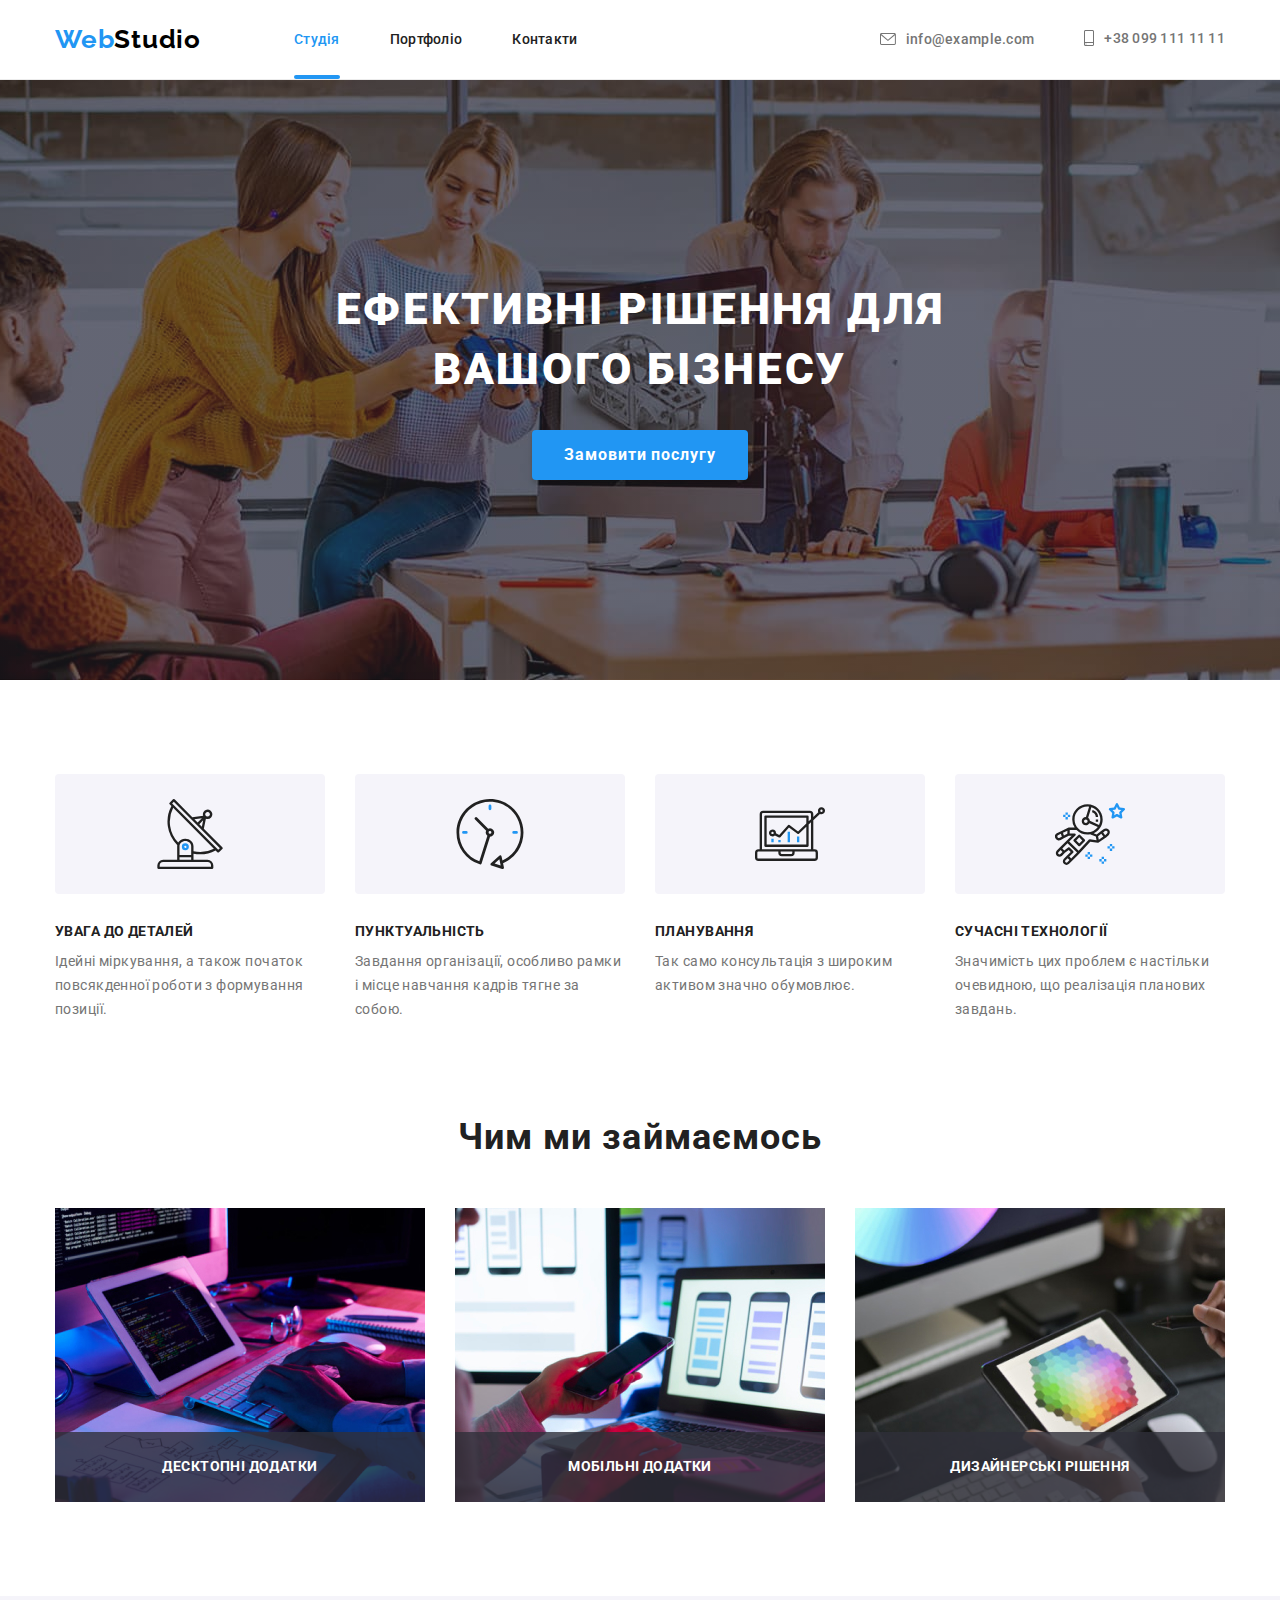
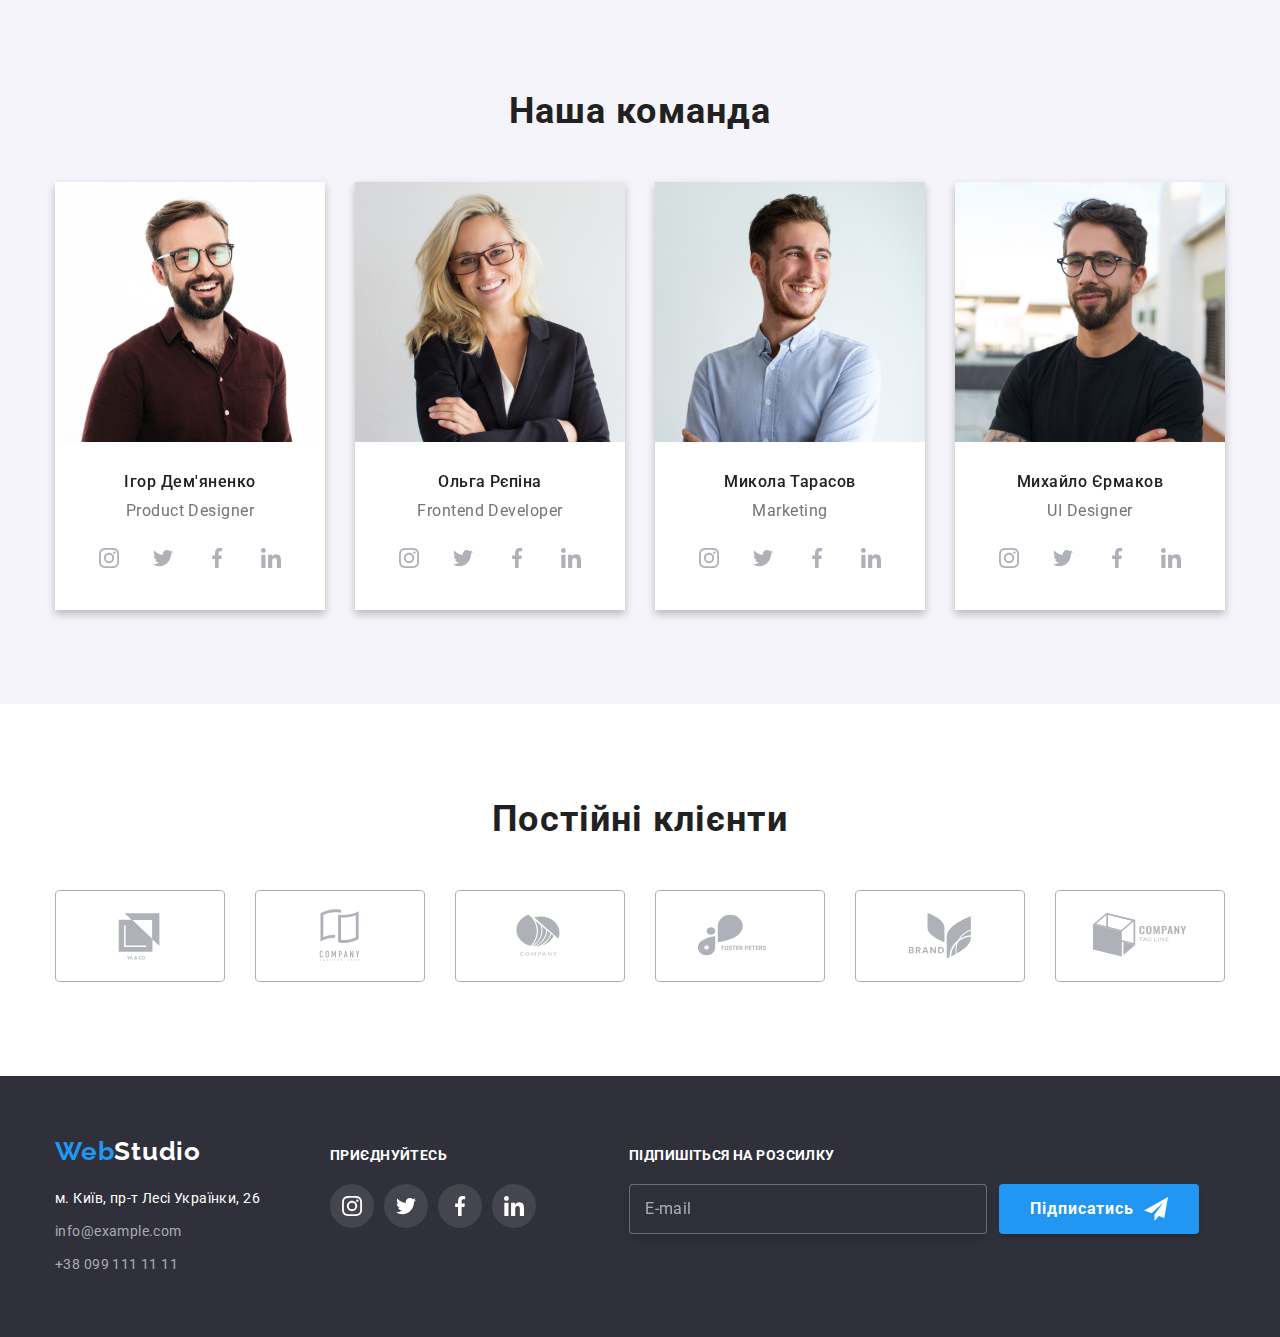
==== index.html @ 406f5997 "New" ====
<!DOCTYPE html>
<html lang="uk">
<head>
    <meta charset="UTF-8">
    <meta http-equiv="X-UA-Compatible" content="IE=edge">
    <meta name="viewport" content="width=device-width, initial-scale=1.0">
    <title>Студія</title>
    <link rel="preconnect" href="https://fonts.googleapis.com">
    <link rel="preconnect" href="https://fonts.gstatic.com" crossorigin>
    <link href="https://fonts.googleapis.com/css2?family=Raleway:wght@700&family=Roboto:wght@400;500;700;900&display=swap" rel="stylesheet">
    <link rel="stylesheet" href="https://cdn.jsdelivr.net/npm/modern-normalize@1.1.0/modern-normalize.min.css">
    <link rel="stylesheet" href="./css/styles.css">
</head>
<body>

    <!-- Header -->
    <header class="header">
        <div class="container header-container">
            <a href="./index.html" class="logo">Web<span class="logo-word">Studio</span></a>
            <nav class="menu">
                <ul class="menu-list list">
                    <li class="menu-list-item"><a href="./index.html" class="link menu-link-name active">Студія</a></li>
                    <li class="menu-list-item"><a href="./portfolio.html" class="link menu-link-name">Портфоліо</a></li>
                    <li class="menu-list-item"><a href="#" class="link menu-link-name">Контакти</a></li>
                </ul>
            </nav>
            <ul class="header-address list">
                <li class="header-address-item">
                    <a href="mailto:info@example.com" class="address-info link">
                        <svg class="mail-icon">
                            <use href="./images/icons.svg#icon-envelope"></use>
                        </svg>
                        info@example.com
                    </a>
                </li>
                <li class="header-address-item">
                    <a href="call:+380991111111" class="address-info link">
                        <svg class="phone-icon">
                            <use href="./images/icons.svg#icon-smartphone"></use>
                        </svg>
                        +38 099 111 11 11
                    </a>
                </li>
            </ul>
        </div>
    </header>

    <!-- Main -->
    <main>
        <!-- Solutions -->
        <section class="solutions">
            <div class="container">
                <h1 class="main-text">Ефективні рішення для вашого бізнесу</h1>
                <button data-modal-open type="button" class="modal-button">Замовити послугу</button>
            </div>
        </section>

        <!-- Advantages -->
        <section class="advantages section">
            <div class="container">
                <h2 class="subtitle hidden">Наші переваги</h2>
                <ul class="advantage-list list">
                    <li class="advantage-list-item">
                        <div class="advantage-picture">
                            <svg class="advantage-picture-icon">
                                <use href="./images/icons.svg#icon-antenna"></use>
                            </svg>
                        </div>
                        <h3 class="advantage-name">Увага до деталей</h3>
                        <p class="advantage-descr">Ідейні міркування, а також початок повсякденної роботи з формування позиції.</p>
                    </li>
                    <li class="advantage-list-item">
                        <div class="advantage-picture">
                            <svg class="advantage-picture-icon">
                                <use href="./images/icons.svg#icon-clock"></use>
                            </svg>
                        </div>
                        <h3 class="advantage-name">Пунктуальність</h3>
                        <p class="advantage-descr">Завдання організації, особливо рамки і місце навчання кадрів тягне за собою.</p>
                    </li>
                    <li class="advantage-list-item">
                        <div class="advantage-picture">
                            <svg class="advantage-picture-icon">
                                <use href="./images/icons.svg#icon-diagram"></use>
                            </svg>
                        </div>
                        <h3 class="advantage-name">Планування</h3>
                        <p class="advantage-descr">Так само консультація з широким активом значно обумовлює.</p>
                    </li>
                    <li class="advantage-list-item">
                        <div class="advantage-picture">
                            <svg class="advantage-picture-icon">
                                <use href="./images/icons.svg#icon-astronaut"></use>
                            </svg>
                        </div>
                        <h3 class="advantage-name">Сучасні технології</h3>
                        <p class="advantage-descr">Значимість цих проблем є настільки очевидною, що реалізація планових завдань.</p>
                    </li>
                </ul>
            </div>
        </section>

        <!-- Our work -->
        <section class="work section">
            <div class="container">
                <h2 class="subtitle">Чим ми займаємось</h2>
                <ul class="work-list list">
                    <li class="work-list-item">
                        <div class="work-list-item-thumb">
                            <img src="./images/computer.jpg" alt="Комп'ютер" width="370" height="294">
                            <p class="work-thumb-overlay">Десктопні додатки</p>
                        </div>
                    </li>
                    <li class="work-list-item">
                        <div class="work-list-item-thumb">
                            <img src="./images/telephone.jpg" alt="Телефон" width="370" height="294">
                            <p class="work-thumb-overlay">Мобільні додатки</p>
                        </div>
                    </li>
                    <li class="work-list-item">
                        <div class="work-list-item-thumb">
                            <img src="./images/tablet.jpg" alt="Планшет" width="370" height="294">
                            <p class="work-thumb-overlay">Дизайнерські рішення</p>
                        </div>
                    </li>
                </ul>
            </div>
        </section>

        <!-- Team -->
        <section class="team section">
            <div class="container">
                <h2 class="subtitle">Наша команда</h2>
                <ul class="team-member-list list">
                    <li class="team-member">
                        <img src="./images/igor.jpg" alt="Ігор Дем'яненко" width="270" height="260">
                        <div class="member-descr">
                            <h3  class="team-member-name">Ігор Дем'яненко</h3>
                            <p lang="en" class="member-position">Product Designer</p>
                            <ul class="social-list list">
                                <li class="social-list-item">
                                    <a href="" class="social-item-link">
                                        <svg class="social-item-icon">
                                            <use href="./images/icons.svg#icon-instagram"></use>
                                        </svg>
                                    </a>
                                </li>
                                <li class="social-list-item">
                                    <a href="" class="social-item-link">
                                        <svg class="social-item-icon">
                                            <use href="./images/icons.svg#icon-twitter"></use>
                                        </svg>
                                    </a>
                                </li>
                                <li class="social-list-item">
                                    <a href="" class="social-item-link">
                                        <svg class="social-item-icon">
                                            <use href="./images/icons.svg#icon-facebook"></use>
                                        </svg>
                                    </a>
                                </li>
                                <li class="social-list-item">
                                    <a href="" class="social-item-link">
                                        <svg class="social-item-icon">
                                            <use href="./images/icons.svg#icon-linkedin"></use>
                                        </svg>
                                    </a>
                                </li>
                            </ul>
                        </div>
                    </li>
                    <li class="team-member">
                        <img src="./images/olga.jpg" alt="Ольга Рєпіна" width="270" height="260">
                        <div class="member-descr">
                            <h3 class="team-member-name">Ольга Рєпіна</h3>
                            <p lang="en" class="member-position">Frontend Developer</p>
                            <ul class="social-list list">
                                <li class="social-list-item">
                                    <a href="" class="social-item-link">
                                        <svg class="social-item-icon">
                                            <use href="./images/icons.svg#icon-instagram"></use>
                                        </svg>
                                    </a>
                                </li>
                                <li class="social-list-item">
                                    <a href="" class="social-item-link">
                                        <svg class="social-item-icon">
                                            <use href="./images/icons.svg#icon-twitter"></use>
                                        </svg>
                                    </a>
                                </li>
                                <li class="social-list-item">
                                    <a href="" class="social-item-link">
                                        <svg class="social-item-icon">
                                            <use href="./images/icons.svg#icon-facebook"></use>
                                        </svg>
                                    </a>
                                </li>
                                <li class="social-list-item">
                                    <a href="" class="social-item-link">
                                        <svg class="social-item-icon">
                                            <use href="./images/icons.svg#icon-linkedin"></use>
                                        </svg>
                                    </a>
                                </li>
                            </ul>
                        </div>
                    </li>
                    <li class="team-member">
                        <img src="./images/mykola.jpg" alt="Микола Тарасов" width="270" height="260">
                        <div class="member-descr">
                            <h3 class="team-member-name">Микола Тарасов</h3>
                            <p lang="en" class="member-position">Marketing</p>
                            <ul class="social-list list">
                                <li class="social-list-item">
                                    <a href="" class="social-item-link">
                                        <svg class="social-item-icon">
                                            <use href="./images/icons.svg#icon-instagram"></use>
                                        </svg>
                                    </a>
                                </li>
                                <li class="social-list-item">
                                    <a href="" class="social-item-link">
                                        <svg class="social-item-icon">
                                            <use href="./images/icons.svg#icon-twitter"></use>
                                        </svg>
                                    </a>
                                </li>
                                <li class="social-list-item">
                                    <a href="" class="social-item-link">
                                        <svg class="social-item-icon">
                                            <use href="./images/icons.svg#icon-facebook"></use>
                                        </svg>
                                    </a>
                                </li>
                                <li class="social-list-item">
                                    <a href="" class="social-item-link">
                                        <svg class="social-item-icon">
                                            <use href="./images/icons.svg#icon-linkedin"></use>
                                        </svg>
                                    </a>
                                </li>
                            </ul>
                        </div>
                    </li>
                    <li class="team-member">
                        <img src="./images/mukhailo.jpg" alt="Михайло Єрмаков" width="270" height="260">
                        <div class="member-descr">
                            <h3 class="team-member-name">Михайло Єрмаков</h3>
                            <p lang="en" class="member-position">UI Designer</p>
                            <ul class="social-list list">
                                <li class="social-list-item">
                                    <a href="" class="social-item-link">
                                        <svg class="social-item-icon">
                                            <use href="./images/icons.svg#icon-instagram"></use>
                                        </svg>
                                    </a>
                                </li>
                                <li class="social-list-item">
                                    <a href="" class="social-item-link">
                                        <svg class="social-item-icon">
                                            <use href="./images/icons.svg#icon-twitter"></use>
                                        </svg>
                                    </a>
                                </li>
                                <li class="social-list-item">
                                    <a href="" class="social-item-link">
                                        <svg class="social-item-icon">
                                            <use href="./images/icons.svg#icon-facebook"></use>
                                        </svg>
                                    </a>
                                </li>
                                <li class="social-list-item">
                                    <a href="" class="social-item-link">
                                        <svg class="social-item-icon">
                                            <use href="./images/icons.svg#icon-linkedin"></use>
                                        </svg>
                                    </a>
                                </li>
                            </ul>
                        </div>
                        
                    </li>
                </ul>
            </div>
        </section>
        
        <!-- Regular client -->
        <section class="regular-client section">
            <div class="container">
                <h2 class="subtitle">Постійні клієнти</h2>
                <ul class="regular-client-list list">
                    <li class="regular-client-item">
                        <a href="" class="regular-client-link">
                            <svg class="regular-client-logo">
                                <use href="./images/icons.svg#icon-first-logo"></use>
                            </svg>
                        </a>
                    </li>
                    <li class="regular-client-item">
                        <a href="" class="regular-client-link">
                            <svg class="regular-client-logo">
                                <use href="./images/icons.svg#icon-second-logo"></use>
                            </svg>
                        </a>
                    </li>
                    <li class="regular-client-item">
                        <a href="" class="regular-client-link">
                            <svg class="regular-client-logo">
                                <use href="./images/icons.svg#icon-third-logo"></use>
                            </svg>
                        </a>
                    </li>
                    <li class="regular-client-item">
                        <a href="" class="regular-client-link">
                            <svg class="regular-client-logo">
                                <use href="./images/icons.svg#icon-forth-logo"></use>
                            </svg>
                        </a>
                    </li>
                    <li class="regular-client-item">
                        <a href="" class="regular-client-link">
                            <svg class="regular-client-logo">
                                <use href="./images/icons.svg#icon-fifth-logo"></use>
                            </svg>
                        </a>
                    </li>
                    <li class="regular-client-item">
                        <a href="" class="regular-client-link">
                            <svg class="regular-client-logo">
                                <use href="./images/icons.svg#icon-sixth-logo"></use>
                            </svg>
                        </a>
                    </li>
                </ul>

            </div>
        </section>
    </main>

<!-- Footer -->
    <footer class="footer">
        <div class="container footer-data">
            <div class="footer-logo">
                <a href="./index.html" class="logo">Web<span class="footer-logo-word">Studio</span></a>
                <address class="address">
                    <p class="footer-address-data">м. Київ, пр-т Лесі Українки, 26</p>
                    <ul class="footer-address-list list">
                        <li class="footer-address-item"><a href="mailto:info@example.com" class="footer-address-info link">info@example.com</a></li>
                        <li class="footer-address-item"><a href="call:+380991111111" class="footer-address-info link">+38 099 111 11 11</a></li>
                    </ul>
                </address>
            </div>
            <div class="footer-social-list-data">
                <p class="footer-social-list-subtitle">Приєднуйтесь</p>
                <ul class="footer-social-list list">
                    <li class="footer-social-list-item">
                        <a href="" class="footer-social-item-link">
                            <svg class="footer-social-item-icon">
                                <use href="./images/icons.svg#icon-instagram"></use>
                            </svg>
                        </a>
                    </li>
                    <li class="footer-social-list-item">
                        <a href="" class="footer-social-item-link">
                            <svg class="footer-social-item-icon">
                                <use href="./images/icons.svg#icon-twitter"></use>
                            </svg>
                        </a>
                    </li>
                    <li class="footer-social-list-item">
                        <a href="" class="footer-social-item-link">
                            <svg class="footer-social-item-icon">
                                <use href="./images/icons.svg#icon-facebook"></use>
                            </svg>
                        </a>
                    </li>
                    <li class="footer-social-list-item">
                        <a href="" class="footer-social-item-link">
                            <svg class="footer-social-item-icon">
                                <use href="./images/icons.svg#icon-linkedin"></use>
                            </svg>
                        </a>
                    </li>
                </ul>
            </div>
            <div class="footer-subscribe">
                <p class="footer-subscribe-form-subtitle footer-social-list-subtitle">Підпишіться на розсилку</p>
                <form class="footer-subscribe-form">
                    <label class="footer-subscribe-field">
                        <input type="email" class="subscribe-email" name="user_subscribe_email" placeholder="E-mail">
                    </label>
                    <button class="subscribe-button" type="submit">Підписатись
                        <svg class="subscribe-button-icon">
                            <use href="./images/icons.svg#icon-send"></use>
                        </svg>
                    </button>
                </form>
            </div>
        </div>
    </footer>

    <!-- Modal window -->

    <div class="backdrop is-hidden" data-modal>
        <div class="modal">
            <button data-modal-close class="close-button" type="button">
                <svg class="close-button-icon">
                    <use href="./images/icons.svg#icon-close-button"></use>
                </svg>
            </button>
            <form class="modal-form">
                <p class="modal-form-subtitle">Залиште свої дані, ми вам передзвонимо</p>
                <label class="modal-form-field">
                    <span class="modal-form-input-descr">Ім'я</span>
                    <span class="modal-form-input-wrapper">
                        <input type="text" class="modal-form-input" name="user_name" required pattern="[A-Za-zА-Яа-яІіЇї]+" minlength="2">
                        <svg class="modal-form-input-icon">
                            <use href="./images/icons.svg#icon-person-black"></use>
                        </svg>
                    </span>
                </label>
                <label class="modal-form-field">
                    <span class="modal-form-input-descr">Телефон</span>
                    <span class="modal-form-input-wrapper">
                        <input type="tel" class="modal-form-input" name="user_phone" required pattern="[0-9]{3}-[0-9]{3}-[0-9]{2}-[0-9]{2}"
                            title="xxx-xxx-xx-xx">
                        <svg class="modal-form-input-icon">
                            <use href="./images/icons.svg#icon-phone-black"></use>
                        </svg>
                    </span> 
                </label>
                <label class="modal-form-field">
                    <span class="modal-form-input-descr">Пошта</span>
                    <span class="modal-form-input-wrapper">
                        <input type="email" class="modal-form-input" name="user_email" pattern="[A-Za-z0-9._%+-]+@[A-Za-z0-9.-]+\.[A-Za-z]{1,63}$">
                        <svg class="modal-form-input-icon">
                            <use href="./images/icons.svg#icon-email-black"></use>
                        </svg>
                    </span> 
                </label>
                <label class="modal-form-field">
                    <span class="modal-form-input-descr">Коментар</span>
                    <textarea 
                        name="user-message"
                        class="modal-form-message"
                        placeholder="Введіть текст"
                        ></textarea>
                </label>
                <input 
                    id="user-policy" 
                    type="checkbox" 
                    class="modal-form-check hidden" 
                    name="user-policy"
                    required>
                <label for="user-policy" class="modal-form-check-descr">Погоджуюся з розсилкою та приймаю&nbsp;<a class="modal-form-check-descr-link" href="">Умови договору</a></label>
                <button type="submit" class="madal-form-submit">Надіслати</button>
            </form>
        </div>
    </div>


    <!-- Script -->

    <script src="./js/modal.js"></script>

</body>
</html>
---- css/styles.css ----
/* Змінні */
:root {
    --main-gray: #757575;
    --main-black: #212121;
    --main-blue: #2196F3;
    --main-white: #FFFFFF;
    --main-light-gray: #F5F4FA;
    --gray-background: #2F303A;
    --transition-dur-funk: 250ms cubic-bezier(0.4, 0, 0.2, 1); 

}

/* Body (загальні та скидання) */

body {
    font-family: 'Roboto', sans-serif; 
    color: var(--main-black);
    background-color: #FFFFFF;
    
}

h1, h2, h3, h4, h5, h6, p {
    margin-top: 0;
    margin-bottom: 0;
}

ul, ol {
    margin-top: 0;
    margin-bottom: 0;
    padding-left: 0;
}

img {
    display: block;
}

.list {
    list-style: none;
}

.link {
    text-decoration: none;
}

.subtitle {
    font-weight: 700;
    font-size: 36px;
    line-height: 1.17;
    text-align: center;
    letter-spacing: 0.03em;
}

.container {
    width: 1200px;
    margin-left: auto;
    margin-right: auto;
    padding-left: 15px;
    padding-right: 15px;
}

.section {
    padding-top: 94px;
    padding-bottom: 94px;

}

.hidden {
    position: absolute;
    width: 1px;
    height: 1px;
    margin: -1px;
    border: 0;
    padding: 0;
    white-space: nowrap;
    clip-path: inset(100%);
    clip: rect(0 0 0 0);
    overflow: hidden;
}

/* Header */

.header {
    padding-top: 24px;
    padding-bottom: 24px; 
    border-bottom: 1px solid #ECECEC;
}

.header-container {
    display: flex;
    align-items: center;
}

.logo {
    font-family: 'Raleway', sans-serif;
    font-weight: 700;
    font-size: 26px;
    line-height: 1.2;
    letter-spacing: 0.03em;
    color: var(--main-blue);
    text-decoration: none;
    
}
.header-container .logo {
    margin-right: 93px;
}

.logo-word {
    color: #000000;
} 

.menu-list {
    font-weight: 500;
    font-size: 14px;
    line-height: 1.14;
    letter-spacing: 0.02em;

    display: flex;
    align-items: center;
}

.menu-list-item {
    position: relative;
}

.menu-list-item:not(:last-child) {
    margin-right: 50px;
}


/* Налаштування підсвітки клавіші при активному класі */

.menu-link-name.active::after {
    position: absolute;
    display: flex;
    content: "";

    width: 100%;
    height: 4px;
    background-color: var(--main-blue);
    border-radius: 2px;
    bottom: 0;
}

.header-address {
    font-weight: 500;
    font-size: 14px;
    line-height: 1.15;
    letter-spacing: 0.02em;

    display: flex;
    align-items: center;
    margin-left: auto;
}

.header-address-item:not(:last-child) {
    margin-right: 50px;
}

.menu-link-name {
    position: relative;
    color: var(--main-black);
    padding-top: 30px;
    padding-bottom: 32px;
    transition: color var(--transition-dur-funk);
    
}
.menu-link-name:hover, .menu-link-name:focus {
    color: var(--main-blue);
}

.address-info {
    color: var(--main-gray);
    align-items: center;
    display: inline-flex;
    transition: fill var(--transition-dur-funk), color var(--transition-dur-funk);
}

.address-info:hover, .address-info:focus {
    color: var(--main-blue);
}
/* Активна кнопка поточної вкладки (пріорітетність за рахунок тегу, що розміщений нижче в потоці!)*/
.active {
    color: var(--main-blue);
}

.mail-icon {
    width: 16px;
    height: 12px;
    margin-right: 10px;
    display: inline-block;
}

.phone-icon {
    width: 10px;
    height: 16px;
    margin-right: 10px;
    display: inline-block;
}


.mail-icon:hover, .mail-icon:focus, .phone-icon:hover, .phone-icon:focus, .address-info {
    fill: currentColor;
}

/* Solutions */ 

.solutions {
    color: var(--main-white);
    background-color: #c4c4c4;
    background-image: linear-gradient(rgba(47, 48, 58, 0.4), rgba(47, 48, 58, 0.4)), url(../images/team-bckgrnd.jpg);
    background-size: 1600px;
    background-repeat: no-repeat;
    background-position: center;
    align-items: center;
    text-align: center;
    padding-top: 200px;
    padding-bottom: 200px;
}

.main-text {   
    font-weight: 900;
    font-size: 44px;
    line-height: 1.36;
    text-align: center;
    letter-spacing: 0.06em;
    text-transform: uppercase;

    width: 696px;
    margin-left: auto;
    margin-right: auto;
    margin-bottom: 30px;
    
}

.modal-button {
    font-family: inherit;
    font-weight: 700;
    font-size: 16px;
    line-height: 1.87;
    color: inherit;
    background-color: var(--main-blue);
    cursor: pointer;
    text-align: center;
    letter-spacing: 0.06em;
    border: none;
    box-shadow: 0px 4px 4px rgba(0, 0, 0, 0.15);

    padding: 10px 32px;
    border-radius: 4px;
    min-width: 200px;
    min-height: 50px;
    transition: background-color var(--transition-dur-funk);
}

.modal-button:hover, .modal-button:focus {
    background-color: #188CE8;

}

/* Advantages */

.advantage-list {
    display: flex;
    justify-content: center;
}

.advantage-name {
    font-weight: 700;
    font-size: 14px;
    line-height: 1.14;
    letter-spacing: 0.03em;
    text-transform: uppercase;

    margin-bottom: 10px;
}

/* .advantage-list-item::before {
    display: inline-block;
    content: "";
    width: 270px;   
    height: 120px;
    background-color: #F5F4FA;
    border-radius: 4px;
    margin-bottom: 30px;
    background-repeat: no-repeat;
    background-position: center;
}

.advantage-list-item:first-child::before {
    background-image: url(../images/antenna.svg);
}

.advantage-list-item:nth-child(2)::before {
    background-image: url(../images/clock.svg);
}

.advantage-list-item:nth-child(3)::before {
    background-image: url(../images/diagram.svg);
}

.advantage-list-item:last-child::before {
    background-image: url(../images/astronaut.svg);
} */

.advantage-picture {
    height: 120px;
    background-color: #F5F4FA;
    border-radius: 4px;
    margin-bottom: 30px;

    display: flex;
    justify-content: center;
    align-items: center;
}
.advantage-picture-icon {
    width: 70px;    
    height: 70px;
}

.advantage-list-item {
    width: 270px;
}

.advantage-list-item:not(:last-child) {
    margin-right: 30px;
}

.advantage-descr {
    font-size: 14px;
    line-height: 1.71;
    letter-spacing: 0.03em;
    color: var(--main-gray)

}

/* Our work */

.work {
    padding-top: 0;
}

.work-list {
    display: flex;
    margin-top: 50px;
}

.work-list-item:not(:last-child) {
    margin-right: 30px;
}

.work-list-item-thumb {
    position: relative;
    display: flex;
}

.work-thumb-overlay {
    position: absolute;
    display: inline-flex;

    background: rgba(47, 48, 58, 0.8);
    width: 100%;
    height: 70px;
    bottom: 0;

    font-weight: 700;
    font-size: 14px;
    line-height: 1.14;
    letter-spacing: 0.03em;
    text-transform: uppercase;
    justify-content: center;
    align-items: center;

    color: var(--main-white);
}



/* Team */

.team {
    background-color: var(--main-light-gray);
}

.team-member {
    background-color: var(--main-white);
    filter: drop-shadow(0px 4px 4px rgba(0, 0, 0, 0.25));
}

.team-member:not(:last-child) {
    margin-right: 30px;
}

.team-member-list {
    display: flex;
    flex-wrap: wrap;

    margin-top: 50px;
}

.member-descr {
    padding-top: 30px;
    padding-bottom: 30px;
}

.team-member-name {
    font-weight: 500;
    font-size: 16px;
    line-height: 1.19;
    text-align: center;
    letter-spacing: 0.03em;

    margin-bottom: 10px;
}

.member-position {
    line-height: 1.19;
    text-align: center;
    letter-spacing: 0.03em;
    color: var(--main-gray);
}

.social-list {
    display: flex;
    justify-content: center;
    gap: 10px;
    margin-top: 16px;
}

.social-item-icon {
    width: 20px;
    height: 20px;
    fill: #AFB1B8;
    transition: fill var(--transition-dur-funk);
}


.social-item-link {
    display: flex;
    justify-content: center;
    align-items: center;
    width: 44px;
    height: 44px;
    border-radius: 50%;
    transition: background-color var(--transition-dur-funk);
}

.social-item-link:hover, .social-item-link:focus {
    background-color: var(--main-blue);
}

.social-item-link:hover .social-item-icon,
.social-item-link:focus .social-item-icon {
    fill: var(--main-white);
}

/* Regular Client */

.regular-client-list {
    margin-top: 50px;

    display: flex;
    gap: 30px;

}

.regular-client-item {
    width: 170px;
    height: 92px;
}

/* Написання класів!! */
.regular-client-link:hover .regular-client-logo, .regular-client-link:focus .regular-client-logo, .regular-client-link:hover, .regular-client-link:focus {
    fill: var(--main-blue);
    border-color: var(--main-blue);
}

.regular-client-link {
    width: 100%;
    height: 100%;
    border: 1px solid #AFB1B8;
    border-radius: 4px;
    justify-content: center;
    align-items: center;
    display: inline-flex;
    transition: border-color var(--transition-dur-funk);
}

.regular-client-logo {
    width: 106px;
    height: 60px;
    fill: #AFB1B8;
    transition: fill var(--transition-dur-funk);
}
 
/* Footer */

.footer {
    background-color: var(--gray-background);
    padding-top: 60px;
    padding-bottom: 60px;
}

.footer-data {
    display: flex;
    align-items: baseline;
}

.footer-logo-word {
    color: var(--main-white);
}

.footer-address-data {  
    font-size: 14px;
    line-height: 1.71;
    letter-spacing: 0.03em;
    color: var(--main-white);

    margin-bottom: 9px;
}

.footer-address-item:first-child {
    margin-bottom: 9px;
}

.footer-address-info {
    font-size: 14px;
    line-height: 1.71;
    letter-spacing: 0.03em;
    color: rgba(255, 255, 255, 0.6);
    transition: color var(--transition-dur-funk);
}

address {
    font-style: normal;
    margin-top: 20px;
}

.footer-address-info:hover, .footer-address-info:focus {
    color: var(--main-blue);
}

.footer-social-list-data {
    margin-left: 70px;
}


.footer-social-list-subtitle {
    font-weight: 700;
    font-size: 14px;
    line-height: 1.14;
    letter-spacing: 0.03em;
    text-transform: uppercase;
    color: var(--main-white);

    margin-bottom: 20px;
}

.footer-social-list {
    display: flex;
    gap: 10px;
}

.footer-social-item-link {
    display: flex;
    justify-content: center;
    align-items: center;
    width: 44px;
    height: 44px;
    border-radius: 50%;
    background-color: rgba(255, 255, 255, 0.1);

    transition: background-color var(--transition-dur-funk);
}

.footer-social-item-link:hover, .footer-social-item-link:focus {
    background-color: var(--main-blue);
}

.footer-social-item-icon {
    width: 20px;
    height: 20px;
    fill: var(--main-white);
}

.footer-subscribe {
    margin-left: 93px;
}

.footer-subscribe-form {
    display: flex;
}

.subscribe-email {
    width: 358px;
    height: 50px;
    border: 1px solid rgba(255, 255, 255, 0.3);
    filter: drop-shadow(0px 4px 4px rgba(0, 0, 0, 0.15));
    border-radius: 4px;
    background-color: var(--gray-background);
    padding: 16px 15px;
    color: var(--main-white);
}


.subscribe-email::placeholder {
    font-weight: 400;
    font-size: 16px;
    line-height: 1.25;
    letter-spacing: 0.03em;

    color: rgba(255, 255, 255, 0.6);
}

.subscribe-button {
    width: 200px;
    height: 50px;
    font-weight: 700;
    font-size: 16px;
    line-height: 1.88;
    display: flex;
    align-items: center;
    letter-spacing: 0.06em;
    justify-content: center;

    color: var(--main-white);
    background-color: var(--main-blue);
    box-shadow: 0px 4px 4px rgba(0, 0, 0, 0.15);
    border-radius: 4px;
    cursor: pointer;
    border: none;

    margin-left: 12px;

    transition: background-color var(--transition-dur-funk);
}

.subscribe-button:hover, .subscribe-button:focus {
    background-color: #188CE8;
}

.subscribe-button-icon {
    width: 24px;
    height: 24px;
    margin-left: 10px;
}



/* ---------Portfolio page------------- */

/* Filters */

.filter-list {
    display: flex;
}

.filter-button {
    font-family: inherit;
    font-weight: 500;
    font-size: 16px;
    line-height: 1.63;
    text-align: center;
    letter-spacing: 0.03em;
    background-color: var(--main-light-gray);
    cursor: pointer; 
    border: none;
    border-radius: 4px;
    padding: 6px 22px;

    transition: color var(--transition-dur-funk), background-color var(--transition-dur-funk), box-shadow var(--transition-dur-funk);

}
.filter-list {
    justify-content: center;
}

.filter-list-item:not(:last-child) {
    margin-right: 8px;
}
.filter-button:hover, .filter-button:focus {
    color: var(--main-white);
    background-color: var(--main-blue);
    box-shadow: 0px 3px 1px rgba(0, 0, 0, 0.1), 0px 1px 2px rgba(0, 0, 0, 0.08), 0px 2px 2px rgba(0, 0, 0, 0.12);
}

/* Our clients */

.client-list {
    display: flex;
    flex-wrap: wrap;
    gap: 30px;
    margin-top: 50px;
}

.client-list-item {
    flex-basis: calc((100% - 60px) / 3);
}

.client-list-item-link {
    display: block;
    transition: box-shadow var(--transition-dur-funk);
}

.client-list-item-link:hover .client-list-item-overlay, .client-list-item-link:focus .client-list-item-overlay, .client-list-item-link:hover, .client-list-item-link:focus {
    transform: translate(0, 0);
    box-shadow: 0px 1px 1px rgba(0, 0, 0, 0.12), 0px 4px 4px rgba(0, 0, 0, 0.06), 1px 4px 6px rgba(0, 0, 0, 0.16);

}

/* .client-list-item:not(:nth-child(3n)) {
    margin-right: 30px;
}
.client-list-item:not(:nth-last-child(-n+3)) {
    margin-bottom: 30px;
} */

.client-list-item-thumb {
    position: relative;
    overflow: hidden;
}

.client-list-item-overlay {
    position: absolute;
    display: flex;
    top: 0;
    left: 0;
    transform: translate(0, 100%);
    transition: transform var(--transition-dur-funk);


    width: 100%;
    height: 100%;

    font-weight: 400;
    font-size: 18px;
    line-height: 1.56;
    letter-spacing: 0.03em;
    padding: 63px 24px;

    color: var(--main-white);
    background: rgba(33, 150, 243, 0.9);

    justify-content: center;
    align-items: center;

    pointer-events: none;
}


.client-descr {
    padding: 24px 20px;
    border-left: 1px solid #EEEEEE;
    border-right: 1px solid #EEEEEE;
    border-bottom: 1px solid #EEEEEE;
}

.client-name {
    font-weight: 700;
    font-size: 18px;
    line-height: 2;
    letter-spacing: 0.06em;
    color: var(--main-black);

    margin-bottom: 4px;
}

.client-type {
    line-height: 1.88;
    letter-spacing: 0.03em;
    color: var(--main-gray);
}

/* Modal Window */

.backdrop {
    position: fixed;
    top: 0;
    left: 0;
    width: 100%;
    height: 100%;

    z-index: 100;

    background: rgba(0, 0, 0, 0.2);
    transition: opacity var(--transition-dur-funk), visibility var(--transition-dur-funk);
}

.backdrop.is-hidden {
    opacity: 0;
    pointer-events: none;
    visibility: hidden;
}

.modal {
    position: absolute;

    width: 528px;
    height: 581px;
    top: 50%;
    left: 50%;
    transform: translate(-50%, -50%);

    background: #FFFFFF;
    box-shadow: 0px 1px 3px rgba(0, 0, 0, 0.12), 0px 1px 1px rgba(0, 0, 0, 0.14), 0px 2px 1px rgba(0, 0, 0, 0.2);
    border-radius: 4px;
}

.close-button {
    position: absolute;
    top: 8px;
    right: 8px;

    display: flex;
    justify-content: center;
    align-items: center;
    width: 30px;
    height: 30px;
    border-radius: 50%;
    background: #FFFFFF;
    border: 1px solid rgba(0, 0, 0, 0.1);
    cursor: pointer;
    padding: 0;

    transition: border-color var(--transition-dur-funk);

}

.close-button-icon {
    width: 18px;
    height: 18px;
    transition: fill var(--transition-dur-funk);
    
}

.close-button:hover, .close-button:focus {
    border-color: var(--main-blue);
}

.close-button:hover .close-button-icon, .close-button:focus .close-button-icon {
    fill: var(--main-blue);
}


/* ---------Modal Form---------- */

.modal-form {
    display: flex;
    flex-direction: column;
    padding: 40px;
}

.modal-form-subtitle {
    font-weight: 700;
    font-size: 20px;
    line-height: 1.15;
    text-align: center;
    letter-spacing: 0.03em;
    
    color: var(--main-black);

    margin-bottom: 12px;
}

.modal-form-input {
    width: 100%;
    box-sizing: border-box;
    border: 1px solid rgba(33, 33, 33, 0.2);
    border-radius: 4px;
    height: 40px;
    padding-left: 42px;
    transition: border-color var(--transition-dur-funk);
    cursor: pointer;
}

.modal-form-input:focus {
    outline: none;
    border-color: var(--main-blue);
}

.modal-form-input:focus + .modal-form-input-icon {
    fill: var(--main-blue);
}

.modal-form-field {
    margin-bottom: 10px;
    color: var(--main-black);
}

.modal-form-field:nth-child(5) {
    margin-bottom: 20px;
}


.modal-form-input-descr {
    display: block;
    font-weight: 400;
    font-size: 12px;
    line-height: 1.16;
    letter-spacing: 0.01em;
    margin-bottom: 4px;
    color: var(--main-gray);
}

.modal-form-input-icon {
    position: absolute;
    top: 50%;
    left: 12px;
    transform: translate(0, -50%);
    width: 18px;
    height: 18px;
    transition: fill var(--transition-dur-funk);
}

.modal-form-input-wrapper {
    display: block;
    position: relative;
}

.modal-form-message {
    resize: none;
    width: 100%;
    height: 120px;
    padding: 12px 16px;
    transition: border-color var(--transition-dur-funk);
    border: 1px solid rgba(33, 33, 33, 0.2);
    border-radius: 4px;
    cursor: pointer;
}

.modal-form-message::placeholder { 
    font-weight: 400;
    font-size: 12px;
    line-height: 1.16;
    letter-spacing: 0.01em;

    color: rgba(117, 117, 117, 0.5);
}

.modal-form-message:focus {
    outline: none;
    border-color: var(--main-blue);
}

.modal-form-check-descr {
    display: flex;
    align-items: center;

    font-weight: 400;
    font-size: 14px;
    line-height: 1.71;
    letter-spacing: 0.03em;
    color: var(--main-gray);
    margin-bottom: 30px;
}

.modal-form-check-descr-link {
    color: var(--main-blue);
    text-decoration: underline;
}

.modal-form-check-descr::before {
    content: '';
    display: block;
    width: 16px;
    height: 15px;
    border: 1px solid var(--main-black);
    border-radius: 2px;
    margin-right: 8px;
    cursor: pointer;
    transition: background-color var(--transition-dur-funk);
}

.modal-form-check:checked + .modal-form-check-descr::before {
    background-color: var(--main-blue);
    background-image: url(../images/icon-check.svg);
    background-position: center;
    border-color: var(--main-blue);
}

.modal-form-check:focus + .modal-form-check-descr::before {
    outline: 2px solid rgba(0, 0, 255, 0.5);
}

.madal-form-submit {
    width: 200px;
    height: 50px;
    background-color: var(--main-blue);
    box-shadow: 0px 4px 4px rgba(0, 0, 0, 0.15);
    border-radius: 4px;
    border: none;
    font-weight: 700;
    font-size: 16px;
    line-height: 1.88;
    letter-spacing: 0.06em;

    color: var(--main-white);
    margin-left: auto;
    margin-right: auto;
    /* або align-self: center; */

    transition: background-color var(--transition-dur-funk);
    cursor: pointer;
}

.madal-form-submit:hover, .madal-form-submit:focus {
    background-color: #188CE8;
}
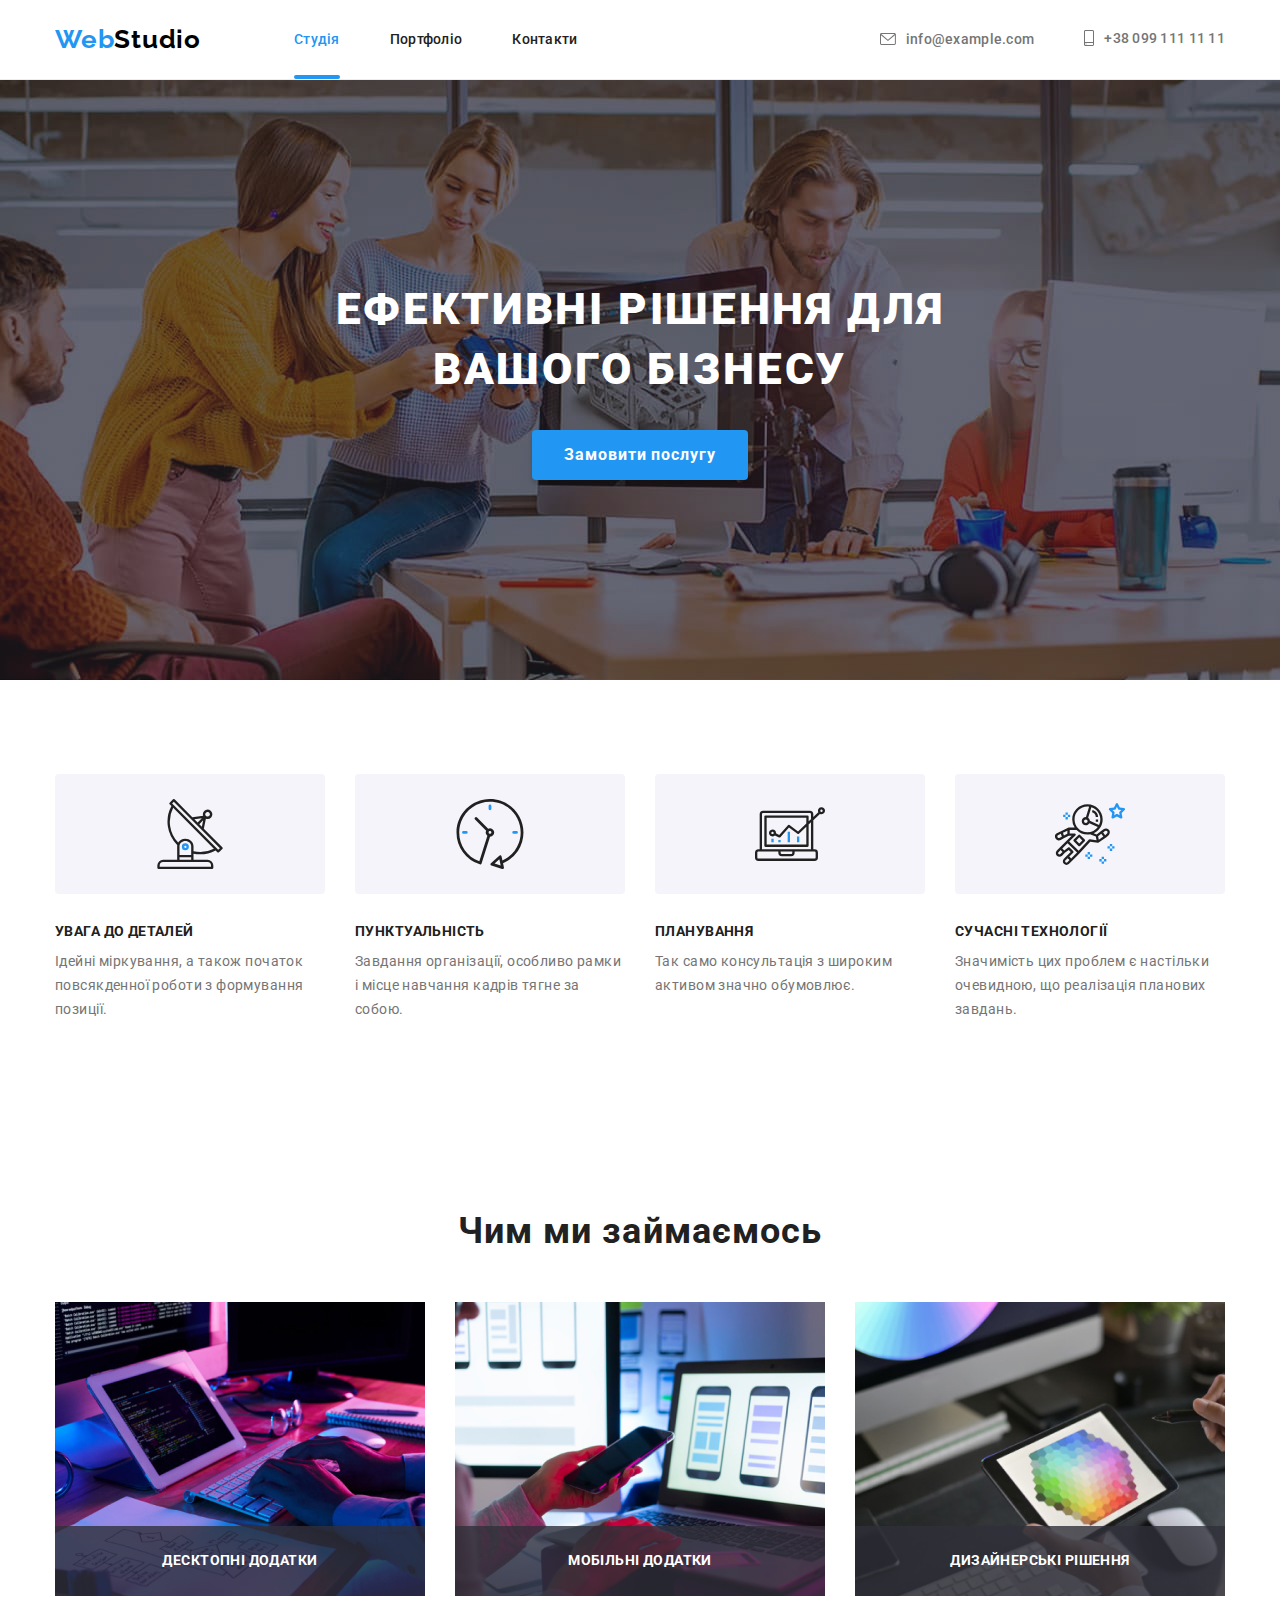
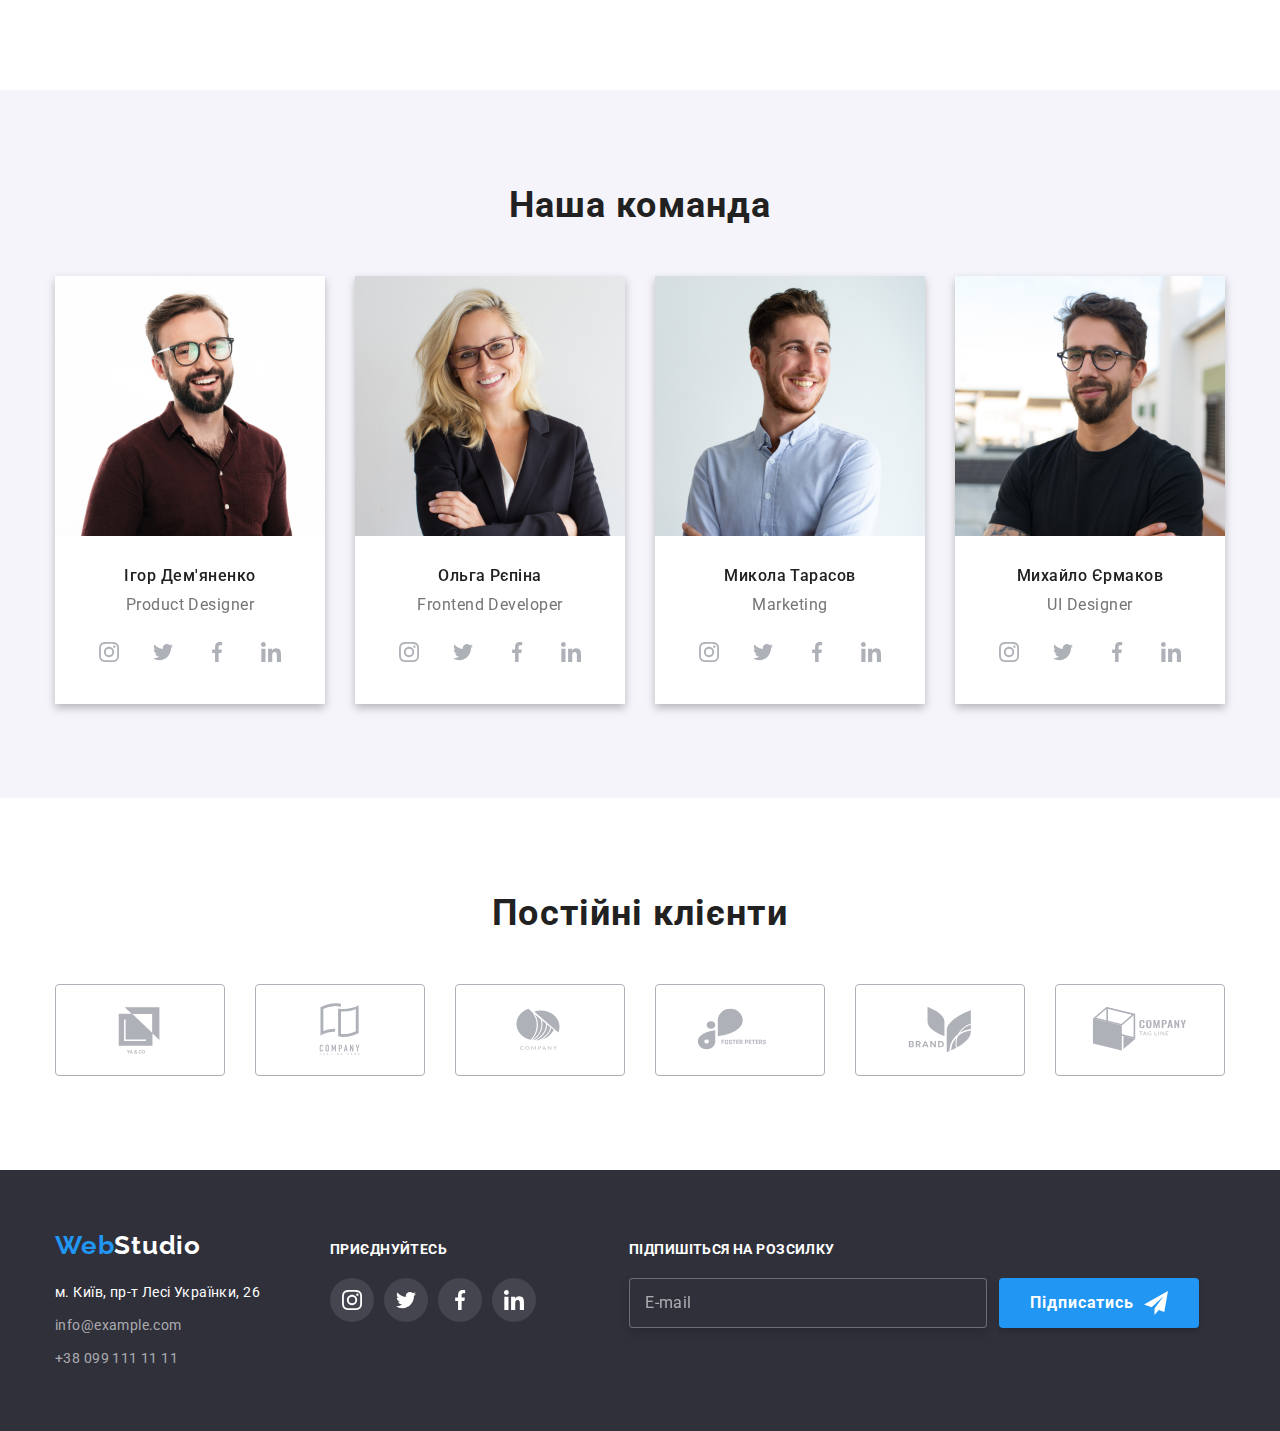
==== commit 1206a331: "New" ====
--- a/index.html
+++ b/index.html
@@ -8,8 +8,9 @@
     <link rel="preconnect" href="https://fonts.googleapis.com">
     <link rel="preconnect" href="https://fonts.gstatic.com" crossorigin>
     <link href="https://fonts.googleapis.com/css2?family=Raleway:wght@700&family=Roboto:wght@400;500;700;900&display=swap" rel="stylesheet">
-    <link rel="stylesheet" href="https://cdn.jsdelivr.net/npm/modern-normalize@1.1.0/modern-normalize.min.css">
+    <!-- <link rel="stylesheet" href="https://cdn.jsdelivr.net/npm/modern-normalize@1.1.0/modern-normalize.min.css"> -->
     <link rel="stylesheet" href="./css/styles.css">
+    <link rel="stylesheet" href="./css/main.min.css">
 </head>
 <body>
 
--- a/css/styles.css
+++ b/css/styles.css
@@ -1,5 +1,5 @@
 /* Змінні */
-:root {
+/* :root {
     --main-gray: #757575;
     --main-black: #212121;
     --main-blue: #2196F3;
@@ -7,11 +7,10 @@
     --main-light-gray: #F5F4FA;
     --gray-background: #2F303A;
     --transition-dur-funk: 250ms cubic-bezier(0.4, 0, 0.2, 1); 
-
-}
+} */
 
 /* Body (загальні та скидання) */
-
+/* 
 body {
     font-family: 'Roboto', sans-serif; 
     color: var(--main-black);
@@ -42,13 +41,6 @@
     text-decoration: none;
 }
 
-.subtitle {
-    font-weight: 700;
-    font-size: 36px;
-    line-height: 1.17;
-    text-align: center;
-    letter-spacing: 0.03em;
-}
 
 .container {
     width: 1200px;
@@ -77,9 +69,17 @@
     overflow: hidden;
 }
 
+.subtitle {
+    font-weight: 700;
+    font-size: 36px;
+    line-height: 1.17;
+    text-align: center;
+    letter-spacing: 0.03em;
+} */
+
 /* Header */
 
-.header {
+/* .header {
     padding-top: 24px;
     padding-bottom: 24px; 
     border-bottom: 1px solid #ECECEC;
@@ -124,12 +124,12 @@
 
 .menu-list-item:not(:last-child) {
     margin-right: 50px;
-}
+} */
 
 
 /* Налаштування підсвітки клавіші при активному класі */
 
-.menu-link-name.active::after {
+/* .menu-link-name.active::after {
     position: absolute;
     display: flex;
     content: "";
@@ -166,9 +166,9 @@
 }
 .menu-link-name:hover, .menu-link-name:focus {
     color: var(--main-blue);
-}
-
-.address-info {
+} */
+
+/* .address-info {
     color: var(--main-gray);
     align-items: center;
     display: inline-flex;
@@ -177,9 +177,9 @@
 
 .address-info:hover, .address-info:focus {
     color: var(--main-blue);
-}
+} */
 /* Активна кнопка поточної вкладки (пріорітетність за рахунок тегу, що розміщений нижче в потоці!)*/
-.active {
+/* .active {
     color: var(--main-blue);
 }
 
@@ -195,16 +195,16 @@
     height: 16px;
     margin-right: 10px;
     display: inline-block;
-}
-
-
-.mail-icon:hover, .mail-icon:focus, .phone-icon:hover, .phone-icon:focus, .address-info {
+} */
+
+
+/* .mail-icon:hover, .mail-icon:focus, .phone-icon:hover, .phone-icon:focus, .address-info {
     fill: currentColor;
-}
+} */
 
 /* Solutions */ 
 
-.solutions {
+/* .solutions {
     color: var(--main-white);
     background-color: #c4c4c4;
     background-image: linear-gradient(rgba(47, 48, 58, 0.4), rgba(47, 48, 58, 0.4)), url(../images/team-bckgrnd.jpg);
@@ -255,11 +255,11 @@
 .modal-button:hover, .modal-button:focus {
     background-color: #188CE8;
 
-}
+} */
 
 /* Advantages */
 
-.advantage-list {
+/* .advantage-list {
     display: flex;
     justify-content: center;
 }
@@ -272,7 +272,7 @@
     text-transform: uppercase;
 
     margin-bottom: 10px;
-}
+} */
 
 /* .advantage-list-item::before {
     display: inline-block;
@@ -302,7 +302,7 @@
     background-image: url(../images/astronaut.svg);
 } */
 
-.advantage-picture {
+/* .advantage-picture {
     height: 120px;
     background-color: #F5F4FA;
     border-radius: 4px;
@@ -331,7 +331,7 @@
     letter-spacing: 0.03em;
     color: var(--main-gray)
 
-}
+} */
 
 /* Our work */
 
--- a/css/main.min.css
+++ b/css/main.min.css
@@ -0,0 +1 @@
+/*! modern-normalize v1.1.0 | MIT License | https://github.com/sindresorhus/modern-normalize */*,::before,::after{box-sizing:border-box}html{line-height:1.15;-webkit-text-size-adjust:100%;-moz-tab-size:4;tab-size:4}body{margin:0;font-family:system-ui,-apple-system,"Segoe UI",Roboto,Helvetica,Arial,sans-serif,"Apple Color Emoji","Segoe UI Emoji"}hr{height:0;color:inherit}abbr[title]{text-decoration:underline dotted}b,strong{font-weight:bolder}code,kbd,samp,pre{font-family:ui-monospace,SFMono-Regular,Consolas,"Liberation Mono",Menlo,monospace;font-size:1em}small{font-size:80%}sub,sup{font-size:75%;line-height:0;position:relative;vertical-align:baseline}sub{bottom:-0.25em}sup{top:-0.5em}table{text-indent:0;border-color:inherit}button,input,optgroup,select,textarea{font-family:inherit;font-size:100%;line-height:1.15;margin:0}button,select{text-transform:none}button,[type=button],[type=reset],[type=submit]{-webkit-appearance:button}::-moz-focus-inner{border-style:none;padding:0}:-moz-focusring{outline:1px dotted ButtonText}:-moz-ui-invalid{box-shadow:none}legend{padding:0}progress{vertical-align:baseline}::-webkit-inner-spin-button,::-webkit-outer-spin-button{height:auto}[type=search]{-webkit-appearance:textfield;outline-offset:-2px}::-webkit-search-decoration{-webkit-appearance:none}::-webkit-file-upload-button{-webkit-appearance:button;font:inherit}summary{display:list-item}:root{--main-gray: #757575;--main-black: #212121;--main-blue: #2196F3;--main-white: #FFFFFF;--main-light-gray: #F5F4FA;--gray-background: #2F303A;--transition-dur-funk: 250ms cubic-bezier(0.4, 0, 0.2, 1)}.hidden{position:absolute;width:1px;height:1px;margin:-1px;padding:0;overflow:hidden;border:0;clip:rect(0 0 0 0)}body{font-family:"Roboto",sans-serif;color:var(--main-black);background-color:#fff}h1,h2,h3,h4,h5,h6,p{margin-top:0;margin-bottom:0}ul,ol{margin-top:0;margin-bottom:0;padding-left:0}img{display:block}.list{list-style:none}.link{text-decoration:none}.section{padding-top:94px;padding-bottom:94px}.container{width:1200px;margin-left:auto;margin-right:auto;padding-left:15px;padding-right:15px}.subtitle{font-weight:700;font-size:36px;line-height:1.17;text-align:center;letter-spacing:.03em}.header{padding-top:24px;padding-bottom:24px;border-bottom:1px solid #ececec}.header-container{display:flex;align-items:center}.logo{font-family:"Raleway",sans-serif;font-weight:700;font-size:26px;line-height:1.2;letter-spacing:.03em;color:var(--main-blue);text-decoration:none}.header-container .logo{margin-right:93px}.logo-word{color:#000}.menu-list{font-weight:500;font-size:14px;line-height:1.14;letter-spacing:.02em;display:flex;align-items:center}.menu-list-item{position:relative}.menu-list-item:not(:last-child){margin-right:50px}.menu-link-name.active::after{position:absolute;display:flex;content:"";width:100%;height:4px;background-color:var(--main-blue);border-radius:2px;bottom:0}.header-address{font-weight:500;font-size:14px;line-height:1.15;letter-spacing:.02em;display:flex;align-items:center;margin-left:auto}.header-address-item:not(:last-child){margin-right:50px}.menu-link-name{position:relative;color:var(--main-black);padding-top:30px;padding-bottom:32px;transition:color var(--transition-dur-funk)}.menu-link-name:hover,.menu-link-name:focus{color:var(--main-blue)}.address-info{color:var(--main-gray);align-items:center;display:inline-flex;transition:fill var(--transition-dur-funk),color var(--transition-dur-funk)}.address-info:hover,.address-info:focus{color:var(--main-blue)}.active{color:var(--main-blue)}.mail-icon{width:16px;height:12px;margin-right:10px;display:inline-block}.phone-icon{width:10px;height:16px;margin-right:10px;display:inline-block}.mail-icon:hover,.mail-icon:focus,.phone-icon:hover,.phone-icon:focus,.address-info{fill:currentColor}.solutions{color:var(--main-white);background-color:#c4c4c4;background-image:linear-gradient(rgba(47, 48, 58, 0.4), rgba(47, 48, 58, 0.4)),url(../images/team-bckgrnd.jpg);background-size:1600px;background-repeat:no-repeat;background-position:center;align-items:center;text-align:center;padding-top:200px;padding-bottom:200px}.main-text{font-weight:900;font-size:44px;line-height:1.36;text-align:center;letter-spacing:.06em;text-transform:uppercase;width:696px;margin-left:auto;margin-right:auto;margin-bottom:30px}.modal-button{font-family:inherit;font-weight:700;font-size:16px;line-height:1.87;color:inherit;background-color:var(--main-blue);cursor:pointer;text-align:center;letter-spacing:.06em;border:none;box-shadow:0px 4px 4px rgba(0,0,0,.15);padding:10px 32px;border-radius:4px;min-width:200px;min-height:50px;transition:background-color var(--transition-dur-funk)}.modal-button:hover,.modal-button:focus{background-color:#188ce8}.advantage-list{display:flex;justify-content:center}.advantage-name{font-weight:700;font-size:14px;line-height:1.14;letter-spacing:.03em;text-transform:uppercase;margin-bottom:10px}.advantage-picture{height:120px;background-color:#f5f4fa;border-radius:4px;margin-bottom:30px;display:flex;justify-content:center;align-items:center}.advantage-picture-icon{width:70px;height:70px}.advantage-list-item{width:270px}.advantage-list-item:not(:last-child){margin-right:30px}.advantage-descr{font-size:14px;line-height:1.71;letter-spacing:.03em;color:var(--main-gray)}/*# sourceMappingURL=main.min.css.map */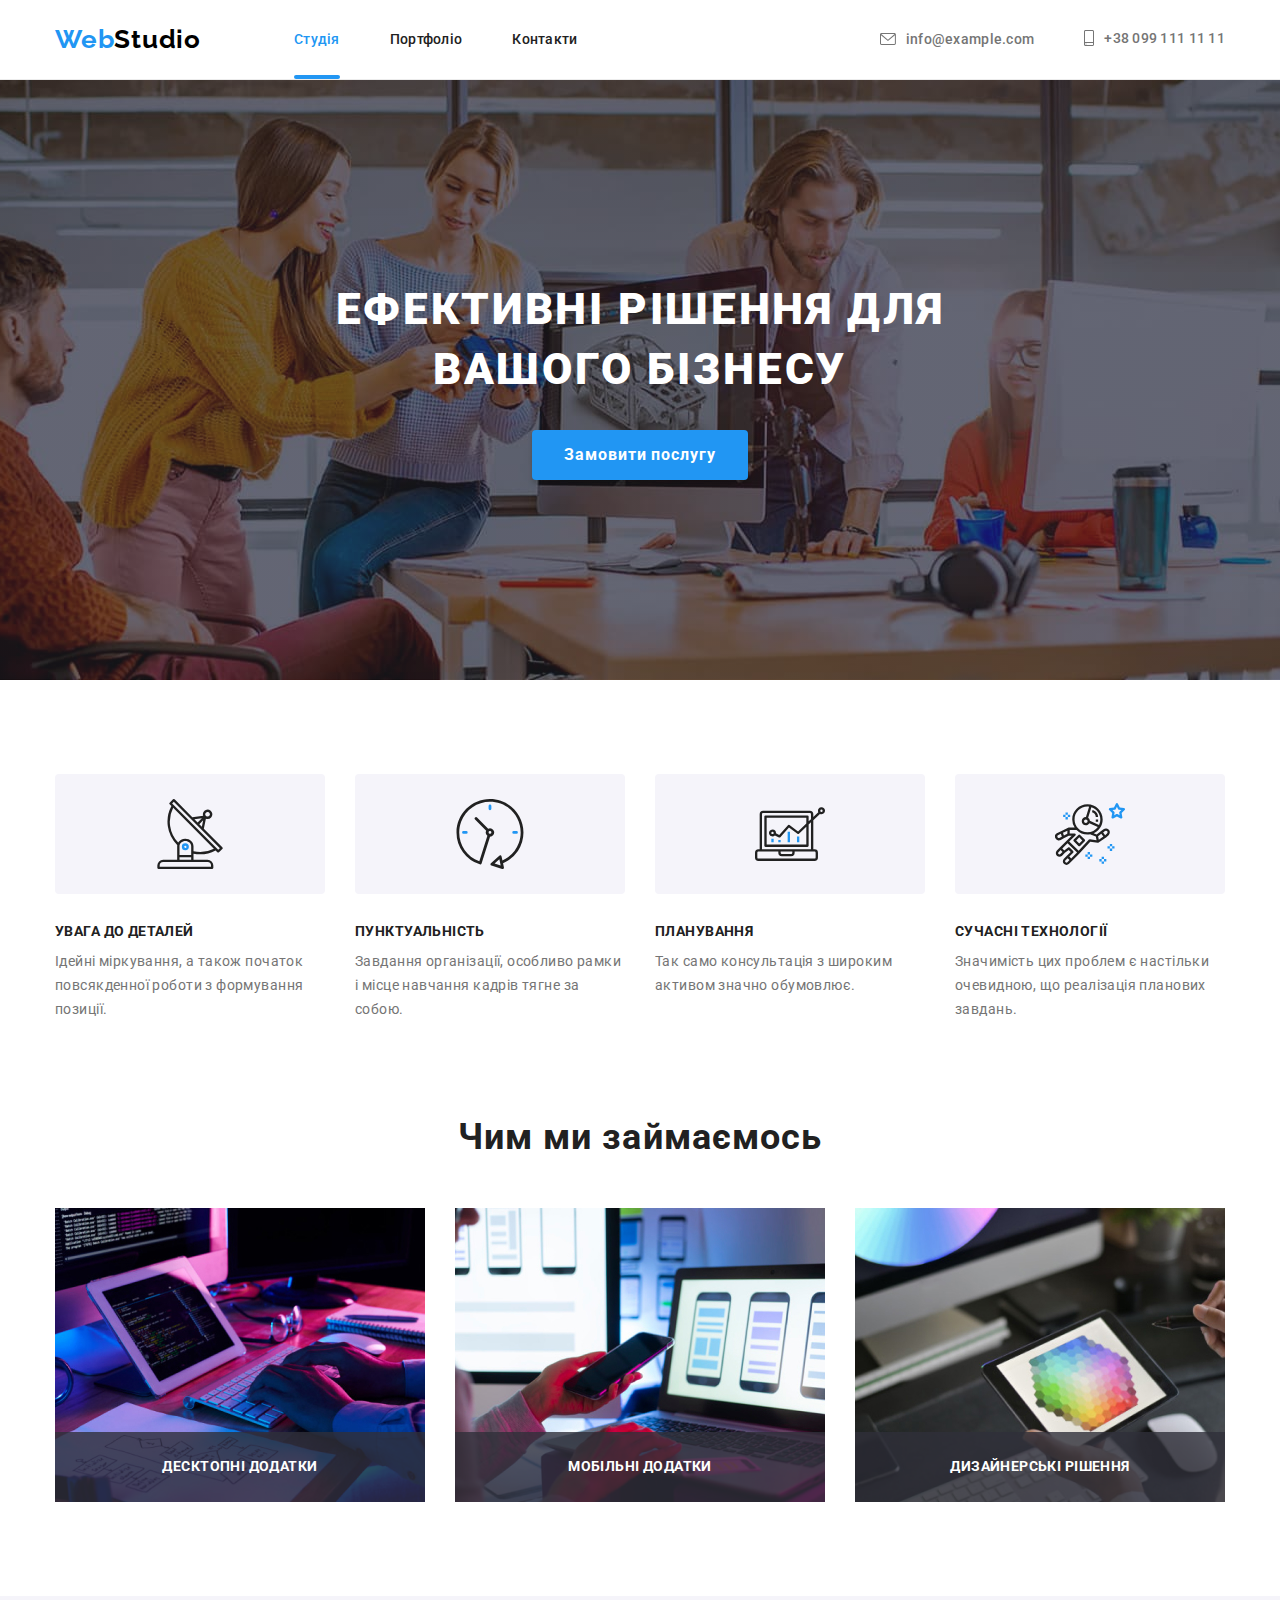
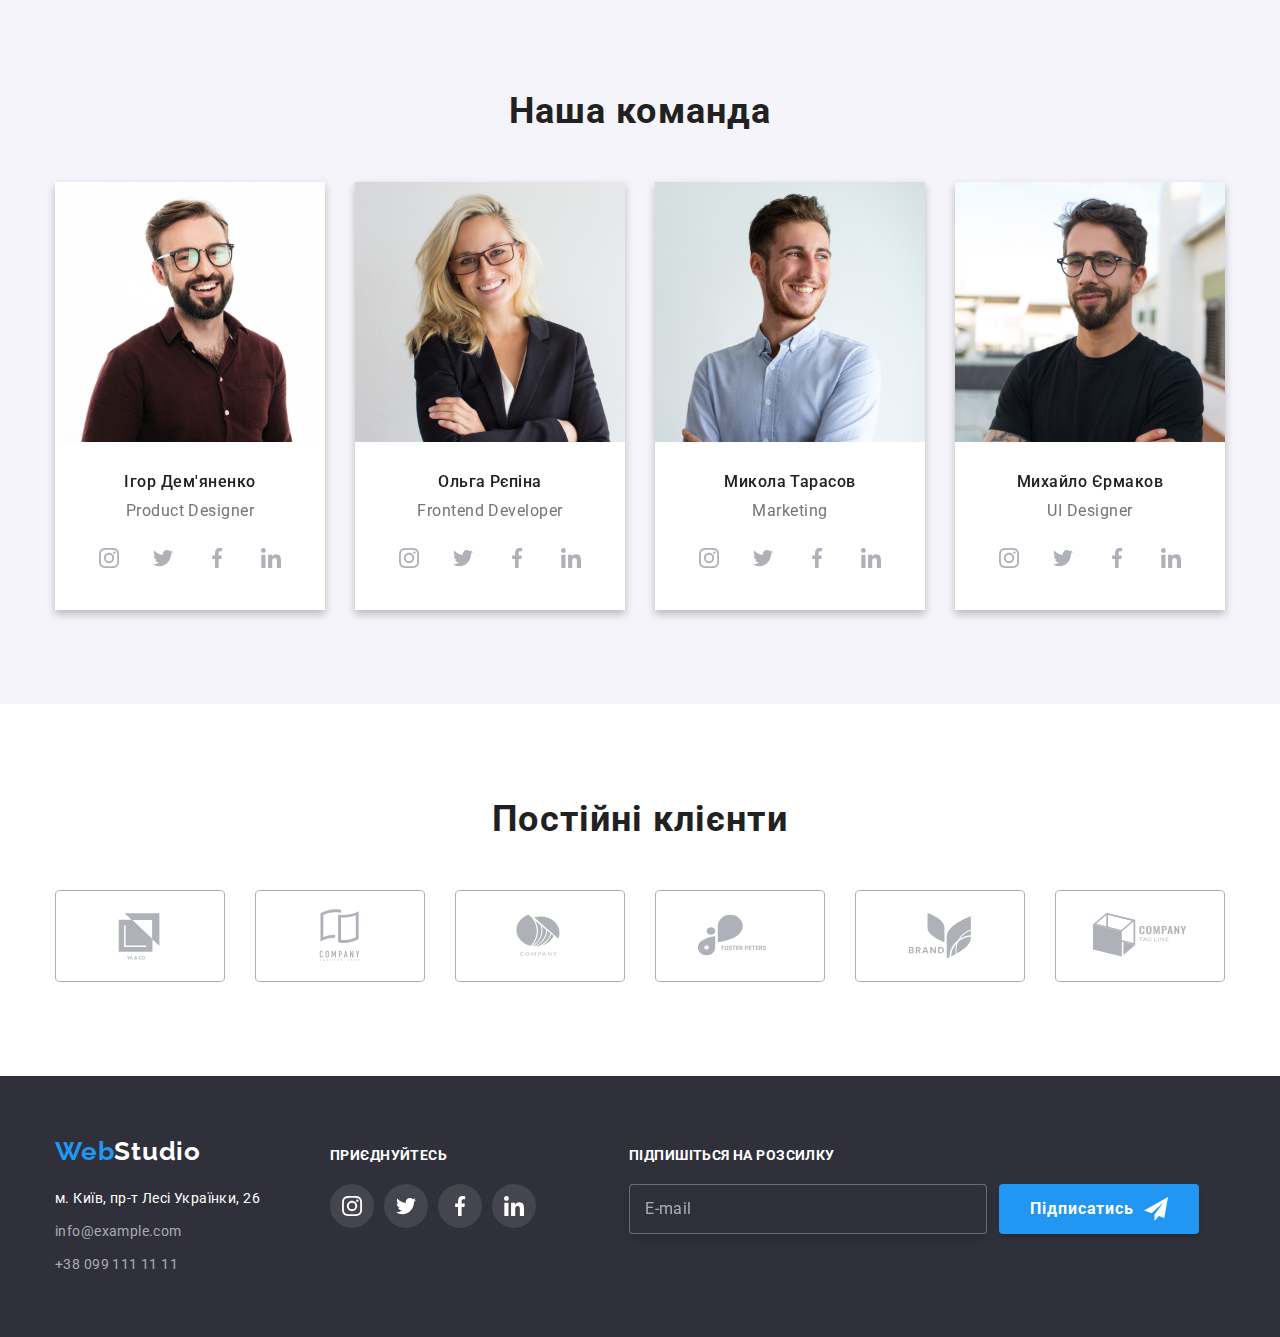
==== commit d50bedfb: "Add files via upload" ====
--- a/index.html
+++ b/index.html
@@ -9,7 +9,7 @@
     <link rel="preconnect" href="https://fonts.gstatic.com" crossorigin>
     <link href="https://fonts.googleapis.com/css2?family=Raleway:wght@700&family=Roboto:wght@400;500;700;900&display=swap" rel="stylesheet">
     <!-- <link rel="stylesheet" href="https://cdn.jsdelivr.net/npm/modern-normalize@1.1.0/modern-normalize.min.css"> -->
-    <link rel="stylesheet" href="./css/styles.css">
+    <!-- <link rel="stylesheet" href="./css/styles.css"> -->
     <link rel="stylesheet" href="./css/main.min.css">
 </head>
 <body>
--- a/css/styles.css
+++ b/css/styles.css
@@ -333,7 +333,7 @@
 
 } */
 
-/* Our work */
+/* Our work
 
 .work {
     padding-top: 0;
@@ -371,7 +371,7 @@
     align-items: center;
 
     color: var(--main-white);
-}
+} */
 
 
 
@@ -455,7 +455,7 @@
 
 /* Regular Client */
 
-.regular-client-list {
+/* .regular-client-list {
     margin-top: 50px;
 
     display: flex;
@@ -466,10 +466,10 @@
 .regular-client-item {
     width: 170px;
     height: 92px;
-}
+} */
 
 /* Написання класів!! */
-.regular-client-link:hover .regular-client-logo, .regular-client-link:focus .regular-client-logo, .regular-client-link:hover, .regular-client-link:focus {
+/* .regular-client-link:hover .regular-client-logo, .regular-client-link:focus .regular-client-logo, .regular-client-link:hover, .regular-client-link:focus {
     fill: var(--main-blue);
     border-color: var(--main-blue);
 }
@@ -491,10 +491,10 @@
     fill: #AFB1B8;
     transition: fill var(--transition-dur-funk);
 }
- 
+  */
 /* Footer */
 
-.footer {
+/* .footer {
     background-color: var(--gray-background);
     padding-top: 60px;
     padding-bottom: 60px;
@@ -642,7 +642,7 @@
     width: 24px;
     height: 24px;
     margin-left: 10px;
-}
+} */
 
 
 
@@ -650,7 +650,7 @@
 
 /* Filters */
 
-.filter-list {
+/* .filter-list {
     display: flex;
 }
 
@@ -681,11 +681,11 @@
     color: var(--main-white);
     background-color: var(--main-blue);
     box-shadow: 0px 3px 1px rgba(0, 0, 0, 0.1), 0px 1px 2px rgba(0, 0, 0, 0.08), 0px 2px 2px rgba(0, 0, 0, 0.12);
-}
+} */
 
 /* Our clients */
 
-.client-list {
+/* .client-list {
     display: flex;
     flex-wrap: wrap;
     gap: 30px;
@@ -705,7 +705,7 @@
     transform: translate(0, 0);
     box-shadow: 0px 1px 1px rgba(0, 0, 0, 0.12), 0px 4px 4px rgba(0, 0, 0, 0.06), 1px 4px 6px rgba(0, 0, 0, 0.16);
 
-}
+} */
 
 /* .client-list-item:not(:nth-child(3n)) {
     margin-right: 30px;
@@ -714,7 +714,7 @@
     margin-bottom: 30px;
 } */
 
-.client-list-item-thumb {
+/* .client-list-item-thumb {
     position: relative;
     overflow: hidden;
 }
@@ -768,11 +768,11 @@
     line-height: 1.88;
     letter-spacing: 0.03em;
     color: var(--main-gray);
-}
+} */
 
 /* Modal Window */
 
-.backdrop {
+/* .backdrop {
     position: fixed;
     top: 0;
     left: 0;
@@ -838,11 +838,11 @@
 
 .close-button:hover .close-button-icon, .close-button:focus .close-button-icon {
     fill: var(--main-blue);
-}
+} */
 
 
 /* ---------Modal Form---------- */
-
+/* 
 .modal-form {
     display: flex;
     flex-direction: column;
@@ -979,9 +979,9 @@
 
 .modal-form-check:focus + .modal-form-check-descr::before {
     outline: 2px solid rgba(0, 0, 255, 0.5);
-}
-
-.madal-form-submit {
+} */
+
+/* .madal-form-submit {
     width: 200px;
     height: 50px;
     background-color: var(--main-blue);
@@ -998,10 +998,10 @@
     margin-right: auto;
     /* або align-self: center; */
 
-    transition: background-color var(--transition-dur-funk);
+    /* transition: background-color var(--transition-dur-funk);
     cursor: pointer;
-}
-
-.madal-form-submit:hover, .madal-form-submit:focus {
+} */
+
+/* .madal-form-submit:hover, .madal-form-submit:focus {
     background-color: #188CE8;
-}+} */--- a/css/main.min.css
+++ b/css/main.min.css
@@ -1 +1 @@
-/*! modern-normalize v1.1.0 | MIT License | https://github.com/sindresorhus/modern-normalize */*,::before,::after{box-sizing:border-box}html{line-height:1.15;-webkit-text-size-adjust:100%;-moz-tab-size:4;tab-size:4}body{margin:0;font-family:system-ui,-apple-system,"Segoe UI",Roboto,Helvetica,Arial,sans-serif,"Apple Color Emoji","Segoe UI Emoji"}hr{height:0;color:inherit}abbr[title]{text-decoration:underline dotted}b,strong{font-weight:bolder}code,kbd,samp,pre{font-family:ui-monospace,SFMono-Regular,Consolas,"Liberation Mono",Menlo,monospace;font-size:1em}small{font-size:80%}sub,sup{font-size:75%;line-height:0;position:relative;vertical-align:baseline}sub{bottom:-0.25em}sup{top:-0.5em}table{text-indent:0;border-color:inherit}button,input,optgroup,select,textarea{font-family:inherit;font-size:100%;line-height:1.15;margin:0}button,select{text-transform:none}button,[type=button],[type=reset],[type=submit]{-webkit-appearance:button}::-moz-focus-inner{border-style:none;padding:0}:-moz-focusring{outline:1px dotted ButtonText}:-moz-ui-invalid{box-shadow:none}legend{padding:0}progress{vertical-align:baseline}::-webkit-inner-spin-button,::-webkit-outer-spin-button{height:auto}[type=search]{-webkit-appearance:textfield;outline-offset:-2px}::-webkit-search-decoration{-webkit-appearance:none}::-webkit-file-upload-button{-webkit-appearance:button;font:inherit}summary{display:list-item}:root{--main-gray: #757575;--main-black: #212121;--main-blue: #2196F3;--main-white: #FFFFFF;--main-light-gray: #F5F4FA;--gray-background: #2F303A;--transition-dur-funk: 250ms cubic-bezier(0.4, 0, 0.2, 1)}.hidden{position:absolute;width:1px;height:1px;margin:-1px;padding:0;overflow:hidden;border:0;clip:rect(0 0 0 0)}body{font-family:"Roboto",sans-serif;color:var(--main-black);background-color:#fff}h1,h2,h3,h4,h5,h6,p{margin-top:0;margin-bottom:0}ul,ol{margin-top:0;margin-bottom:0;padding-left:0}img{display:block}.list{list-style:none}.link{text-decoration:none}.section{padding-top:94px;padding-bottom:94px}.container{width:1200px;margin-left:auto;margin-right:auto;padding-left:15px;padding-right:15px}.subtitle{font-weight:700;font-size:36px;line-height:1.17;text-align:center;letter-spacing:.03em}.header{padding-top:24px;padding-bottom:24px;border-bottom:1px solid #ececec}.header-container{display:flex;align-items:center}.logo{font-family:"Raleway",sans-serif;font-weight:700;font-size:26px;line-height:1.2;letter-spacing:.03em;color:var(--main-blue);text-decoration:none}.header-container .logo{margin-right:93px}.logo-word{color:#000}.menu-list{font-weight:500;font-size:14px;line-height:1.14;letter-spacing:.02em;display:flex;align-items:center}.menu-list-item{position:relative}.menu-list-item:not(:last-child){margin-right:50px}.menu-link-name.active::after{position:absolute;display:flex;content:"";width:100%;height:4px;background-color:var(--main-blue);border-radius:2px;bottom:0}.header-address{font-weight:500;font-size:14px;line-height:1.15;letter-spacing:.02em;display:flex;align-items:center;margin-left:auto}.header-address-item:not(:last-child){margin-right:50px}.menu-link-name{position:relative;color:var(--main-black);padding-top:30px;padding-bottom:32px;transition:color var(--transition-dur-funk)}.menu-link-name:hover,.menu-link-name:focus{color:var(--main-blue)}.address-info{color:var(--main-gray);align-items:center;display:inline-flex;transition:fill var(--transition-dur-funk),color var(--transition-dur-funk)}.address-info:hover,.address-info:focus{color:var(--main-blue)}.active{color:var(--main-blue)}.mail-icon{width:16px;height:12px;margin-right:10px;display:inline-block}.phone-icon{width:10px;height:16px;margin-right:10px;display:inline-block}.mail-icon:hover,.mail-icon:focus,.phone-icon:hover,.phone-icon:focus,.address-info{fill:currentColor}.solutions{color:var(--main-white);background-color:#c4c4c4;background-image:linear-gradient(rgba(47, 48, 58, 0.4), rgba(47, 48, 58, 0.4)),url(../images/team-bckgrnd.jpg);background-size:1600px;background-repeat:no-repeat;background-position:center;align-items:center;text-align:center;padding-top:200px;padding-bottom:200px}.main-text{font-weight:900;font-size:44px;line-height:1.36;text-align:center;letter-spacing:.06em;text-transform:uppercase;width:696px;margin-left:auto;margin-right:auto;margin-bottom:30px}.modal-button{font-family:inherit;font-weight:700;font-size:16px;line-height:1.87;color:inherit;background-color:var(--main-blue);cursor:pointer;text-align:center;letter-spacing:.06em;border:none;box-shadow:0px 4px 4px rgba(0,0,0,.15);padding:10px 32px;border-radius:4px;min-width:200px;min-height:50px;transition:background-color var(--transition-dur-funk)}.modal-button:hover,.modal-button:focus{background-color:#188ce8}.advantage-list{display:flex;justify-content:center}.advantage-name{font-weight:700;font-size:14px;line-height:1.14;letter-spacing:.03em;text-transform:uppercase;margin-bottom:10px}.advantage-picture{height:120px;background-color:#f5f4fa;border-radius:4px;margin-bottom:30px;display:flex;justify-content:center;align-items:center}.advantage-picture-icon{width:70px;height:70px}.advantage-list-item{width:270px}.advantage-list-item:not(:last-child){margin-right:30px}.advantage-descr{font-size:14px;line-height:1.71;letter-spacing:.03em;color:var(--main-gray)}/*# sourceMappingURL=main.min.css.map */+/*! modern-normalize v1.1.0 | MIT License | https://github.com/sindresorhus/modern-normalize */*,::before,::after{box-sizing:border-box}html{line-height:1.15;-webkit-text-size-adjust:100%;-moz-tab-size:4;tab-size:4}body{margin:0;font-family:system-ui,-apple-system,"Segoe UI",Roboto,Helvetica,Arial,sans-serif,"Apple Color Emoji","Segoe UI Emoji"}hr{height:0;color:inherit}abbr[title]{text-decoration:underline dotted}b,strong{font-weight:bolder}code,kbd,samp,pre{font-family:ui-monospace,SFMono-Regular,Consolas,"Liberation Mono",Menlo,monospace;font-size:1em}small{font-size:80%}sub,sup{font-size:75%;line-height:0;position:relative;vertical-align:baseline}sub{bottom:-0.25em}sup{top:-0.5em}table{text-indent:0;border-color:inherit}button,input,optgroup,select,textarea{font-family:inherit;font-size:100%;line-height:1.15;margin:0}button,select{text-transform:none}button,[type=button],[type=reset],[type=submit]{-webkit-appearance:button}::-moz-focus-inner{border-style:none;padding:0}:-moz-focusring{outline:1px dotted ButtonText}:-moz-ui-invalid{box-shadow:none}legend{padding:0}progress{vertical-align:baseline}::-webkit-inner-spin-button,::-webkit-outer-spin-button{height:auto}[type=search]{-webkit-appearance:textfield;outline-offset:-2px}::-webkit-search-decoration{-webkit-appearance:none}::-webkit-file-upload-button{-webkit-appearance:button;font:inherit}summary{display:list-item}:root{--main-gray: #757575;--main-black: #212121;--main-blue: #2196F3;--main-white: #FFFFFF;--main-light-gray: #F5F4FA;--gray-background: #2F303A;--transition-dur-funk: 250ms cubic-bezier(0.4, 0, 0.2, 1)}.hidden{position:absolute;width:1px;height:1px;margin:-1px;padding:0;overflow:hidden;border:0;clip:rect(0 0 0 0)}body{font-family:"Roboto",sans-serif;color:var(--main-black);background-color:#fff}h1,h2,h3,h4,h5,h6,p{margin-top:0;margin-bottom:0}ul,ol{margin-top:0;margin-bottom:0;padding-left:0}img{display:block}.list{list-style:none}.link{text-decoration:none}.section{padding-top:94px;padding-bottom:94px}.container{width:1200px;margin-left:auto;margin-right:auto;padding-left:15px;padding-right:15px}.subtitle{font-weight:700;font-size:36px;line-height:1.17;text-align:center;letter-spacing:.03em}.header{padding-top:24px;padding-bottom:24px;border-bottom:1px solid #ececec}.header-container{display:flex;align-items:center}.logo{font-family:"Raleway",sans-serif;font-weight:700;font-size:26px;line-height:1.2;letter-spacing:.03em;color:var(--main-blue);text-decoration:none}.header-container .logo{margin-right:93px}.logo-word{color:#000}.menu-list{font-weight:500;font-size:14px;line-height:1.14;letter-spacing:.02em;display:flex;align-items:center}.menu-list-item{position:relative}.menu-list-item:not(:last-child){margin-right:50px}.menu-link-name.active::after{position:absolute;display:flex;content:"";width:100%;height:4px;background-color:var(--main-blue);border-radius:2px;bottom:0}.header-address{font-weight:500;font-size:14px;line-height:1.15;letter-spacing:.02em;display:flex;align-items:center;margin-left:auto}.header-address-item:not(:last-child){margin-right:50px}.menu-link-name{position:relative;color:var(--main-black);padding-top:30px;padding-bottom:32px;transition:color var(--transition-dur-funk)}.menu-link-name:hover,.menu-link-name:focus{color:var(--main-blue)}.address-info{color:var(--main-gray);align-items:center;display:inline-flex;transition:fill var(--transition-dur-funk),color var(--transition-dur-funk)}.address-info:hover,.address-info:focus{color:var(--main-blue)}.active{color:var(--main-blue)}.mail-icon{width:16px;height:12px;margin-right:10px;display:inline-block}.phone-icon{width:10px;height:16px;margin-right:10px;display:inline-block}.mail-icon:hover,.mail-icon:focus,.phone-icon:hover,.phone-icon:focus,.address-info{fill:currentColor}.solutions{color:var(--main-white);background-color:#c4c4c4;background-image:linear-gradient(rgba(47, 48, 58, 0.4), rgba(47, 48, 58, 0.4)),url(../images/team-bckgrnd.jpg);background-size:1600px;background-repeat:no-repeat;background-position:center;align-items:center;text-align:center;padding-top:200px;padding-bottom:200px}.main-text{font-weight:900;font-size:44px;line-height:1.36;text-align:center;letter-spacing:.06em;text-transform:uppercase;width:696px;margin-left:auto;margin-right:auto;margin-bottom:30px}.modal-button{font-family:inherit;font-weight:700;font-size:16px;line-height:1.87;color:inherit;background-color:var(--main-blue);cursor:pointer;text-align:center;letter-spacing:.06em;border:none;box-shadow:0px 4px 4px rgba(0,0,0,.15);padding:10px 32px;border-radius:4px;min-width:200px;min-height:50px;transition:background-color var(--transition-dur-funk)}.modal-button:hover,.modal-button:focus{background-color:#188ce8}.advantage-list{display:flex;justify-content:center}.advantage-name{font-weight:700;font-size:14px;line-height:1.14;letter-spacing:.03em;text-transform:uppercase;margin-bottom:10px}.advantage-picture{height:120px;background-color:#f5f4fa;border-radius:4px;margin-bottom:30px;display:flex;justify-content:center;align-items:center}.advantage-picture-icon{width:70px;height:70px}.advantage-list-item{width:270px}.advantage-list-item:not(:last-child){margin-right:30px}.advantage-descr{font-size:14px;line-height:1.71;letter-spacing:.03em;color:var(--main-gray)}.work{padding-top:0}.work-list{display:flex;margin-top:50px}.work-list-item:not(:last-child){margin-right:30px}.work-list-item-thumb{position:relative;display:flex}.work-thumb-overlay{position:absolute;display:inline-flex;background:rgba(47,48,58,.8);width:100%;height:70px;bottom:0;font-weight:700;font-size:14px;line-height:1.14;letter-spacing:.03em;text-transform:uppercase;justify-content:center;align-items:center;color:var(--main-white)}.team{background-color:var(--main-light-gray)}.team-member{background-color:var(--main-white);filter:drop-shadow(0px 4px 4px rgba(0, 0, 0, 0.25))}.team-member:not(:last-child){margin-right:30px}.team-member-list{display:flex;flex-wrap:wrap;margin-top:50px}.member-descr{padding-top:30px;padding-bottom:30px}.team-member-name{font-weight:500;font-size:16px;line-height:1.19;text-align:center;letter-spacing:.03em;margin-bottom:10px}.member-position{line-height:1.19;text-align:center;letter-spacing:.03em;color:var(--main-gray)}.social-list{display:flex;justify-content:center;gap:10px;margin-top:16px}.social-item-icon{width:20px;height:20px;fill:#afb1b8;transition:fill var(--transition-dur-funk)}.social-item-link{display:flex;justify-content:center;align-items:center;width:44px;height:44px;border-radius:50%;transition:background-color var(--transition-dur-funk)}.social-item-link:hover,.social-item-link:focus{background-color:var(--main-blue)}.social-item-link:hover .social-item-icon,.social-item-link:focus .social-item-icon{fill:var(--main-white)}.regular-client-list{margin-top:50px;display:flex;gap:30px}.regular-client-item{width:170px;height:92px}.regular-client-link:hover .regular-client-logo,.regular-client-link:focus .regular-client-logo,.regular-client-link:hover,.regular-client-link:focus{fill:var(--main-blue);border-color:var(--main-blue)}.regular-client-link{width:100%;height:100%;border:1px solid #afb1b8;border-radius:4px;justify-content:center;align-items:center;display:inline-flex;transition:border-color var(--transition-dur-funk)}.regular-client-logo{width:106px;height:60px;fill:#afb1b8;transition:fill var(--transition-dur-funk)}.footer{background-color:var(--gray-background);padding-top:60px;padding-bottom:60px}.footer-data{display:flex;align-items:baseline}.footer-logo-word{color:var(--main-white)}.footer-address-data{font-size:14px;line-height:1.71;letter-spacing:.03em;color:var(--main-white);margin-bottom:9px}.footer-address-item:first-child{margin-bottom:9px}.footer-address-info{font-size:14px;line-height:1.71;letter-spacing:.03em;color:rgba(255,255,255,.6);transition:color var(--transition-dur-funk)}address{font-style:normal;margin-top:20px}.footer-address-info:hover,.footer-address-info:focus{color:var(--main-blue)}.footer-social-list-data{margin-left:70px}.footer-social-list-subtitle{font-weight:700;font-size:14px;line-height:1.14;letter-spacing:.03em;text-transform:uppercase;color:var(--main-white);margin-bottom:20px}.footer-social-list{display:flex;gap:10px}.footer-social-item-link{display:flex;justify-content:center;align-items:center;width:44px;height:44px;border-radius:50%;background-color:rgba(255,255,255,.1);transition:background-color var(--transition-dur-funk)}.footer-social-item-link:hover,.footer-social-item-link:focus{background-color:var(--main-blue)}.footer-social-item-icon{width:20px;height:20px;fill:var(--main-white)}.footer-subscribe{margin-left:93px}.footer-subscribe-form{display:flex}.subscribe-email{width:358px;height:50px;border:1px solid rgba(255,255,255,.3);filter:drop-shadow(0px 4px 4px rgba(0, 0, 0, 0.15));border-radius:4px;background-color:var(--gray-background);padding:16px 15px;color:var(--main-white)}.subscribe-email::placeholder{font-weight:400;font-size:16px;line-height:1.25;letter-spacing:.03em;color:rgba(255,255,255,.6)}.subscribe-button{width:200px;height:50px;font-weight:700;font-size:16px;line-height:1.88;display:flex;align-items:center;letter-spacing:.06em;justify-content:center;color:var(--main-white);background-color:var(--main-blue);box-shadow:0px 4px 4px rgba(0,0,0,.15);border-radius:4px;cursor:pointer;border:none;margin-left:12px;transition:background-color var(--transition-dur-funk)}.subscribe-button:hover,.subscribe-button:focus{background-color:#188ce8}.subscribe-button-icon{width:24px;height:24px;margin-left:10px}.filter-list{display:flex}.filter-button{font-family:inherit;font-weight:500;font-size:16px;line-height:1.63;text-align:center;letter-spacing:.03em;background-color:var(--main-light-gray);cursor:pointer;border:none;border-radius:4px;padding:6px 22px;transition:color var(--transition-dur-funk),background-color var(--transition-dur-funk),box-shadow var(--transition-dur-funk)}.filter-list{justify-content:center}.filter-list-item:not(:last-child){margin-right:8px}.filter-button:hover,.filter-button:focus{color:var(--main-white);background-color:var(--main-blue);box-shadow:0px 3px 1px rgba(0,0,0,.1),0px 1px 2px rgba(0,0,0,.08),0px 2px 2px rgba(0,0,0,.12)}.client-list{display:flex;flex-wrap:wrap;gap:30px;margin-top:50px}.client-list-item{flex-basis:calc((100% - 60px)/3)}.client-list-item-link{display:block;transition:box-shadow var(--transition-dur-funk)}.client-list-item-link:hover .client-list-item-overlay,.client-list-item-link:focus .client-list-item-overlay,.client-list-item-link:hover,.client-list-item-link:focus{transform:translate(0, 0);box-shadow:0px 1px 1px rgba(0,0,0,.12),0px 4px 4px rgba(0,0,0,.06),1px 4px 6px rgba(0,0,0,.16)}.client-list-item-thumb{position:relative;overflow:hidden}.client-list-item-overlay{position:absolute;display:flex;top:0;left:0;transform:translate(0, 100%);transition:transform var(--transition-dur-funk);width:100%;height:100%;font-weight:400;font-size:18px;line-height:1.56;letter-spacing:.03em;padding:63px 24px;color:var(--main-white);background:rgba(33,150,243,.9);justify-content:center;align-items:center;pointer-events:none}.client-descr{padding:24px 20px;border-left:1px solid #eee;border-right:1px solid #eee;border-bottom:1px solid #eee}.client-name{font-weight:700;font-size:18px;line-height:2;letter-spacing:.06em;color:var(--main-black);margin-bottom:4px}.client-type{line-height:1.88;letter-spacing:.03em;color:var(--main-gray)}.backdrop{position:fixed;top:0;left:0;width:100%;height:100%;z-index:100;background:rgba(0,0,0,.2);transition:opacity var(--transition-dur-funk),visibility var(--transition-dur-funk)}.backdrop.is-hidden{opacity:0;pointer-events:none;visibility:hidden}.modal{position:absolute;width:528px;height:581px;top:50%;left:50%;transform:translate(-50%, -50%);background:#fff;box-shadow:0px 1px 3px rgba(0,0,0,.12),0px 1px 1px rgba(0,0,0,.14),0px 2px 1px rgba(0,0,0,.2);border-radius:4px}.close-button{position:absolute;top:8px;right:8px;display:flex;justify-content:center;align-items:center;width:30px;height:30px;border-radius:50%;background:#fff;border:1px solid rgba(0,0,0,.1);cursor:pointer;padding:0;transition:border-color var(--transition-dur-funk)}.close-button-icon{width:18px;height:18px;transition:fill var(--transition-dur-funk)}.close-button:hover,.close-button:focus{border-color:var(--main-blue)}.close-button:hover .close-button-icon,.close-button:focus .close-button-icon{fill:var(--main-blue)}.modal-form{display:flex;flex-direction:column;padding:40px}.modal-form-subtitle{font-weight:700;font-size:20px;line-height:1.15;text-align:center;letter-spacing:.03em;color:var(--main-black);margin-bottom:12px}.modal-form-input{width:100%;box-sizing:border-box;border:1px solid rgba(33,33,33,.2);border-radius:4px;height:40px;padding-left:42px;transition:border-color var(--transition-dur-funk);cursor:pointer}.modal-form-input:focus{outline:none;border-color:var(--main-blue)}.modal-form-input:focus+.modal-form-input-icon{fill:var(--main-blue)}.modal-form-field{margin-bottom:10px;color:var(--main-black)}.modal-form-field:nth-child(5){margin-bottom:20px}.modal-form-input-descr{display:block;font-weight:400;font-size:12px;line-height:1.16;letter-spacing:.01em;margin-bottom:4px;color:var(--main-gray)}.modal-form-input-icon{position:absolute;top:50%;left:12px;transform:translate(0, -50%);width:18px;height:18px;transition:fill var(--transition-dur-funk)}.modal-form-input-wrapper{display:block;position:relative}.modal-form-message{resize:none;width:100%;height:120px;padding:12px 16px;transition:border-color var(--transition-dur-funk);border:1px solid rgba(33,33,33,.2);border-radius:4px;cursor:pointer}.modal-form-message::placeholder{font-weight:400;font-size:12px;line-height:1.16;letter-spacing:.01em;color:rgba(117,117,117,.5)}.modal-form-message:focus{outline:none;border-color:var(--main-blue)}.modal-form-check-descr{display:flex;align-items:center;font-weight:400;font-size:14px;line-height:1.71;letter-spacing:.03em;color:var(--main-gray);margin-bottom:30px}.modal-form-check-descr-link{color:var(--main-blue);text-decoration:underline}.modal-form-check-descr::before{content:"";display:block;width:16px;height:15px;border:1px solid var(--main-black);border-radius:2px;margin-right:8px;cursor:pointer;transition:background-color var(--transition-dur-funk)}.modal-form-check:checked+.modal-form-check-descr::before{background-color:var(--main-blue);background-image:url(../images/icon-check.svg);background-position:center;border-color:var(--main-blue)}.modal-form-check:focus+.modal-form-check-descr::before{outline:2px solid rgba(0,0,255,.5)}.madal-form-submit{width:200px;height:50px;background-color:var(--main-blue);box-shadow:0px 4px 4px rgba(0,0,0,.15);border-radius:4px;border:none;font-weight:700;font-size:16px;line-height:1.88;letter-spacing:.06em;color:var(--main-white);margin-left:auto;margin-right:auto;transition:background-color var(--transition-dur-funk);cursor:pointer}.madal-form-submit:hover,.madal-form-submit:focus{background-color:#188ce8}/*# sourceMappingURL=main.min.css.map */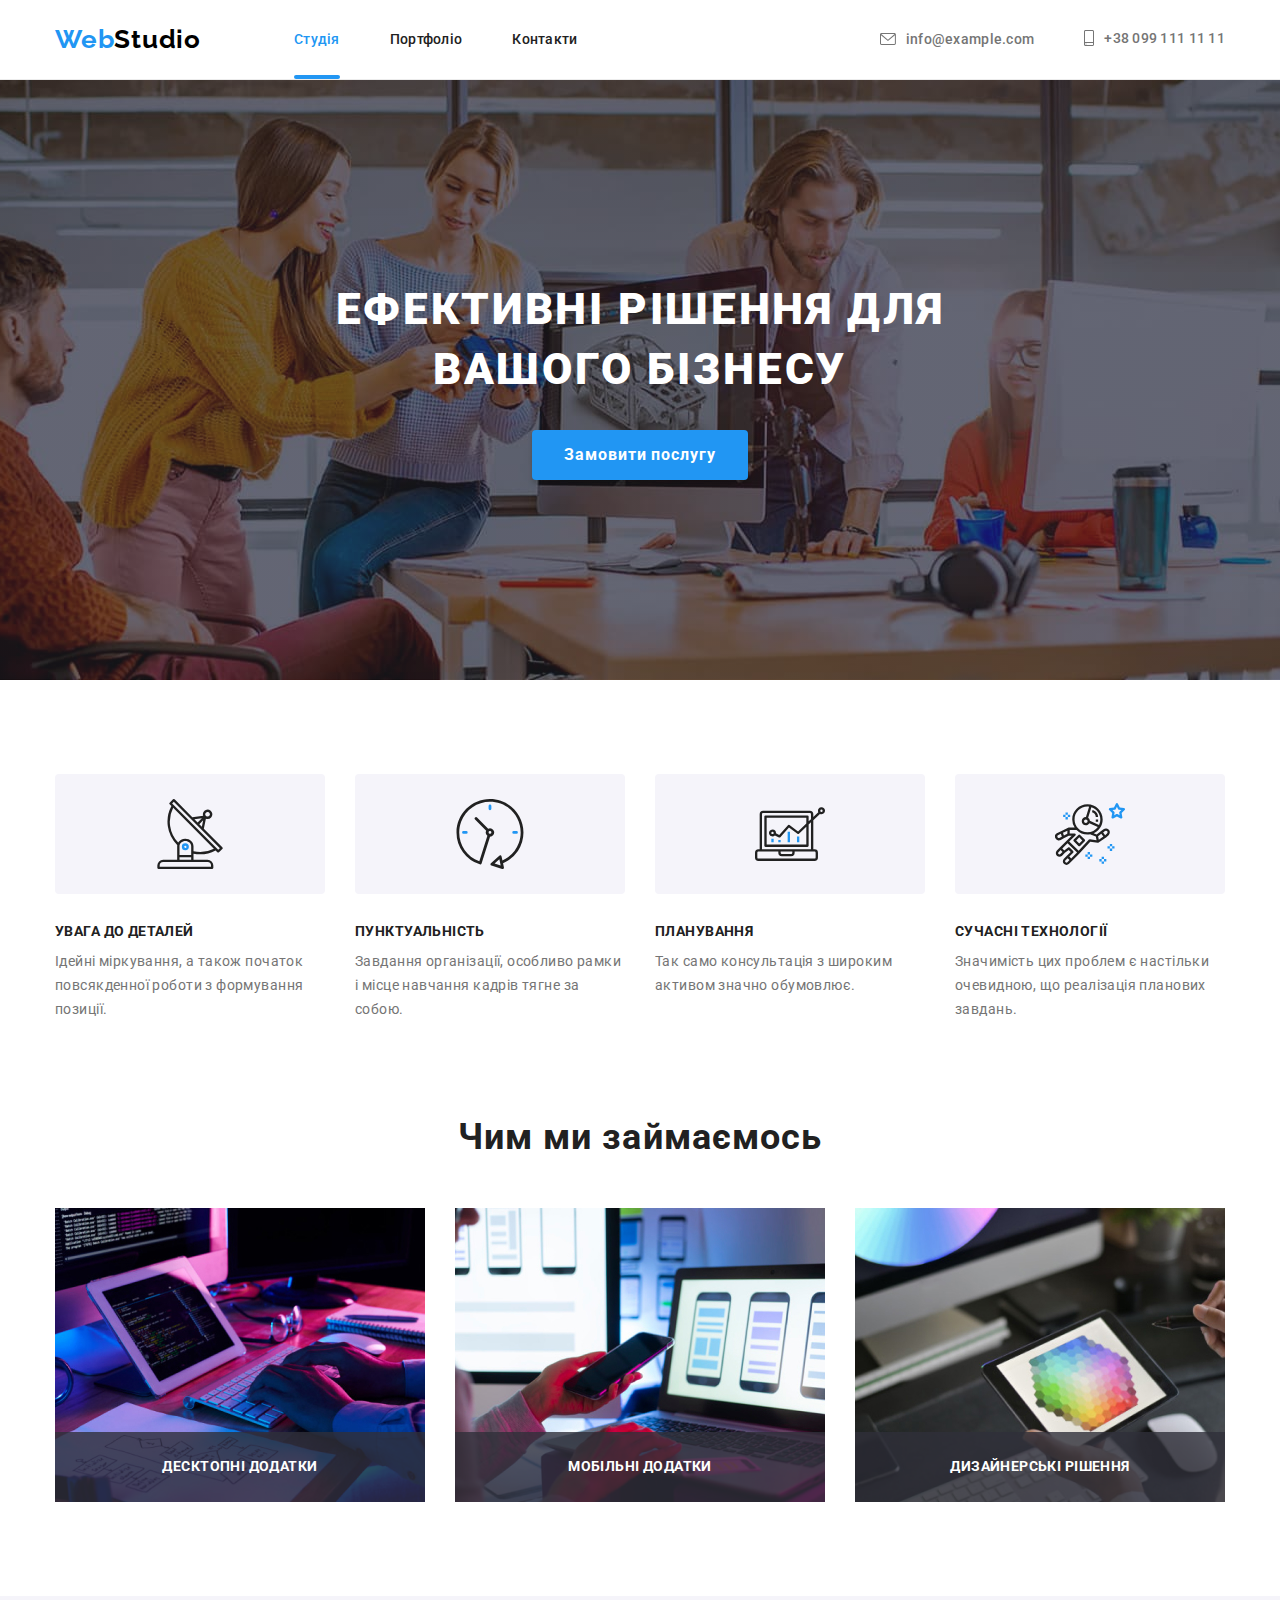
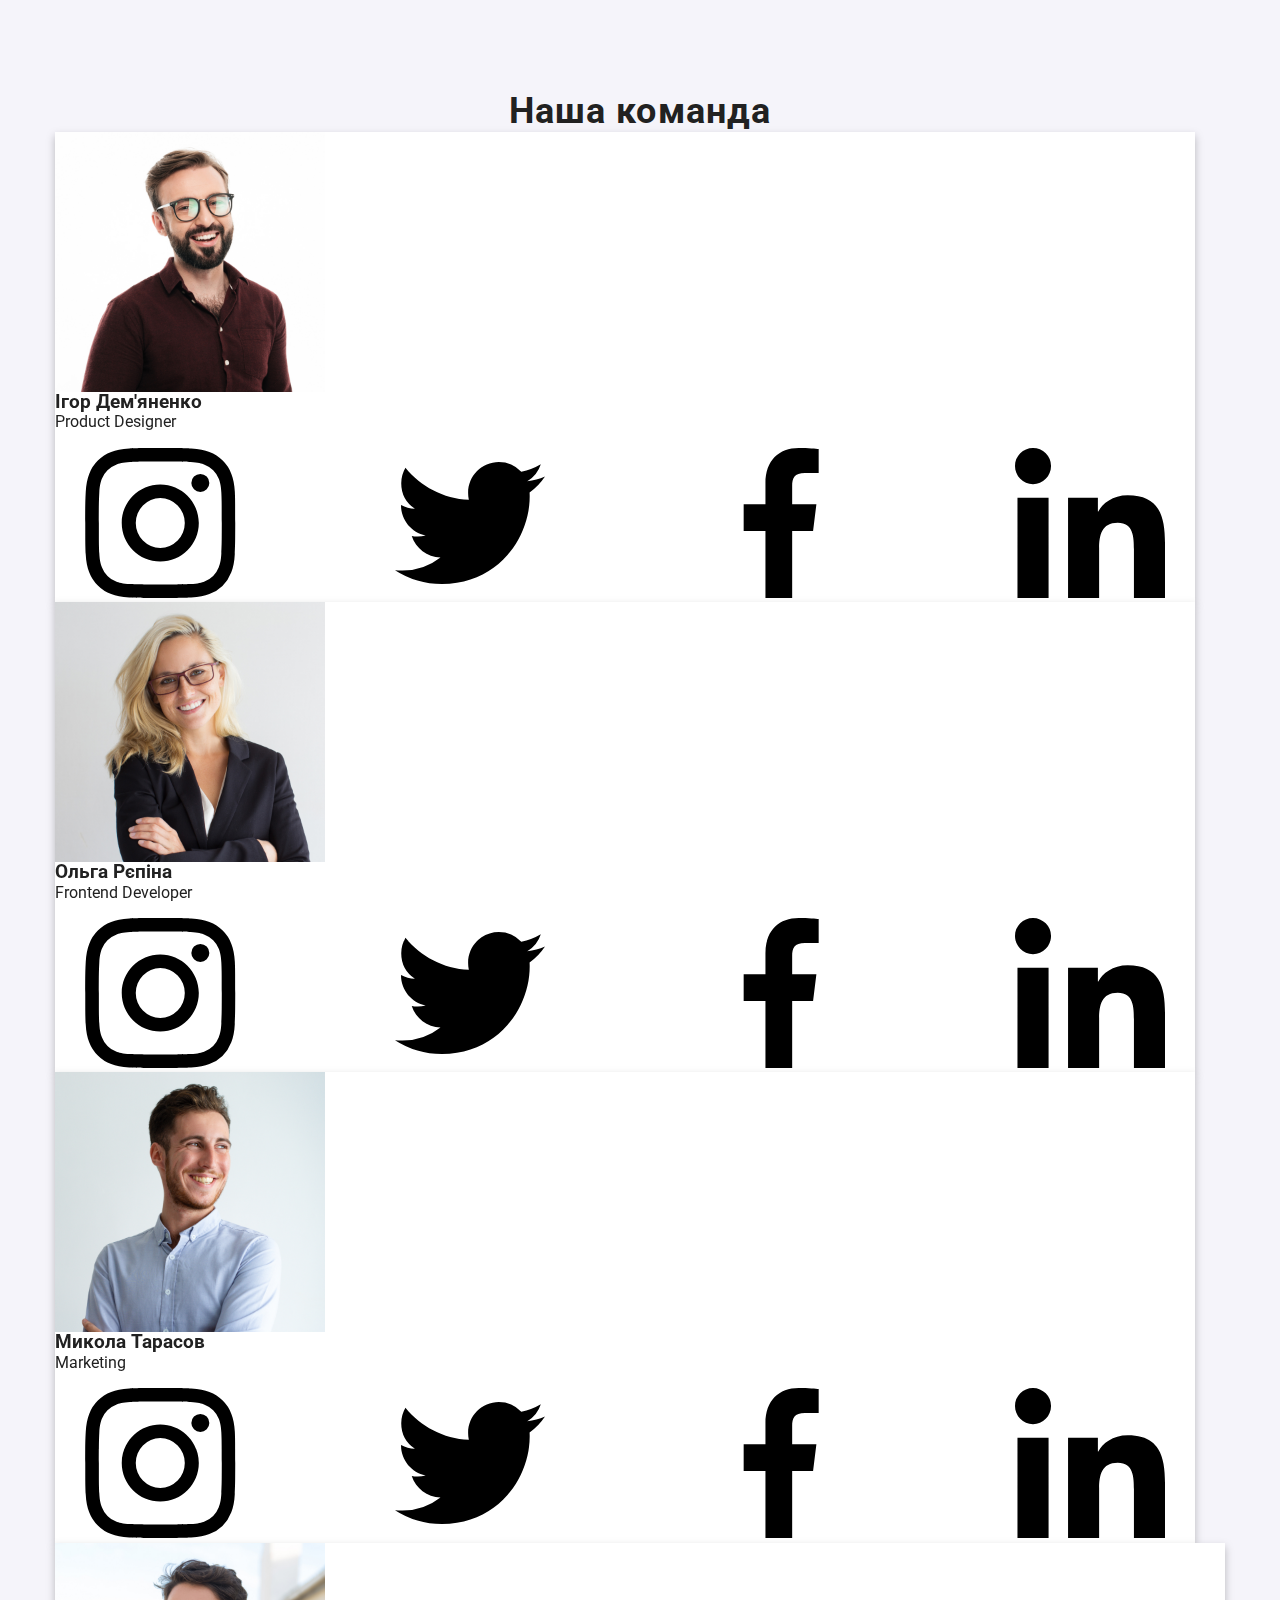
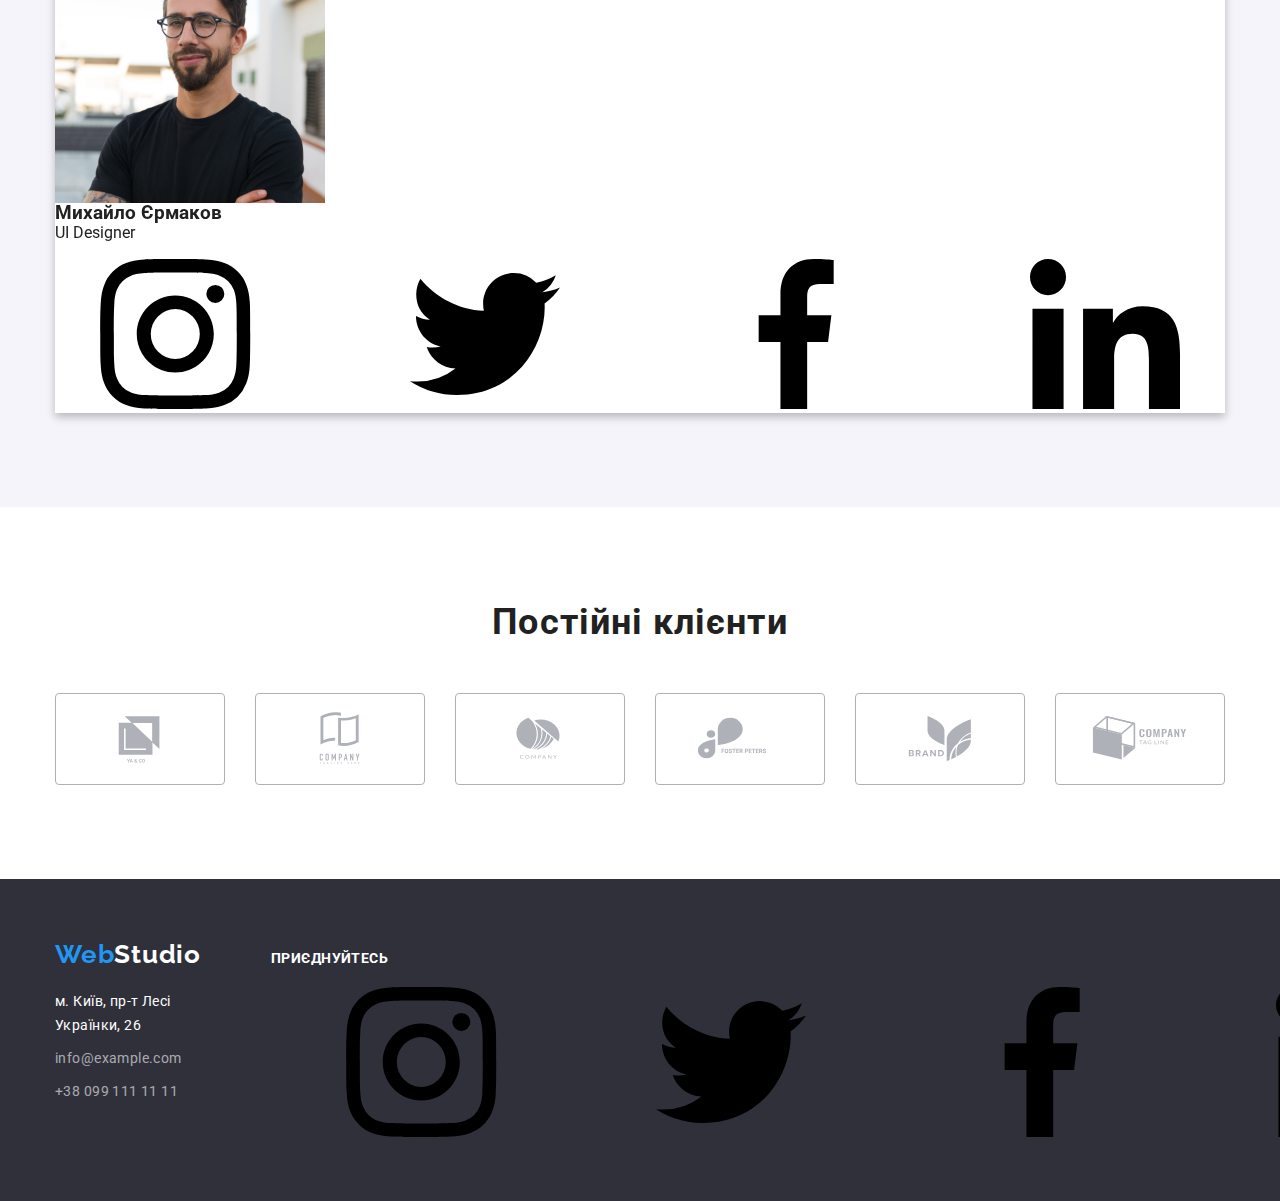
==== commit cc83075b: "Add files via upload" ====
--- a/index.html
+++ b/index.html
@@ -132,37 +132,37 @@
         <section class="team section">
             <div class="container">
                 <h2 class="subtitle">Наша команда</h2>
-                <ul class="team-member-list list">
+                <ul class="member-data-list list">
                     <li class="team-member">
                         <img src="./images/igor.jpg" alt="Ігор Дем'яненко" width="270" height="260">
-                        <div class="member-descr">
-                            <h3  class="team-member-name">Ігор Дем'яненко</h3>
-                            <p lang="en" class="member-position">Product Designer</p>
+                        <div class="team-member__descr">
+                            <h3  class="team-member__name">Ігор Дем'яненко</h3>
+                            <p lang="en" class="team-member__position">Product Designer</p>
                             <ul class="social-list list">
-                                <li class="social-list-item">
-                                    <a href="" class="social-item-link">
-                                        <svg class="social-item-icon">
+                                <li class="social-list__item">
+                                    <a href="" class="social-list__link">
+                                        <svg class="social-list__icon">
                                             <use href="./images/icons.svg#icon-instagram"></use>
                                         </svg>
                                     </a>
                                 </li>
-                                <li class="social-list-item">
-                                    <a href="" class="social-item-link">
-                                        <svg class="social-item-icon">
+                                <li class="social-list__item">
+                                    <a href="" class="social-list__link">
+                                        <svg class="social-list__icon">
                                             <use href="./images/icons.svg#icon-twitter"></use>
                                         </svg>
                                     </a>
                                 </li>
-                                <li class="social-list-item">
-                                    <a href="" class="social-item-link">
-                                        <svg class="social-item-icon">
+                                <li class="social-list__item">
+                                    <a href="" class="social-list__link">
+                                        <svg class="social-list__icon">
                                             <use href="./images/icons.svg#icon-facebook"></use>
                                         </svg>
                                     </a>
                                 </li>
-                                <li class="social-list-item">
-                                    <a href="" class="social-item-link">
-                                        <svg class="social-item-icon">
+                                <li class="social-list__item">
+                                    <a href="" class="social-list__link">
+                                        <svg class="social-list__icon">
                                             <use href="./images/icons.svg#icon-linkedin"></use>
                                         </svg>
                                     </a>
@@ -172,34 +172,34 @@
                     </li>
                     <li class="team-member">
                         <img src="./images/olga.jpg" alt="Ольга Рєпіна" width="270" height="260">
-                        <div class="member-descr">
-                            <h3 class="team-member-name">Ольга Рєпіна</h3>
-                            <p lang="en" class="member-position">Frontend Developer</p>
+                        <div class="team-member__descr">
+                            <h3 class="team-member__name">Ольга Рєпіна</h3>
+                            <p lang="en" class="team-member__position">Frontend Developer</p>
                             <ul class="social-list list">
-                                <li class="social-list-item">
-                                    <a href="" class="social-item-link">
-                                        <svg class="social-item-icon">
+                                <li class="social-list__item">
+                                    <a href="" class="social-list__link">
+                                        <svg class="social-list__icon">
                                             <use href="./images/icons.svg#icon-instagram"></use>
                                         </svg>
                                     </a>
                                 </li>
-                                <li class="social-list-item">
-                                    <a href="" class="social-item-link">
-                                        <svg class="social-item-icon">
+                                <li class="social-list__item">
+                                    <a href="" class="social-list__link">
+                                        <svg class="social-list__icon">
                                             <use href="./images/icons.svg#icon-twitter"></use>
                                         </svg>
                                     </a>
                                 </li>
-                                <li class="social-list-item">
-                                    <a href="" class="social-item-link">
-                                        <svg class="social-item-icon">
+                                <li class="social-list__item">
+                                    <a href="" class="social-list__link">
+                                        <svg class="social-list__icon">
                                             <use href="./images/icons.svg#icon-facebook"></use>
                                         </svg>
                                     </a>
                                 </li>
-                                <li class="social-list-item">
-                                    <a href="" class="social-item-link">
-                                        <svg class="social-item-icon">
+                                <li class="social-list__item">
+                                    <a href="" class="social-list__link">
+                                        <svg class="social-list__icon">
                                             <use href="./images/icons.svg#icon-linkedin"></use>
                                         </svg>
                                     </a>
@@ -209,34 +209,34 @@
                     </li>
                     <li class="team-member">
                         <img src="./images/mykola.jpg" alt="Микола Тарасов" width="270" height="260">
-                        <div class="member-descr">
-                            <h3 class="team-member-name">Микола Тарасов</h3>
-                            <p lang="en" class="member-position">Marketing</p>
+                        <div class="team-member__descr">
+                            <h3 class="team-member__name">Микола Тарасов</h3>
+                            <p lang="en" class="team-member__position">Marketing</p>
                             <ul class="social-list list">
-                                <li class="social-list-item">
-                                    <a href="" class="social-item-link">
-                                        <svg class="social-item-icon">
+                                <li class="social-list__item">
+                                    <a href="" class="social-list__link">
+                                        <svg class="social-list__icon">
                                             <use href="./images/icons.svg#icon-instagram"></use>
                                         </svg>
                                     </a>
                                 </li>
-                                <li class="social-list-item">
-                                    <a href="" class="social-item-link">
-                                        <svg class="social-item-icon">
+                                <li class="social-list__item">
+                                    <a href="" class="social-list__link">
+                                        <svg class="social-list__icon">
                                             <use href="./images/icons.svg#icon-twitter"></use>
                                         </svg>
                                     </a>
                                 </li>
-                                <li class="social-list-item">
-                                    <a href="" class="social-item-link">
-                                        <svg class="social-item-icon">
+                                <li class="social-list__item">
+                                    <a href="" class="social-list__link">
+                                        <svg class="social-list__icon">
                                             <use href="./images/icons.svg#icon-facebook"></use>
                                         </svg>
                                     </a>
                                 </li>
-                                <li class="social-list-item">
-                                    <a href="" class="social-item-link">
-                                        <svg class="social-item-icon">
+                                <li class="social-list__item">
+                                    <a href="" class="social-list__link">
+                                        <svg class="social-list__icon">
                                             <use href="./images/icons.svg#icon-linkedin"></use>
                                         </svg>
                                     </a>
@@ -246,34 +246,34 @@
                     </li>
                     <li class="team-member">
                         <img src="./images/mukhailo.jpg" alt="Михайло Єрмаков" width="270" height="260">
-                        <div class="member-descr">
-                            <h3 class="team-member-name">Михайло Єрмаков</h3>
-                            <p lang="en" class="member-position">UI Designer</p>
+                        <div class="team-member__descr">
+                            <h3 class="team-member__name">Михайло Єрмаков</h3>
+                            <p lang="en" class="team-member__position">UI Designer</p>
                             <ul class="social-list list">
-                                <li class="social-list-item">
-                                    <a href="" class="social-item-link">
-                                        <svg class="social-item-icon">
+                                <li class="social-list__item">
+                                    <a href="" class="social-list__link">
+                                        <svg class="social-list__icon">
                                             <use href="./images/icons.svg#icon-instagram"></use>
                                         </svg>
                                     </a>
                                 </li>
-                                <li class="social-list-item">
-                                    <a href="" class="social-item-link">
-                                        <svg class="social-item-icon">
+                                <li class="social-list__item">
+                                    <a href="" class="social-list__link">
+                                        <svg class="social-list__icon">
                                             <use href="./images/icons.svg#icon-twitter"></use>
                                         </svg>
                                     </a>
                                 </li>
-                                <li class="social-list-item">
-                                    <a href="" class="social-item-link">
-                                        <svg class="social-item-icon">
+                                <li class="social-list__item">
+                                    <a href="" class="social-list__link">
+                                        <svg class="social-list__icon">
                                             <use href="./images/icons.svg#icon-facebook"></use>
                                         </svg>
                                     </a>
                                 </li>
-                                <li class="social-list-item">
-                                    <a href="" class="social-item-link">
-                                        <svg class="social-item-icon">
+                                <li class="social-list__item">
+                                    <a href="" class="social-list__link">
+                                        <svg class="social-list__icon">
                                             <use href="./images/icons.svg#icon-linkedin"></use>
                                         </svg>
                                     </a>
@@ -355,30 +355,30 @@
             <div class="footer-social-list-data">
                 <p class="footer-social-list-subtitle">Приєднуйтесь</p>
                 <ul class="footer-social-list list">
-                    <li class="footer-social-list-item">
-                        <a href="" class="footer-social-item-link">
-                            <svg class="footer-social-item-icon">
+                    <li class="footer-social-list__item">
+                        <a href="" class="footer-social-list__link">
+                            <svg class="footer-social-list__icon">
                                 <use href="./images/icons.svg#icon-instagram"></use>
                             </svg>
                         </a>
                     </li>
-                    <li class="footer-social-list-item">
-                        <a href="" class="footer-social-item-link">
-                            <svg class="footer-social-item-icon">
+                    <li class="footer-social-list__item">
+                        <a href="" class="footer-social-list__link">
+                            <svg class="footer-social-list__icon">
                                 <use href="./images/icons.svg#icon-twitter"></use>
                             </svg>
                         </a>
                     </li>
-                    <li class="footer-social-list-item">
-                        <a href="" class="footer-social-item-link">
-                            <svg class="footer-social-item-icon">
+                    <li class="footer-social-list__item">
+                        <a href="" class="footer-social-list__link">
+                            <svg class="footer-social-list__icon">
                                 <use href="./images/icons.svg#icon-facebook"></use>
                             </svg>
                         </a>
                     </li>
-                    <li class="footer-social-list-item">
-                        <a href="" class="footer-social-item-link">
-                            <svg class="footer-social-item-icon">
+                    <li class="footer-social-list__item">
+                        <a href="" class="footer-social-list__link">
+                            <svg class="footer-social-list__icon">
                                 <use href="./images/icons.svg#icon-linkedin"></use>
                             </svg>
                         </a>
--- a/css/main.min.css
+++ b/css/main.min.css
@@ -1 +1 @@
-/*! modern-normalize v1.1.0 | MIT License | https://github.com/sindresorhus/modern-normalize */*,::before,::after{box-sizing:border-box}html{line-height:1.15;-webkit-text-size-adjust:100%;-moz-tab-size:4;tab-size:4}body{margin:0;font-family:system-ui,-apple-system,"Segoe UI",Roboto,Helvetica,Arial,sans-serif,"Apple Color Emoji","Segoe UI Emoji"}hr{height:0;color:inherit}abbr[title]{text-decoration:underline dotted}b,strong{font-weight:bolder}code,kbd,samp,pre{font-family:ui-monospace,SFMono-Regular,Consolas,"Liberation Mono",Menlo,monospace;font-size:1em}small{font-size:80%}sub,sup{font-size:75%;line-height:0;position:relative;vertical-align:baseline}sub{bottom:-0.25em}sup{top:-0.5em}table{text-indent:0;border-color:inherit}button,input,optgroup,select,textarea{font-family:inherit;font-size:100%;line-height:1.15;margin:0}button,select{text-transform:none}button,[type=button],[type=reset],[type=submit]{-webkit-appearance:button}::-moz-focus-inner{border-style:none;padding:0}:-moz-focusring{outline:1px dotted ButtonText}:-moz-ui-invalid{box-shadow:none}legend{padding:0}progress{vertical-align:baseline}::-webkit-inner-spin-button,::-webkit-outer-spin-button{height:auto}[type=search]{-webkit-appearance:textfield;outline-offset:-2px}::-webkit-search-decoration{-webkit-appearance:none}::-webkit-file-upload-button{-webkit-appearance:button;font:inherit}summary{display:list-item}:root{--main-gray: #757575;--main-black: #212121;--main-blue: #2196F3;--main-white: #FFFFFF;--main-light-gray: #F5F4FA;--gray-background: #2F303A;--transition-dur-funk: 250ms cubic-bezier(0.4, 0, 0.2, 1)}.hidden{position:absolute;width:1px;height:1px;margin:-1px;padding:0;overflow:hidden;border:0;clip:rect(0 0 0 0)}body{font-family:"Roboto",sans-serif;color:var(--main-black);background-color:#fff}h1,h2,h3,h4,h5,h6,p{margin-top:0;margin-bottom:0}ul,ol{margin-top:0;margin-bottom:0;padding-left:0}img{display:block}.list{list-style:none}.link{text-decoration:none}.section{padding-top:94px;padding-bottom:94px}.container{width:1200px;margin-left:auto;margin-right:auto;padding-left:15px;padding-right:15px}.subtitle{font-weight:700;font-size:36px;line-height:1.17;text-align:center;letter-spacing:.03em}.header{padding-top:24px;padding-bottom:24px;border-bottom:1px solid #ececec}.header-container{display:flex;align-items:center}.logo{font-family:"Raleway",sans-serif;font-weight:700;font-size:26px;line-height:1.2;letter-spacing:.03em;color:var(--main-blue);text-decoration:none}.header-container .logo{margin-right:93px}.logo-word{color:#000}.menu-list{font-weight:500;font-size:14px;line-height:1.14;letter-spacing:.02em;display:flex;align-items:center}.menu-list-item{position:relative}.menu-list-item:not(:last-child){margin-right:50px}.menu-link-name.active::after{position:absolute;display:flex;content:"";width:100%;height:4px;background-color:var(--main-blue);border-radius:2px;bottom:0}.header-address{font-weight:500;font-size:14px;line-height:1.15;letter-spacing:.02em;display:flex;align-items:center;margin-left:auto}.header-address-item:not(:last-child){margin-right:50px}.menu-link-name{position:relative;color:var(--main-black);padding-top:30px;padding-bottom:32px;transition:color var(--transition-dur-funk)}.menu-link-name:hover,.menu-link-name:focus{color:var(--main-blue)}.address-info{color:var(--main-gray);align-items:center;display:inline-flex;transition:fill var(--transition-dur-funk),color var(--transition-dur-funk)}.address-info:hover,.address-info:focus{color:var(--main-blue)}.active{color:var(--main-blue)}.mail-icon{width:16px;height:12px;margin-right:10px;display:inline-block}.phone-icon{width:10px;height:16px;margin-right:10px;display:inline-block}.mail-icon:hover,.mail-icon:focus,.phone-icon:hover,.phone-icon:focus,.address-info{fill:currentColor}.solutions{color:var(--main-white);background-color:#c4c4c4;background-image:linear-gradient(rgba(47, 48, 58, 0.4), rgba(47, 48, 58, 0.4)),url(../images/team-bckgrnd.jpg);background-size:1600px;background-repeat:no-repeat;background-position:center;align-items:center;text-align:center;padding-top:200px;padding-bottom:200px}.main-text{font-weight:900;font-size:44px;line-height:1.36;text-align:center;letter-spacing:.06em;text-transform:uppercase;width:696px;margin-left:auto;margin-right:auto;margin-bottom:30px}.modal-button{font-family:inherit;font-weight:700;font-size:16px;line-height:1.87;color:inherit;background-color:var(--main-blue);cursor:pointer;text-align:center;letter-spacing:.06em;border:none;box-shadow:0px 4px 4px rgba(0,0,0,.15);padding:10px 32px;border-radius:4px;min-width:200px;min-height:50px;transition:background-color var(--transition-dur-funk)}.modal-button:hover,.modal-button:focus{background-color:#188ce8}.advantage-list{display:flex;justify-content:center}.advantage-name{font-weight:700;font-size:14px;line-height:1.14;letter-spacing:.03em;text-transform:uppercase;margin-bottom:10px}.advantage-picture{height:120px;background-color:#f5f4fa;border-radius:4px;margin-bottom:30px;display:flex;justify-content:center;align-items:center}.advantage-picture-icon{width:70px;height:70px}.advantage-list-item{width:270px}.advantage-list-item:not(:last-child){margin-right:30px}.advantage-descr{font-size:14px;line-height:1.71;letter-spacing:.03em;color:var(--main-gray)}.work{padding-top:0}.work-list{display:flex;margin-top:50px}.work-list-item:not(:last-child){margin-right:30px}.work-list-item-thumb{position:relative;display:flex}.work-thumb-overlay{position:absolute;display:inline-flex;background:rgba(47,48,58,.8);width:100%;height:70px;bottom:0;font-weight:700;font-size:14px;line-height:1.14;letter-spacing:.03em;text-transform:uppercase;justify-content:center;align-items:center;color:var(--main-white)}.team{background-color:var(--main-light-gray)}.team-member{background-color:var(--main-white);filter:drop-shadow(0px 4px 4px rgba(0, 0, 0, 0.25))}.team-member:not(:last-child){margin-right:30px}.team-member-list{display:flex;flex-wrap:wrap;margin-top:50px}.member-descr{padding-top:30px;padding-bottom:30px}.team-member-name{font-weight:500;font-size:16px;line-height:1.19;text-align:center;letter-spacing:.03em;margin-bottom:10px}.member-position{line-height:1.19;text-align:center;letter-spacing:.03em;color:var(--main-gray)}.social-list{display:flex;justify-content:center;gap:10px;margin-top:16px}.social-item-icon{width:20px;height:20px;fill:#afb1b8;transition:fill var(--transition-dur-funk)}.social-item-link{display:flex;justify-content:center;align-items:center;width:44px;height:44px;border-radius:50%;transition:background-color var(--transition-dur-funk)}.social-item-link:hover,.social-item-link:focus{background-color:var(--main-blue)}.social-item-link:hover .social-item-icon,.social-item-link:focus .social-item-icon{fill:var(--main-white)}.regular-client-list{margin-top:50px;display:flex;gap:30px}.regular-client-item{width:170px;height:92px}.regular-client-link:hover .regular-client-logo,.regular-client-link:focus .regular-client-logo,.regular-client-link:hover,.regular-client-link:focus{fill:var(--main-blue);border-color:var(--main-blue)}.regular-client-link{width:100%;height:100%;border:1px solid #afb1b8;border-radius:4px;justify-content:center;align-items:center;display:inline-flex;transition:border-color var(--transition-dur-funk)}.regular-client-logo{width:106px;height:60px;fill:#afb1b8;transition:fill var(--transition-dur-funk)}.footer{background-color:var(--gray-background);padding-top:60px;padding-bottom:60px}.footer-data{display:flex;align-items:baseline}.footer-logo-word{color:var(--main-white)}.footer-address-data{font-size:14px;line-height:1.71;letter-spacing:.03em;color:var(--main-white);margin-bottom:9px}.footer-address-item:first-child{margin-bottom:9px}.footer-address-info{font-size:14px;line-height:1.71;letter-spacing:.03em;color:rgba(255,255,255,.6);transition:color var(--transition-dur-funk)}address{font-style:normal;margin-top:20px}.footer-address-info:hover,.footer-address-info:focus{color:var(--main-blue)}.footer-social-list-data{margin-left:70px}.footer-social-list-subtitle{font-weight:700;font-size:14px;line-height:1.14;letter-spacing:.03em;text-transform:uppercase;color:var(--main-white);margin-bottom:20px}.footer-social-list{display:flex;gap:10px}.footer-social-item-link{display:flex;justify-content:center;align-items:center;width:44px;height:44px;border-radius:50%;background-color:rgba(255,255,255,.1);transition:background-color var(--transition-dur-funk)}.footer-social-item-link:hover,.footer-social-item-link:focus{background-color:var(--main-blue)}.footer-social-item-icon{width:20px;height:20px;fill:var(--main-white)}.footer-subscribe{margin-left:93px}.footer-subscribe-form{display:flex}.subscribe-email{width:358px;height:50px;border:1px solid rgba(255,255,255,.3);filter:drop-shadow(0px 4px 4px rgba(0, 0, 0, 0.15));border-radius:4px;background-color:var(--gray-background);padding:16px 15px;color:var(--main-white)}.subscribe-email::placeholder{font-weight:400;font-size:16px;line-height:1.25;letter-spacing:.03em;color:rgba(255,255,255,.6)}.subscribe-button{width:200px;height:50px;font-weight:700;font-size:16px;line-height:1.88;display:flex;align-items:center;letter-spacing:.06em;justify-content:center;color:var(--main-white);background-color:var(--main-blue);box-shadow:0px 4px 4px rgba(0,0,0,.15);border-radius:4px;cursor:pointer;border:none;margin-left:12px;transition:background-color var(--transition-dur-funk)}.subscribe-button:hover,.subscribe-button:focus{background-color:#188ce8}.subscribe-button-icon{width:24px;height:24px;margin-left:10px}.filter-list{display:flex}.filter-button{font-family:inherit;font-weight:500;font-size:16px;line-height:1.63;text-align:center;letter-spacing:.03em;background-color:var(--main-light-gray);cursor:pointer;border:none;border-radius:4px;padding:6px 22px;transition:color var(--transition-dur-funk),background-color var(--transition-dur-funk),box-shadow var(--transition-dur-funk)}.filter-list{justify-content:center}.filter-list-item:not(:last-child){margin-right:8px}.filter-button:hover,.filter-button:focus{color:var(--main-white);background-color:var(--main-blue);box-shadow:0px 3px 1px rgba(0,0,0,.1),0px 1px 2px rgba(0,0,0,.08),0px 2px 2px rgba(0,0,0,.12)}.client-list{display:flex;flex-wrap:wrap;gap:30px;margin-top:50px}.client-list-item{flex-basis:calc((100% - 60px)/3)}.client-list-item-link{display:block;transition:box-shadow var(--transition-dur-funk)}.client-list-item-link:hover .client-list-item-overlay,.client-list-item-link:focus .client-list-item-overlay,.client-list-item-link:hover,.client-list-item-link:focus{transform:translate(0, 0);box-shadow:0px 1px 1px rgba(0,0,0,.12),0px 4px 4px rgba(0,0,0,.06),1px 4px 6px rgba(0,0,0,.16)}.client-list-item-thumb{position:relative;overflow:hidden}.client-list-item-overlay{position:absolute;display:flex;top:0;left:0;transform:translate(0, 100%);transition:transform var(--transition-dur-funk);width:100%;height:100%;font-weight:400;font-size:18px;line-height:1.56;letter-spacing:.03em;padding:63px 24px;color:var(--main-white);background:rgba(33,150,243,.9);justify-content:center;align-items:center;pointer-events:none}.client-descr{padding:24px 20px;border-left:1px solid #eee;border-right:1px solid #eee;border-bottom:1px solid #eee}.client-name{font-weight:700;font-size:18px;line-height:2;letter-spacing:.06em;color:var(--main-black);margin-bottom:4px}.client-type{line-height:1.88;letter-spacing:.03em;color:var(--main-gray)}.backdrop{position:fixed;top:0;left:0;width:100%;height:100%;z-index:100;background:rgba(0,0,0,.2);transition:opacity var(--transition-dur-funk),visibility var(--transition-dur-funk)}.backdrop.is-hidden{opacity:0;pointer-events:none;visibility:hidden}.modal{position:absolute;width:528px;height:581px;top:50%;left:50%;transform:translate(-50%, -50%);background:#fff;box-shadow:0px 1px 3px rgba(0,0,0,.12),0px 1px 1px rgba(0,0,0,.14),0px 2px 1px rgba(0,0,0,.2);border-radius:4px}.close-button{position:absolute;top:8px;right:8px;display:flex;justify-content:center;align-items:center;width:30px;height:30px;border-radius:50%;background:#fff;border:1px solid rgba(0,0,0,.1);cursor:pointer;padding:0;transition:border-color var(--transition-dur-funk)}.close-button-icon{width:18px;height:18px;transition:fill var(--transition-dur-funk)}.close-button:hover,.close-button:focus{border-color:var(--main-blue)}.close-button:hover .close-button-icon,.close-button:focus .close-button-icon{fill:var(--main-blue)}.modal-form{display:flex;flex-direction:column;padding:40px}.modal-form-subtitle{font-weight:700;font-size:20px;line-height:1.15;text-align:center;letter-spacing:.03em;color:var(--main-black);margin-bottom:12px}.modal-form-input{width:100%;box-sizing:border-box;border:1px solid rgba(33,33,33,.2);border-radius:4px;height:40px;padding-left:42px;transition:border-color var(--transition-dur-funk);cursor:pointer}.modal-form-input:focus{outline:none;border-color:var(--main-blue)}.modal-form-input:focus+.modal-form-input-icon{fill:var(--main-blue)}.modal-form-field{margin-bottom:10px;color:var(--main-black)}.modal-form-field:nth-child(5){margin-bottom:20px}.modal-form-input-descr{display:block;font-weight:400;font-size:12px;line-height:1.16;letter-spacing:.01em;margin-bottom:4px;color:var(--main-gray)}.modal-form-input-icon{position:absolute;top:50%;left:12px;transform:translate(0, -50%);width:18px;height:18px;transition:fill var(--transition-dur-funk)}.modal-form-input-wrapper{display:block;position:relative}.modal-form-message{resize:none;width:100%;height:120px;padding:12px 16px;transition:border-color var(--transition-dur-funk);border:1px solid rgba(33,33,33,.2);border-radius:4px;cursor:pointer}.modal-form-message::placeholder{font-weight:400;font-size:12px;line-height:1.16;letter-spacing:.01em;color:rgba(117,117,117,.5)}.modal-form-message:focus{outline:none;border-color:var(--main-blue)}.modal-form-check-descr{display:flex;align-items:center;font-weight:400;font-size:14px;line-height:1.71;letter-spacing:.03em;color:var(--main-gray);margin-bottom:30px}.modal-form-check-descr-link{color:var(--main-blue);text-decoration:underline}.modal-form-check-descr::before{content:"";display:block;width:16px;height:15px;border:1px solid var(--main-black);border-radius:2px;margin-right:8px;cursor:pointer;transition:background-color var(--transition-dur-funk)}.modal-form-check:checked+.modal-form-check-descr::before{background-color:var(--main-blue);background-image:url(../images/icon-check.svg);background-position:center;border-color:var(--main-blue)}.modal-form-check:focus+.modal-form-check-descr::before{outline:2px solid rgba(0,0,255,.5)}.madal-form-submit{width:200px;height:50px;background-color:var(--main-blue);box-shadow:0px 4px 4px rgba(0,0,0,.15);border-radius:4px;border:none;font-weight:700;font-size:16px;line-height:1.88;letter-spacing:.06em;color:var(--main-white);margin-left:auto;margin-right:auto;transition:background-color var(--transition-dur-funk);cursor:pointer}.madal-form-submit:hover,.madal-form-submit:focus{background-color:#188ce8}/*# sourceMappingURL=main.min.css.map */+/*! modern-normalize v1.1.0 | MIT License | https://github.com/sindresorhus/modern-normalize */*,::before,::after{box-sizing:border-box}html{line-height:1.15;-webkit-text-size-adjust:100%;-moz-tab-size:4;tab-size:4}body{margin:0;font-family:system-ui,-apple-system,"Segoe UI",Roboto,Helvetica,Arial,sans-serif,"Apple Color Emoji","Segoe UI Emoji"}hr{height:0;color:inherit}abbr[title]{text-decoration:underline dotted}b,strong{font-weight:bolder}code,kbd,samp,pre{font-family:ui-monospace,SFMono-Regular,Consolas,"Liberation Mono",Menlo,monospace;font-size:1em}small{font-size:80%}sub,sup{font-size:75%;line-height:0;position:relative;vertical-align:baseline}sub{bottom:-0.25em}sup{top:-0.5em}table{text-indent:0;border-color:inherit}button,input,optgroup,select,textarea{font-family:inherit;font-size:100%;line-height:1.15;margin:0}button,select{text-transform:none}button,[type=button],[type=reset],[type=submit]{-webkit-appearance:button}::-moz-focus-inner{border-style:none;padding:0}:-moz-focusring{outline:1px dotted ButtonText}:-moz-ui-invalid{box-shadow:none}legend{padding:0}progress{vertical-align:baseline}::-webkit-inner-spin-button,::-webkit-outer-spin-button{height:auto}[type=search]{-webkit-appearance:textfield;outline-offset:-2px}::-webkit-search-decoration{-webkit-appearance:none}::-webkit-file-upload-button{-webkit-appearance:button;font:inherit}summary{display:list-item}:root{--main-gray: #757575;--main-black: #212121;--main-blue: #2196F3;--main-white: #FFFFFF;--main-light-gray: #F5F4FA;--gray-background: #2F303A;--transition-dur-funk: 250ms cubic-bezier(0.4, 0, 0.2, 1)}.hidden{position:absolute;width:1px;height:1px;margin:-1px;padding:0;overflow:hidden;border:0;clip:rect(0 0 0 0)}body{font-family:"Roboto",sans-serif;color:var(--main-black);background-color:#fff}h1,h2,h3,h4,h5,h6,p{margin-top:0;margin-bottom:0}ul,ol{margin-top:0;margin-bottom:0;padding-left:0}img{display:block}.list{list-style:none}.link{text-decoration:none}.section{padding-top:94px;padding-bottom:94px}.container{width:1200px;margin-left:auto;margin-right:auto;padding-left:15px;padding-right:15px}.subtitle{font-weight:700;font-size:36px;line-height:1.17;text-align:center;letter-spacing:.03em}.header{padding-top:24px;padding-bottom:24px;border-bottom:1px solid #ececec}.header-container{display:flex;align-items:center}.logo{font-family:"Raleway",sans-serif;font-weight:700;font-size:26px;line-height:1.2;letter-spacing:.03em;color:var(--main-blue);text-decoration:none}.header-container .logo{margin-right:93px}.logo-word{color:#000}.menu-list{font-weight:500;font-size:14px;line-height:1.14;letter-spacing:.02em;display:flex;align-items:center}.menu-list-item{position:relative}.menu-list-item:not(:last-child){margin-right:50px}.header-address{font-weight:500;font-size:14px;line-height:1.15;letter-spacing:.02em;display:flex;align-items:center;margin-left:auto}.header-address-item:not(:last-child){margin-right:50px}.menu-link-name{position:relative;color:var(--main-black);padding-top:30px;padding-bottom:32px;transition:color var(--transition-dur-funk)}.menu-link-name:hover,.menu-link-name:focus{color:var(--main-blue)}.menu-link-name.active{color:var(--main-blue)}.menu-link-name.active::after{position:absolute;display:flex;content:"";width:100%;height:4px;background-color:var(--main-blue);border-radius:2px;bottom:0}.address-info{color:var(--main-gray);align-items:center;display:inline-flex;transition:fill var(--transition-dur-funk),color var(--transition-dur-funk)}.address-info:hover,.address-info:focus{color:var(--main-blue)}.mail-icon{width:16px;height:12px;margin-right:10px;display:inline-block}.phone-icon{width:10px;height:16px;margin-right:10px;display:inline-block}.mail-icon:hover,.mail-icon:focus,.phone-icon:hover,.phone-icon:focus,.address-info{fill:currentColor}.solutions{color:var(--main-white);background-color:#c4c4c4;background-image:linear-gradient(rgba(47, 48, 58, 0.4), rgba(47, 48, 58, 0.4)),url(../images/team-bckgrnd.jpg);background-size:1600px;background-repeat:no-repeat;background-position:center;align-items:center;text-align:center;padding-top:200px;padding-bottom:200px}.main-text{font-weight:900;font-size:44px;line-height:1.36;text-align:center;letter-spacing:.06em;text-transform:uppercase;width:696px;margin-left:auto;margin-right:auto;margin-bottom:30px}.modal-button{font-family:inherit;font-weight:700;font-size:16px;line-height:1.87;color:inherit;background-color:var(--main-blue);cursor:pointer;text-align:center;letter-spacing:.06em;border:none;box-shadow:0px 4px 4px rgba(0,0,0,.15);padding:10px 32px;border-radius:4px;min-width:200px;min-height:50px;transition:background-color var(--transition-dur-funk)}.modal-button:hover,.modal-button:focus{background-color:#188ce8}.advantage-list{display:flex;justify-content:center}.advantage-name{font-weight:700;font-size:14px;line-height:1.14;letter-spacing:.03em;text-transform:uppercase;margin-bottom:10px}.advantage-picture{height:120px;background-color:#f5f4fa;border-radius:4px;margin-bottom:30px;display:flex;justify-content:center;align-items:center}.advantage-picture-icon{width:70px;height:70px}.advantage-list-item{width:270px}.advantage-list-item:not(:last-child){margin-right:30px}.advantage-descr{font-size:14px;line-height:1.71;letter-spacing:.03em;color:var(--main-gray)}.work{padding-top:0}.work-list{display:flex;margin-top:50px}.work-list-item:not(:last-child){margin-right:30px}.work-list-item-thumb{position:relative;display:flex}.work-thumb-overlay{position:absolute;display:inline-flex;background:rgba(47,48,58,.8);width:100%;height:70px;bottom:0;font-weight:700;font-size:14px;line-height:1.14;letter-spacing:.03em;text-transform:uppercase;justify-content:center;align-items:center;color:var(--main-white)}.team{background-color:var(--main-light-gray)}.team-member{background-color:var(--main-white);filter:drop-shadow(0px 4px 4px rgba(0, 0, 0, 0.25))}.team-member:not(:last-child){margin-right:30px}.team-member-list{display:flex;flex-wrap:wrap;margin-top:50px}.member-descr{padding-top:30px;padding-bottom:30px}.team-member-name{font-weight:500;font-size:16px;line-height:1.19;text-align:center;letter-spacing:.03em;margin-bottom:10px}.member-position{line-height:1.19;text-align:center;letter-spacing:.03em;color:var(--main-gray)}.social-list{display:flex;justify-content:center;gap:10px;margin-top:16px}.social-item-icon{width:20px;height:20px;fill:#afb1b8;transition:fill var(--transition-dur-funk)}.social-item-link:hover .social-item-icon,.social-item-link:focus .social-item-icon{fill:var(--main-white)}.social-item-link{display:flex;justify-content:center;align-items:center;width:44px;height:44px;border-radius:50%;transition:background-color var(--transition-dur-funk)}.social-item-link:hover,.social-item-link:focus{background-color:var(--main-blue)}.regular-client-list{margin-top:50px;display:flex;gap:30px}.regular-client-item{width:170px;height:92px}.regular-client-link:hover .regular-client-logo,.regular-client-link:focus .regular-client-logo,.regular-client-link:hover,.regular-client-link:focus{fill:var(--main-blue);border-color:var(--main-blue)}.regular-client-link{width:100%;height:100%;border:1px solid #afb1b8;border-radius:4px;justify-content:center;align-items:center;display:inline-flex;transition:border-color var(--transition-dur-funk)}.regular-client-logo{width:106px;height:60px;fill:#afb1b8;transition:fill var(--transition-dur-funk)}.footer{background-color:var(--gray-background);padding-top:60px;padding-bottom:60px}.footer-data{display:flex;align-items:baseline}.footer-logo-word{color:var(--main-white)}.footer-address-data{font-size:14px;line-height:1.71;letter-spacing:.03em;color:var(--main-white);margin-bottom:9px}.footer-address-item:first-child{margin-bottom:9px}.footer-address-info{font-size:14px;line-height:1.71;letter-spacing:.03em;color:rgba(255,255,255,.6);transition:color var(--transition-dur-funk)}address{font-style:normal;margin-top:20px}.footer-address-info:hover,.footer-address-info:focus{color:var(--main-blue)}.footer-social-list-data{margin-left:70px}.footer-social-list-subtitle{font-weight:700;font-size:14px;line-height:1.14;letter-spacing:.03em;text-transform:uppercase;color:var(--main-white);margin-bottom:20px}.footer-social-list{display:flex;gap:10px}.footer-social-item-link{display:flex;justify-content:center;align-items:center;width:44px;height:44px;border-radius:50%;background-color:rgba(255,255,255,.1);transition:background-color var(--transition-dur-funk)}.footer-social-item-link:hover,.footer-social-item-link:focus{background-color:var(--main-blue)}.footer-social-item-icon{width:20px;height:20px;fill:var(--main-white)}.footer-subscribe{margin-left:93px}.footer-subscribe-form{display:flex}.subscribe-email{width:358px;height:50px;border:1px solid rgba(255,255,255,.3);filter:drop-shadow(0px 4px 4px rgba(0, 0, 0, 0.15));border-radius:4px;background-color:var(--gray-background);padding:16px 15px;color:var(--main-white)}.subscribe-email::placeholder{font-weight:400;font-size:16px;line-height:1.25;letter-spacing:.03em;color:rgba(255,255,255,.6)}.subscribe-button{width:200px;height:50px;font-weight:700;font-size:16px;line-height:1.88;display:flex;align-items:center;letter-spacing:.06em;justify-content:center;color:var(--main-white);background-color:var(--main-blue);box-shadow:0px 4px 4px rgba(0,0,0,.15);border-radius:4px;cursor:pointer;border:none;margin-left:12px;transition:background-color var(--transition-dur-funk)}.subscribe-button:hover,.subscribe-button:focus{background-color:#188ce8}.subscribe-button-icon{width:24px;height:24px;margin-left:10px}.filter-list{display:flex;justify-content:center}.filter-button{font-family:inherit;font-weight:500;font-size:16px;line-height:1.63;text-align:center;letter-spacing:.03em;background-color:var(--main-light-gray);cursor:pointer;border:none;border-radius:4px;padding:6px 22px;transition:color var(--transition-dur-funk),background-color var(--transition-dur-funk),box-shadow var(--transition-dur-funk)}.filter-button:hover,.filter-button:focus{color:var(--main-white);background-color:var(--main-blue);box-shadow:0px 3px 1px rgba(0,0,0,.1),0px 1px 2px rgba(0,0,0,.08),0px 2px 2px rgba(0,0,0,.12)}.filter-list-item:not(:last-child){margin-right:8px}.client-list{display:flex;flex-wrap:wrap;gap:30px;margin-top:50px}.client-list-item{flex-basis:calc((100% - 60px)/3)}.client-list-item-link{display:block;transition:box-shadow var(--transition-dur-funk)}.client-list-item-link:hover .client-list-item-overlay,.client-list-item-link:focus .client-list-item-overlay,.client-list-item-link:hover,.client-list-item-link:focus{transform:translate(0, 0);box-shadow:0px 1px 1px rgba(0,0,0,.12),0px 4px 4px rgba(0,0,0,.06),1px 4px 6px rgba(0,0,0,.16)}.client-list-item-thumb{position:relative;overflow:hidden}.client-list-item-overlay{position:absolute;display:flex;top:0;left:0;transform:translate(0, 100%);transition:transform var(--transition-dur-funk);width:100%;height:100%;font-weight:400;font-size:18px;line-height:1.56;letter-spacing:.03em;padding:63px 24px;color:var(--main-white);background:rgba(33,150,243,.9);justify-content:center;align-items:center;pointer-events:none}.client-descr{padding:24px 20px;border-left:1px solid #eee;border-right:1px solid #eee;border-bottom:1px solid #eee}.client-name{font-weight:700;font-size:18px;line-height:2;letter-spacing:.06em;color:var(--main-black);margin-bottom:4px}.client-type{line-height:1.88;letter-spacing:.03em;color:var(--main-gray)}.backdrop{position:fixed;top:0;left:0;width:100%;height:100%;z-index:100;background:rgba(0,0,0,.2);transition:opacity var(--transition-dur-funk),visibility var(--transition-dur-funk)}.backdrop.is-hidden{opacity:0;pointer-events:none;visibility:hidden}.modal{position:absolute;width:528px;height:581px;top:50%;left:50%;transform:translate(-50%, -50%);background:#fff;box-shadow:0px 1px 3px rgba(0,0,0,.12),0px 1px 1px rgba(0,0,0,.14),0px 2px 1px rgba(0,0,0,.2);border-radius:4px}.close-button{position:absolute;top:8px;right:8px;display:flex;justify-content:center;align-items:center;width:30px;height:30px;border-radius:50%;background:#fff;border:1px solid rgba(0,0,0,.1);cursor:pointer;padding:0;transition:border-color var(--transition-dur-funk)}.close-button:hover,.close-button:focus{border-color:var(--main-blue)}.close-button-icon{width:18px;height:18px;transition:fill var(--transition-dur-funk)}.close-button:hover .close-button-icon,.close-button:focus .close-button-icon{fill:var(--main-blue)}.modal-form{display:flex;flex-direction:column;padding:40px}.modal-form-subtitle{font-weight:700;font-size:20px;line-height:1.15;text-align:center;letter-spacing:.03em;color:var(--main-black);margin-bottom:12px}.modal-form-input{width:100%;box-sizing:border-box;border:1px solid rgba(33,33,33,.2);border-radius:4px;height:40px;padding-left:42px;transition:border-color var(--transition-dur-funk);cursor:pointer}.modal-form-input:focus{outline:none;border-color:var(--main-blue)}.modal-form-input:focus+.modal-form-input-icon{fill:var(--main-blue)}.modal-form-field{margin-bottom:10px;color:var(--main-black)}.modal-form-field:nth-child(5){margin-bottom:20px}.modal-form-input-descr{display:block;font-weight:400;font-size:12px;line-height:1.16;letter-spacing:.01em;margin-bottom:4px;color:var(--main-gray)}.modal-form-input-icon{position:absolute;top:50%;left:12px;transform:translate(0, -50%);width:18px;height:18px;transition:fill var(--transition-dur-funk)}.modal-form-input-wrapper{display:block;position:relative}.modal-form-message{resize:none;width:100%;height:120px;padding:12px 16px;transition:border-color var(--transition-dur-funk);border:1px solid rgba(33,33,33,.2);border-radius:4px;cursor:pointer}.modal-form-message::placeholder{font-weight:400;font-size:12px;line-height:1.16;letter-spacing:.01em;color:rgba(117,117,117,.5)}.modal-form-message:focus{outline:none;border-color:var(--main-blue)}.modal-form-check-descr{display:flex;align-items:center;font-weight:400;font-size:14px;line-height:1.71;letter-spacing:.03em;color:var(--main-gray);margin-bottom:30px}.modal-form-check-descr::before{content:"";display:block;width:16px;height:15px;border:1px solid var(--main-black);border-radius:2px;margin-right:8px;cursor:pointer;transition:background-color var(--transition-dur-funk)}.modal-form-check-descr-link{color:var(--main-blue);text-decoration:underline}.modal-form-check:checked+.modal-form-check-descr::before{background-color:var(--main-blue);background-image:url(../images/icon-check.svg);background-position:center;border-color:var(--main-blue)}.modal-form-check:focus+.modal-form-check-descr::before{outline:2px solid rgba(0,0,255,.5)}.madal-form-submit{width:200px;height:50px;background-color:var(--main-blue);box-shadow:0px 4px 4px rgba(0,0,0,.15);border-radius:4px;border:none;font-weight:700;font-size:16px;line-height:1.88;letter-spacing:.06em;color:var(--main-white);margin-left:auto;margin-right:auto;transition:background-color var(--transition-dur-funk);cursor:pointer}.madal-form-submit:hover,.madal-form-submit:focus{background-color:#188ce8}/*# sourceMappingURL=main.min.css.map */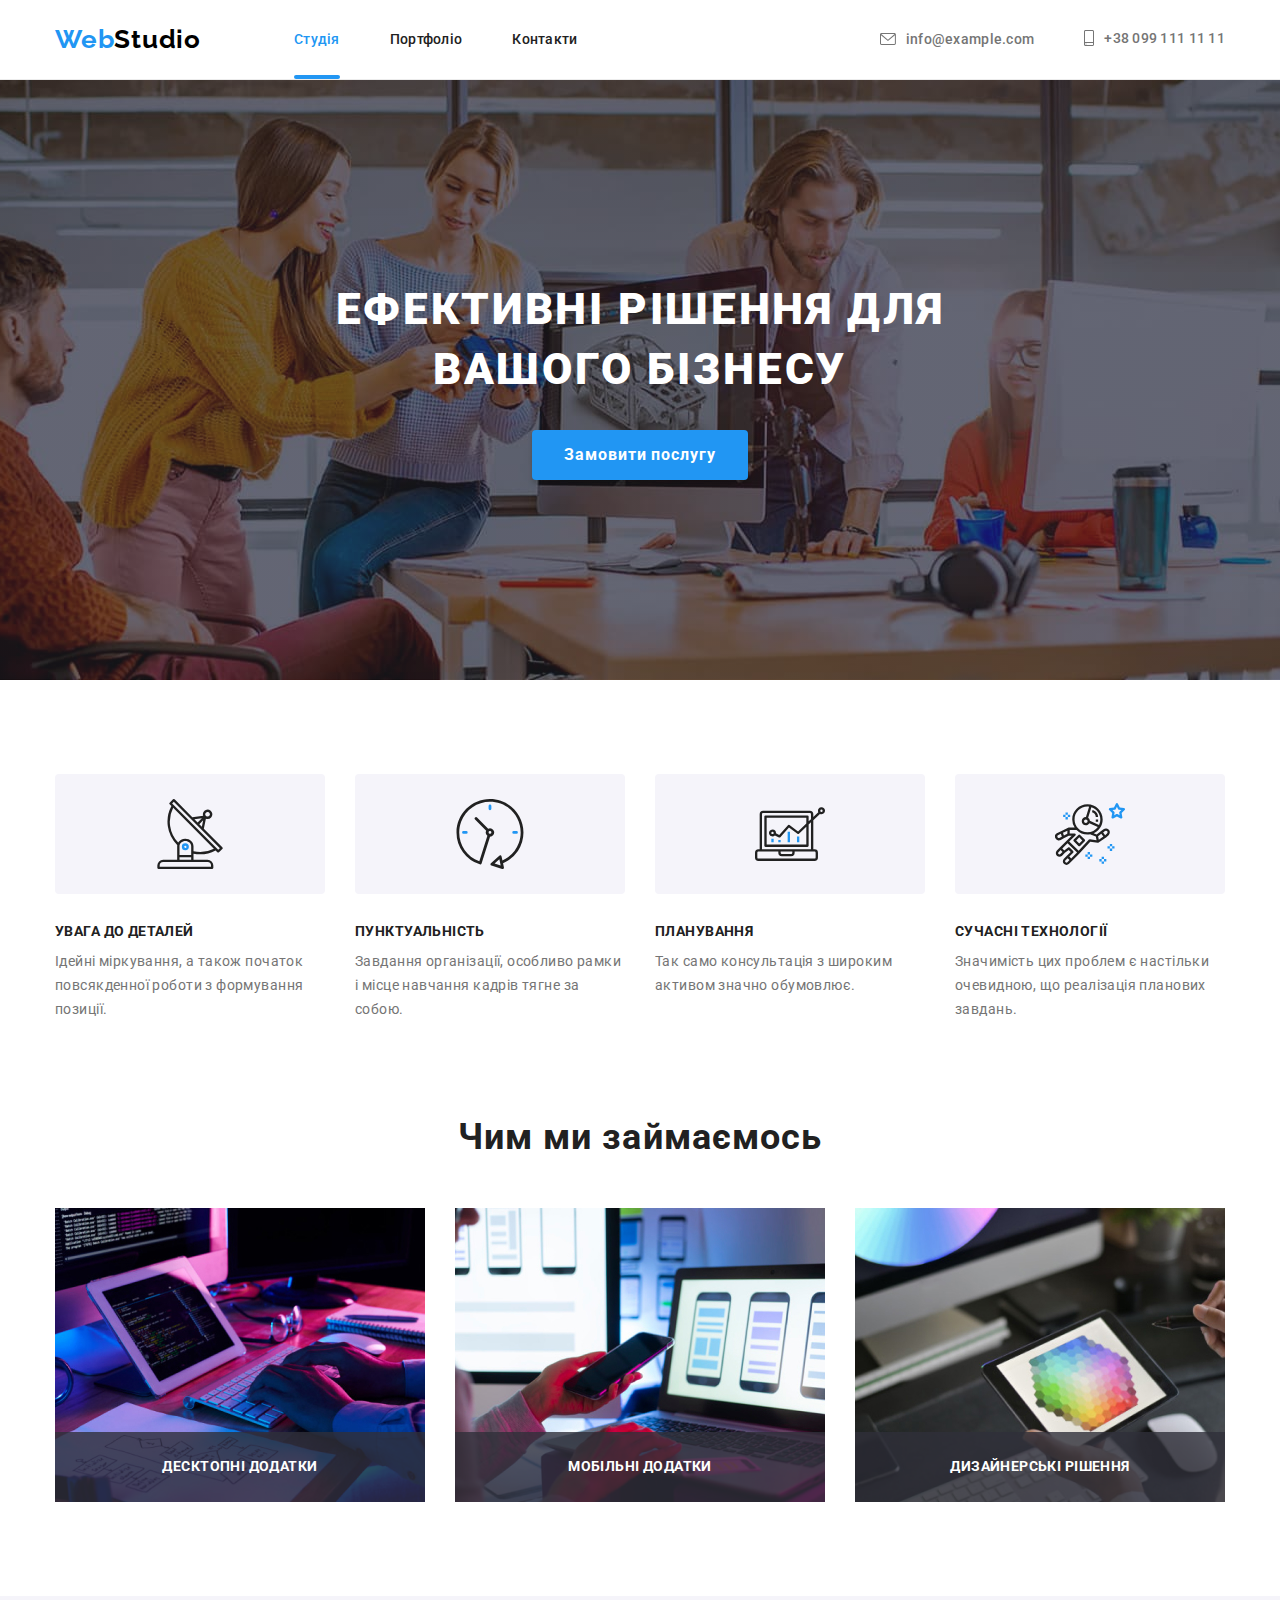
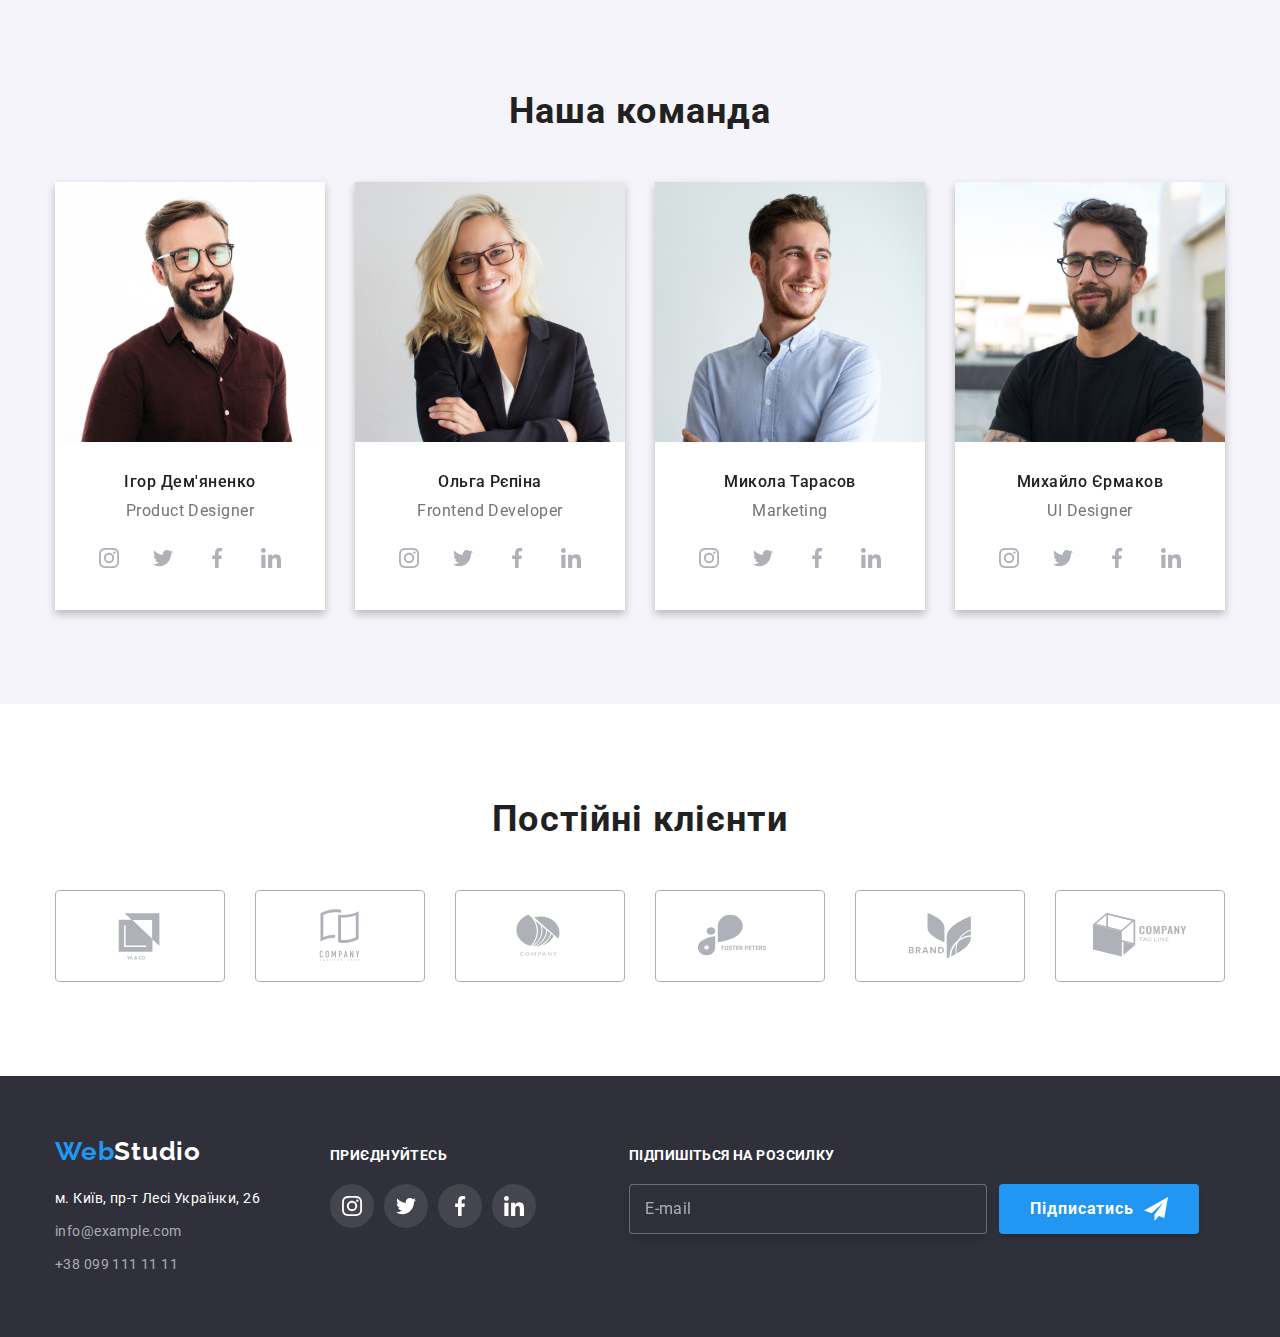
==== commit 48fb3542: "New" ====
--- a/index.html
+++ b/index.html
@@ -290,45 +290,45 @@
         <section class="regular-client section">
             <div class="container">
                 <h2 class="subtitle">Постійні клієнти</h2>
-                <ul class="regular-client-list list">
-                    <li class="regular-client-item">
-                        <a href="" class="regular-client-link">
-                            <svg class="regular-client-logo">
+                <ul class="regular-client__list list">
+                    <li class="regular-client__item">
+                        <a href="" class="regular-client__link">
+                            <svg class="regular-client__logo">
                                 <use href="./images/icons.svg#icon-first-logo"></use>
                             </svg>
                         </a>
                     </li>
-                    <li class="regular-client-item">
-                        <a href="" class="regular-client-link">
-                            <svg class="regular-client-logo">
+                    <li class="regular-client__item">
+                        <a href="" class="regular-client__link">
+                            <svg class="regular-client__logo">
                                 <use href="./images/icons.svg#icon-second-logo"></use>
                             </svg>
                         </a>
                     </li>
-                    <li class="regular-client-item">
-                        <a href="" class="regular-client-link">
-                            <svg class="regular-client-logo">
+                    <li class="regular-client__item">
+                        <a href="" class="regular-client__link">
+                            <svg class="regular-client__logo">
                                 <use href="./images/icons.svg#icon-third-logo"></use>
                             </svg>
                         </a>
                     </li>
-                    <li class="regular-client-item">
-                        <a href="" class="regular-client-link">
-                            <svg class="regular-client-logo">
+                    <li class="regular-client__item">
+                        <a href="" class="regular-client__link">
+                            <svg class="regular-client__logo">
                                 <use href="./images/icons.svg#icon-forth-logo"></use>
                             </svg>
                         </a>
                     </li>
-                    <li class="regular-client-item">
-                        <a href="" class="regular-client-link">
-                            <svg class="regular-client-logo">
+                    <li class="regular-client__item">
+                        <a href="" class="regular-client__link">
+                            <svg class="regular-client__logo">
                                 <use href="./images/icons.svg#icon-fifth-logo"></use>
                             </svg>
                         </a>
                     </li>
-                    <li class="regular-client-item">
-                        <a href="" class="regular-client-link">
-                            <svg class="regular-client-logo">
+                    <li class="regular-client__item">
+                        <a href="" class="regular-client__link">
+                            <svg class="regular-client__logo">
                                 <use href="./images/icons.svg#icon-sixth-logo"></use>
                             </svg>
                         </a>
@@ -343,18 +343,18 @@
     <footer class="footer">
         <div class="container footer-data">
             <div class="footer-logo">
-                <a href="./index.html" class="logo">Web<span class="footer-logo-word">Studio</span></a>
-                <address class="address">
-                    <p class="footer-address-data">м. Київ, пр-т Лесі Українки, 26</p>
-                    <ul class="footer-address-list list">
-                        <li class="footer-address-item"><a href="mailto:info@example.com" class="footer-address-info link">info@example.com</a></li>
-                        <li class="footer-address-item"><a href="call:+380991111111" class="footer-address-info link">+38 099 111 11 11</a></li>
+                <a href="./index.html" class="logo">Web<span class="footer-logo__word">Studio</span></a>
+                <address class="footer-address">
+                    <p class="footer-address__data">м. Київ, пр-т Лесі Українки, 26</p>
+                    <ul class="footer-address__list list">
+                        <li class="footer-address__item"><a href="mailto:info@example.com" class="footer-address__info link">info@example.com</a></li>
+                        <li class="footer-address__item"><a href="call:+380991111111" class="footer-address__info link">+38 099 111 11 11</a></li>
                     </ul>
                 </address>
             </div>
-            <div class="footer-social-list-data">
-                <p class="footer-social-list-subtitle">Приєднуйтесь</p>
-                <ul class="footer-social-list list">
+            <div class="footer-social-list">
+                <p class="footer-social-list__subtitle">Приєднуйтесь</p>
+                <ul class="footer-social-list__data list">
                     <li class="footer-social-list__item">
                         <a href="" class="footer-social-list__link">
                             <svg class="footer-social-list__icon">
@@ -386,13 +386,13 @@
                 </ul>
             </div>
             <div class="footer-subscribe">
-                <p class="footer-subscribe-form-subtitle footer-social-list-subtitle">Підпишіться на розсилку</p>
-                <form class="footer-subscribe-form">
-                    <label class="footer-subscribe-field">
-                        <input type="email" class="subscribe-email" name="user_subscribe_email" placeholder="E-mail">
+                <p class="footer-subscribe__subtitle footer-social-list__subtitle">Підпишіться на розсилку</p>
+                <form class="footer-subscribe__form">
+                    <label class="footer-subscribe__field">
+                        <input type="email" class="footer-subscribe__email" name="user_subscribe_email" placeholder="E-mail">
                     </label>
                     <button class="subscribe-button" type="submit">Підписатись
-                        <svg class="subscribe-button-icon">
+                        <svg class="subscribe-button__icon">
                             <use href="./images/icons.svg#icon-send"></use>
                         </svg>
                     </button>
--- a/css/styles.css
+++ b/css/styles.css
@@ -397,12 +397,12 @@
     margin-top: 50px;
 }
 
-.member-descr {
+.team-member__descr {
     padding-top: 30px;
     padding-bottom: 30px;
 }
 
-.team-member-name {
+.team-member__name {
     font-weight: 500;
     font-size: 16px;
     line-height: 1.19;
@@ -412,7 +412,7 @@
     margin-bottom: 10px;
 }
 
-.member-position {
+.team-member__position {
     line-height: 1.19;
     text-align: center;
     letter-spacing: 0.03em;
@@ -426,7 +426,7 @@
     margin-top: 16px;
 }
 
-.social-item-icon {
+.social-list__icon {
     width: 20px;
     height: 20px;
     fill: #AFB1B8;
@@ -434,7 +434,7 @@
 }
 
 
-.social-item-link {
+.social-list__link {
     display: flex;
     justify-content: center;
     align-items: center;
@@ -444,18 +444,18 @@
     transition: background-color var(--transition-dur-funk);
 }
 
-.social-item-link:hover, .social-item-link:focus {
+.social-list__link:hover, .social-list__link:focus {
     background-color: var(--main-blue);
 }
 
-.social-item-link:hover .social-item-icon,
-.social-item-link:focus .social-item-icon {
+.social-list__link:hover .social-list__icon,
+.social-list__link:focus .social-list__icon {
     fill: var(--main-white);
 }
 
 /* Regular Client */
 
-/* .regular-client-list {
+/* .regular-client__list {
     margin-top: 50px;
 
     display: flex;
@@ -463,7 +463,7 @@
 
 }
 
-.regular-client-item {
+.regular-client__item {
     width: 170px;
     height: 92px;
 } */
@@ -560,7 +560,7 @@
     gap: 10px;
 }
 
-.footer-social-item-link {
+.footer-social-list__link {
     display: flex;
     justify-content: center;
     align-items: center;
@@ -572,11 +572,11 @@
     transition: background-color var(--transition-dur-funk);
 }
 
-.footer-social-item-link:hover, .footer-social-item-link:focus {
+.footer-social-list__link:hover, .footer-social-list__link:focus {
     background-color: var(--main-blue);
 }
 
-.footer-social-item-icon {
+.footer-social-list__icon {
     width: 20px;
     height: 20px;
     fill: var(--main-white);
--- a/css/main.min.css
+++ b/css/main.min.css
@@ -1 +1 @@
-/*! modern-normalize v1.1.0 | MIT License | https://github.com/sindresorhus/modern-normalize */*,::before,::after{box-sizing:border-box}html{line-height:1.15;-webkit-text-size-adjust:100%;-moz-tab-size:4;tab-size:4}body{margin:0;font-family:system-ui,-apple-system,"Segoe UI",Roboto,Helvetica,Arial,sans-serif,"Apple Color Emoji","Segoe UI Emoji"}hr{height:0;color:inherit}abbr[title]{text-decoration:underline dotted}b,strong{font-weight:bolder}code,kbd,samp,pre{font-family:ui-monospace,SFMono-Regular,Consolas,"Liberation Mono",Menlo,monospace;font-size:1em}small{font-size:80%}sub,sup{font-size:75%;line-height:0;position:relative;vertical-align:baseline}sub{bottom:-0.25em}sup{top:-0.5em}table{text-indent:0;border-color:inherit}button,input,optgroup,select,textarea{font-family:inherit;font-size:100%;line-height:1.15;margin:0}button,select{text-transform:none}button,[type=button],[type=reset],[type=submit]{-webkit-appearance:button}::-moz-focus-inner{border-style:none;padding:0}:-moz-focusring{outline:1px dotted ButtonText}:-moz-ui-invalid{box-shadow:none}legend{padding:0}progress{vertical-align:baseline}::-webkit-inner-spin-button,::-webkit-outer-spin-button{height:auto}[type=search]{-webkit-appearance:textfield;outline-offset:-2px}::-webkit-search-decoration{-webkit-appearance:none}::-webkit-file-upload-button{-webkit-appearance:button;font:inherit}summary{display:list-item}:root{--main-gray: #757575;--main-black: #212121;--main-blue: #2196F3;--main-white: #FFFFFF;--main-light-gray: #F5F4FA;--gray-background: #2F303A;--transition-dur-funk: 250ms cubic-bezier(0.4, 0, 0.2, 1)}.hidden{position:absolute;width:1px;height:1px;margin:-1px;padding:0;overflow:hidden;border:0;clip:rect(0 0 0 0)}body{font-family:"Roboto",sans-serif;color:var(--main-black);background-color:#fff}h1,h2,h3,h4,h5,h6,p{margin-top:0;margin-bottom:0}ul,ol{margin-top:0;margin-bottom:0;padding-left:0}img{display:block}.list{list-style:none}.link{text-decoration:none}.section{padding-top:94px;padding-bottom:94px}.container{width:1200px;margin-left:auto;margin-right:auto;padding-left:15px;padding-right:15px}.subtitle{font-weight:700;font-size:36px;line-height:1.17;text-align:center;letter-spacing:.03em}.header{padding-top:24px;padding-bottom:24px;border-bottom:1px solid #ececec}.header-container{display:flex;align-items:center}.logo{font-family:"Raleway",sans-serif;font-weight:700;font-size:26px;line-height:1.2;letter-spacing:.03em;color:var(--main-blue);text-decoration:none}.header-container .logo{margin-right:93px}.logo-word{color:#000}.menu-list{font-weight:500;font-size:14px;line-height:1.14;letter-spacing:.02em;display:flex;align-items:center}.menu-list-item{position:relative}.menu-list-item:not(:last-child){margin-right:50px}.header-address{font-weight:500;font-size:14px;line-height:1.15;letter-spacing:.02em;display:flex;align-items:center;margin-left:auto}.header-address-item:not(:last-child){margin-right:50px}.menu-link-name{position:relative;color:var(--main-black);padding-top:30px;padding-bottom:32px;transition:color var(--transition-dur-funk)}.menu-link-name:hover,.menu-link-name:focus{color:var(--main-blue)}.menu-link-name.active{color:var(--main-blue)}.menu-link-name.active::after{position:absolute;display:flex;content:"";width:100%;height:4px;background-color:var(--main-blue);border-radius:2px;bottom:0}.address-info{color:var(--main-gray);align-items:center;display:inline-flex;transition:fill var(--transition-dur-funk),color var(--transition-dur-funk)}.address-info:hover,.address-info:focus{color:var(--main-blue)}.mail-icon{width:16px;height:12px;margin-right:10px;display:inline-block}.phone-icon{width:10px;height:16px;margin-right:10px;display:inline-block}.mail-icon:hover,.mail-icon:focus,.phone-icon:hover,.phone-icon:focus,.address-info{fill:currentColor}.solutions{color:var(--main-white);background-color:#c4c4c4;background-image:linear-gradient(rgba(47, 48, 58, 0.4), rgba(47, 48, 58, 0.4)),url(../images/team-bckgrnd.jpg);background-size:1600px;background-repeat:no-repeat;background-position:center;align-items:center;text-align:center;padding-top:200px;padding-bottom:200px}.main-text{font-weight:900;font-size:44px;line-height:1.36;text-align:center;letter-spacing:.06em;text-transform:uppercase;width:696px;margin-left:auto;margin-right:auto;margin-bottom:30px}.modal-button{font-family:inherit;font-weight:700;font-size:16px;line-height:1.87;color:inherit;background-color:var(--main-blue);cursor:pointer;text-align:center;letter-spacing:.06em;border:none;box-shadow:0px 4px 4px rgba(0,0,0,.15);padding:10px 32px;border-radius:4px;min-width:200px;min-height:50px;transition:background-color var(--transition-dur-funk)}.modal-button:hover,.modal-button:focus{background-color:#188ce8}.advantage-list{display:flex;justify-content:center}.advantage-name{font-weight:700;font-size:14px;line-height:1.14;letter-spacing:.03em;text-transform:uppercase;margin-bottom:10px}.advantage-picture{height:120px;background-color:#f5f4fa;border-radius:4px;margin-bottom:30px;display:flex;justify-content:center;align-items:center}.advantage-picture-icon{width:70px;height:70px}.advantage-list-item{width:270px}.advantage-list-item:not(:last-child){margin-right:30px}.advantage-descr{font-size:14px;line-height:1.71;letter-spacing:.03em;color:var(--main-gray)}.work{padding-top:0}.work-list{display:flex;margin-top:50px}.work-list-item:not(:last-child){margin-right:30px}.work-list-item-thumb{position:relative;display:flex}.work-thumb-overlay{position:absolute;display:inline-flex;background:rgba(47,48,58,.8);width:100%;height:70px;bottom:0;font-weight:700;font-size:14px;line-height:1.14;letter-spacing:.03em;text-transform:uppercase;justify-content:center;align-items:center;color:var(--main-white)}.team{background-color:var(--main-light-gray)}.team-member{background-color:var(--main-white);filter:drop-shadow(0px 4px 4px rgba(0, 0, 0, 0.25))}.team-member:not(:last-child){margin-right:30px}.team-member-list{display:flex;flex-wrap:wrap;margin-top:50px}.member-descr{padding-top:30px;padding-bottom:30px}.team-member-name{font-weight:500;font-size:16px;line-height:1.19;text-align:center;letter-spacing:.03em;margin-bottom:10px}.member-position{line-height:1.19;text-align:center;letter-spacing:.03em;color:var(--main-gray)}.social-list{display:flex;justify-content:center;gap:10px;margin-top:16px}.social-item-icon{width:20px;height:20px;fill:#afb1b8;transition:fill var(--transition-dur-funk)}.social-item-link:hover .social-item-icon,.social-item-link:focus .social-item-icon{fill:var(--main-white)}.social-item-link{display:flex;justify-content:center;align-items:center;width:44px;height:44px;border-radius:50%;transition:background-color var(--transition-dur-funk)}.social-item-link:hover,.social-item-link:focus{background-color:var(--main-blue)}.regular-client-list{margin-top:50px;display:flex;gap:30px}.regular-client-item{width:170px;height:92px}.regular-client-link:hover .regular-client-logo,.regular-client-link:focus .regular-client-logo,.regular-client-link:hover,.regular-client-link:focus{fill:var(--main-blue);border-color:var(--main-blue)}.regular-client-link{width:100%;height:100%;border:1px solid #afb1b8;border-radius:4px;justify-content:center;align-items:center;display:inline-flex;transition:border-color var(--transition-dur-funk)}.regular-client-logo{width:106px;height:60px;fill:#afb1b8;transition:fill var(--transition-dur-funk)}.footer{background-color:var(--gray-background);padding-top:60px;padding-bottom:60px}.footer-data{display:flex;align-items:baseline}.footer-logo-word{color:var(--main-white)}.footer-address-data{font-size:14px;line-height:1.71;letter-spacing:.03em;color:var(--main-white);margin-bottom:9px}.footer-address-item:first-child{margin-bottom:9px}.footer-address-info{font-size:14px;line-height:1.71;letter-spacing:.03em;color:rgba(255,255,255,.6);transition:color var(--transition-dur-funk)}address{font-style:normal;margin-top:20px}.footer-address-info:hover,.footer-address-info:focus{color:var(--main-blue)}.footer-social-list-data{margin-left:70px}.footer-social-list-subtitle{font-weight:700;font-size:14px;line-height:1.14;letter-spacing:.03em;text-transform:uppercase;color:var(--main-white);margin-bottom:20px}.footer-social-list{display:flex;gap:10px}.footer-social-item-link{display:flex;justify-content:center;align-items:center;width:44px;height:44px;border-radius:50%;background-color:rgba(255,255,255,.1);transition:background-color var(--transition-dur-funk)}.footer-social-item-link:hover,.footer-social-item-link:focus{background-color:var(--main-blue)}.footer-social-item-icon{width:20px;height:20px;fill:var(--main-white)}.footer-subscribe{margin-left:93px}.footer-subscribe-form{display:flex}.subscribe-email{width:358px;height:50px;border:1px solid rgba(255,255,255,.3);filter:drop-shadow(0px 4px 4px rgba(0, 0, 0, 0.15));border-radius:4px;background-color:var(--gray-background);padding:16px 15px;color:var(--main-white)}.subscribe-email::placeholder{font-weight:400;font-size:16px;line-height:1.25;letter-spacing:.03em;color:rgba(255,255,255,.6)}.subscribe-button{width:200px;height:50px;font-weight:700;font-size:16px;line-height:1.88;display:flex;align-items:center;letter-spacing:.06em;justify-content:center;color:var(--main-white);background-color:var(--main-blue);box-shadow:0px 4px 4px rgba(0,0,0,.15);border-radius:4px;cursor:pointer;border:none;margin-left:12px;transition:background-color var(--transition-dur-funk)}.subscribe-button:hover,.subscribe-button:focus{background-color:#188ce8}.subscribe-button-icon{width:24px;height:24px;margin-left:10px}.filter-list{display:flex;justify-content:center}.filter-button{font-family:inherit;font-weight:500;font-size:16px;line-height:1.63;text-align:center;letter-spacing:.03em;background-color:var(--main-light-gray);cursor:pointer;border:none;border-radius:4px;padding:6px 22px;transition:color var(--transition-dur-funk),background-color var(--transition-dur-funk),box-shadow var(--transition-dur-funk)}.filter-button:hover,.filter-button:focus{color:var(--main-white);background-color:var(--main-blue);box-shadow:0px 3px 1px rgba(0,0,0,.1),0px 1px 2px rgba(0,0,0,.08),0px 2px 2px rgba(0,0,0,.12)}.filter-list-item:not(:last-child){margin-right:8px}.client-list{display:flex;flex-wrap:wrap;gap:30px;margin-top:50px}.client-list-item{flex-basis:calc((100% - 60px)/3)}.client-list-item-link{display:block;transition:box-shadow var(--transition-dur-funk)}.client-list-item-link:hover .client-list-item-overlay,.client-list-item-link:focus .client-list-item-overlay,.client-list-item-link:hover,.client-list-item-link:focus{transform:translate(0, 0);box-shadow:0px 1px 1px rgba(0,0,0,.12),0px 4px 4px rgba(0,0,0,.06),1px 4px 6px rgba(0,0,0,.16)}.client-list-item-thumb{position:relative;overflow:hidden}.client-list-item-overlay{position:absolute;display:flex;top:0;left:0;transform:translate(0, 100%);transition:transform var(--transition-dur-funk);width:100%;height:100%;font-weight:400;font-size:18px;line-height:1.56;letter-spacing:.03em;padding:63px 24px;color:var(--main-white);background:rgba(33,150,243,.9);justify-content:center;align-items:center;pointer-events:none}.client-descr{padding:24px 20px;border-left:1px solid #eee;border-right:1px solid #eee;border-bottom:1px solid #eee}.client-name{font-weight:700;font-size:18px;line-height:2;letter-spacing:.06em;color:var(--main-black);margin-bottom:4px}.client-type{line-height:1.88;letter-spacing:.03em;color:var(--main-gray)}.backdrop{position:fixed;top:0;left:0;width:100%;height:100%;z-index:100;background:rgba(0,0,0,.2);transition:opacity var(--transition-dur-funk),visibility var(--transition-dur-funk)}.backdrop.is-hidden{opacity:0;pointer-events:none;visibility:hidden}.modal{position:absolute;width:528px;height:581px;top:50%;left:50%;transform:translate(-50%, -50%);background:#fff;box-shadow:0px 1px 3px rgba(0,0,0,.12),0px 1px 1px rgba(0,0,0,.14),0px 2px 1px rgba(0,0,0,.2);border-radius:4px}.close-button{position:absolute;top:8px;right:8px;display:flex;justify-content:center;align-items:center;width:30px;height:30px;border-radius:50%;background:#fff;border:1px solid rgba(0,0,0,.1);cursor:pointer;padding:0;transition:border-color var(--transition-dur-funk)}.close-button:hover,.close-button:focus{border-color:var(--main-blue)}.close-button-icon{width:18px;height:18px;transition:fill var(--transition-dur-funk)}.close-button:hover .close-button-icon,.close-button:focus .close-button-icon{fill:var(--main-blue)}.modal-form{display:flex;flex-direction:column;padding:40px}.modal-form-subtitle{font-weight:700;font-size:20px;line-height:1.15;text-align:center;letter-spacing:.03em;color:var(--main-black);margin-bottom:12px}.modal-form-input{width:100%;box-sizing:border-box;border:1px solid rgba(33,33,33,.2);border-radius:4px;height:40px;padding-left:42px;transition:border-color var(--transition-dur-funk);cursor:pointer}.modal-form-input:focus{outline:none;border-color:var(--main-blue)}.modal-form-input:focus+.modal-form-input-icon{fill:var(--main-blue)}.modal-form-field{margin-bottom:10px;color:var(--main-black)}.modal-form-field:nth-child(5){margin-bottom:20px}.modal-form-input-descr{display:block;font-weight:400;font-size:12px;line-height:1.16;letter-spacing:.01em;margin-bottom:4px;color:var(--main-gray)}.modal-form-input-icon{position:absolute;top:50%;left:12px;transform:translate(0, -50%);width:18px;height:18px;transition:fill var(--transition-dur-funk)}.modal-form-input-wrapper{display:block;position:relative}.modal-form-message{resize:none;width:100%;height:120px;padding:12px 16px;transition:border-color var(--transition-dur-funk);border:1px solid rgba(33,33,33,.2);border-radius:4px;cursor:pointer}.modal-form-message::placeholder{font-weight:400;font-size:12px;line-height:1.16;letter-spacing:.01em;color:rgba(117,117,117,.5)}.modal-form-message:focus{outline:none;border-color:var(--main-blue)}.modal-form-check-descr{display:flex;align-items:center;font-weight:400;font-size:14px;line-height:1.71;letter-spacing:.03em;color:var(--main-gray);margin-bottom:30px}.modal-form-check-descr::before{content:"";display:block;width:16px;height:15px;border:1px solid var(--main-black);border-radius:2px;margin-right:8px;cursor:pointer;transition:background-color var(--transition-dur-funk)}.modal-form-check-descr-link{color:var(--main-blue);text-decoration:underline}.modal-form-check:checked+.modal-form-check-descr::before{background-color:var(--main-blue);background-image:url(../images/icon-check.svg);background-position:center;border-color:var(--main-blue)}.modal-form-check:focus+.modal-form-check-descr::before{outline:2px solid rgba(0,0,255,.5)}.madal-form-submit{width:200px;height:50px;background-color:var(--main-blue);box-shadow:0px 4px 4px rgba(0,0,0,.15);border-radius:4px;border:none;font-weight:700;font-size:16px;line-height:1.88;letter-spacing:.06em;color:var(--main-white);margin-left:auto;margin-right:auto;transition:background-color var(--transition-dur-funk);cursor:pointer}.madal-form-submit:hover,.madal-form-submit:focus{background-color:#188ce8}/*# sourceMappingURL=main.min.css.map */+/*! modern-normalize v1.1.0 | MIT License | https://github.com/sindresorhus/modern-normalize */*,::before,::after{box-sizing:border-box}html{line-height:1.15;-webkit-text-size-adjust:100%;-moz-tab-size:4;tab-size:4}body{margin:0;font-family:system-ui,-apple-system,"Segoe UI",Roboto,Helvetica,Arial,sans-serif,"Apple Color Emoji","Segoe UI Emoji"}hr{height:0;color:inherit}abbr[title]{text-decoration:underline dotted}b,strong{font-weight:bolder}code,kbd,samp,pre{font-family:ui-monospace,SFMono-Regular,Consolas,"Liberation Mono",Menlo,monospace;font-size:1em}small{font-size:80%}sub,sup{font-size:75%;line-height:0;position:relative;vertical-align:baseline}sub{bottom:-0.25em}sup{top:-0.5em}table{text-indent:0;border-color:inherit}button,input,optgroup,select,textarea{font-family:inherit;font-size:100%;line-height:1.15;margin:0}button,select{text-transform:none}button,[type=button],[type=reset],[type=submit]{-webkit-appearance:button}::-moz-focus-inner{border-style:none;padding:0}:-moz-focusring{outline:1px dotted ButtonText}:-moz-ui-invalid{box-shadow:none}legend{padding:0}progress{vertical-align:baseline}::-webkit-inner-spin-button,::-webkit-outer-spin-button{height:auto}[type=search]{-webkit-appearance:textfield;outline-offset:-2px}::-webkit-search-decoration{-webkit-appearance:none}::-webkit-file-upload-button{-webkit-appearance:button;font:inherit}summary{display:list-item}:root{--main-gray: #757575;--main-black: #212121;--main-blue: #2196F3;--main-white: #FFFFFF;--main-light-gray: #F5F4FA;--gray-background: #2F303A;--transition-dur-funk: 250ms cubic-bezier(0.4, 0, 0.2, 1)}.hidden{position:absolute;width:1px;height:1px;margin:-1px;padding:0;overflow:hidden;border:0;clip:rect(0 0 0 0)}body{font-family:"Roboto",sans-serif;color:var(--main-black);background-color:#fff}h1,h2,h3,h4,h5,h6,p{margin-top:0;margin-bottom:0}ul,ol{margin-top:0;margin-bottom:0;padding-left:0}img{display:block}.list{list-style:none}.link{text-decoration:none}.section{padding-top:94px;padding-bottom:94px}.container{width:1200px;margin-left:auto;margin-right:auto;padding-left:15px;padding-right:15px}.subtitle{font-weight:700;font-size:36px;line-height:1.17;text-align:center;letter-spacing:.03em}.header{padding-top:24px;padding-bottom:24px;border-bottom:1px solid #ececec}.header-container{display:flex;align-items:center}.logo{font-family:"Raleway",sans-serif;font-weight:700;font-size:26px;line-height:1.2;letter-spacing:.03em;color:var(--main-blue);text-decoration:none}.header-container .logo{margin-right:93px}.logo-word{color:#000}.menu-list{font-weight:500;font-size:14px;line-height:1.14;letter-spacing:.02em;display:flex;align-items:center}.menu-list-item{position:relative}.menu-list-item:not(:last-child){margin-right:50px}.header-address{font-weight:500;font-size:14px;line-height:1.15;letter-spacing:.02em;display:flex;align-items:center;margin-left:auto}.header-address-item:not(:last-child){margin-right:50px}.menu-link-name{position:relative;color:var(--main-black);padding-top:30px;padding-bottom:32px;transition:color var(--transition-dur-funk)}.menu-link-name:hover,.menu-link-name:focus{color:var(--main-blue)}.menu-link-name.active{color:var(--main-blue)}.menu-link-name.active::after{position:absolute;display:flex;content:"";width:100%;height:4px;background-color:var(--main-blue);border-radius:2px;bottom:0}.address-info{color:var(--main-gray);align-items:center;display:inline-flex;transition:fill var(--transition-dur-funk),color var(--transition-dur-funk)}.address-info:hover,.address-info:focus{color:var(--main-blue)}.mail-icon{width:16px;height:12px;margin-right:10px;display:inline-block}.phone-icon{width:10px;height:16px;margin-right:10px;display:inline-block}.mail-icon:hover,.mail-icon:focus,.phone-icon:hover,.phone-icon:focus,.address-info{fill:currentColor}.solutions{color:var(--main-white);background-color:#c4c4c4;background-image:linear-gradient(rgba(47, 48, 58, 0.4), rgba(47, 48, 58, 0.4)),url(../images/team-bckgrnd.jpg);background-size:1600px;background-repeat:no-repeat;background-position:center;align-items:center;text-align:center;padding-top:200px;padding-bottom:200px}.main-text{font-weight:900;font-size:44px;line-height:1.36;text-align:center;letter-spacing:.06em;text-transform:uppercase;width:696px;margin-left:auto;margin-right:auto;margin-bottom:30px}.modal-button{font-family:inherit;font-weight:700;font-size:16px;line-height:1.87;color:inherit;background-color:var(--main-blue);cursor:pointer;text-align:center;letter-spacing:.06em;border:none;box-shadow:0px 4px 4px rgba(0,0,0,.15);padding:10px 32px;border-radius:4px;min-width:200px;min-height:50px;transition:background-color var(--transition-dur-funk)}.modal-button:hover,.modal-button:focus{background-color:#188ce8}.advantage-list{display:flex;justify-content:center}.advantage-name{font-weight:700;font-size:14px;line-height:1.14;letter-spacing:.03em;text-transform:uppercase;margin-bottom:10px}.advantage-picture{height:120px;background-color:#f5f4fa;border-radius:4px;margin-bottom:30px;display:flex;justify-content:center;align-items:center}.advantage-picture-icon{width:70px;height:70px}.advantage-list-item{width:270px}.advantage-list-item:not(:last-child){margin-right:30px}.advantage-descr{font-size:14px;line-height:1.71;letter-spacing:.03em;color:var(--main-gray)}.work{padding-top:0}.work-list{display:flex;margin-top:50px}.work-list-item:not(:last-child){margin-right:30px}.work-list-item-thumb{position:relative;display:flex}.work-thumb-overlay{position:absolute;display:inline-flex;background:rgba(47,48,58,.8);width:100%;height:70px;bottom:0;font-weight:700;font-size:14px;line-height:1.14;letter-spacing:.03em;text-transform:uppercase;justify-content:center;align-items:center;color:var(--main-white)}.team{background-color:var(--main-light-gray)}.team-member{background-color:var(--main-white);filter:drop-shadow(0px 4px 4px rgba(0, 0, 0, 0.25))}.team-member:not(:last-child){margin-right:30px}.member-data-list{display:flex;flex-wrap:wrap;margin-top:50px}.team-member__descr{padding-top:30px;padding-bottom:30px}.team-member__name{font-weight:500;font-size:16px;line-height:1.19;text-align:center;letter-spacing:.03em;margin-bottom:10px}.team-member__position{line-height:1.19;text-align:center;letter-spacing:.03em;color:var(--main-gray)}.social-list{display:flex;justify-content:center;gap:10px;margin-top:16px}.social-list__icon{width:20px;height:20px;fill:#afb1b8;transition:fill var(--transition-dur-funk)}.social-list__link:hover .social-list__icon,.social-list__link:focus .social-list__icon{fill:var(--main-white)}.social-list__link{display:flex;justify-content:center;align-items:center;width:44px;height:44px;border-radius:50%;transition:background-color var(--transition-dur-funk)}.social-list__link:hover,.social-list__link:focus{background-color:var(--main-blue)}.regular-client__list{margin-top:50px;display:flex;gap:30px}.regular-client__item{width:170px;height:92px}.regular-client__link:hover .regular-client__logo,.regular-client__link:focus .regular-client__logo,.regular-client__link:hover,.regular-client__link:focus{fill:var(--main-blue);border-color:var(--main-blue)}.regular-client__link{width:100%;height:100%;border:1px solid #afb1b8;border-radius:4px;justify-content:center;align-items:center;display:inline-flex;transition:border-color var(--transition-dur-funk)}.regular-client__logo{width:106px;height:60px;fill:#afb1b8;transition:fill var(--transition-dur-funk)}.footer{background-color:var(--gray-background);padding-top:60px;padding-bottom:60px}.footer-data{display:flex;align-items:baseline}.footer-logo__word{color:var(--main-white)}.footer-address{font-style:normal;margin-top:20px}.footer-address__data{font-size:14px;line-height:1.71;letter-spacing:.03em;color:var(--main-white);margin-bottom:9px}.footer-address__item:first-child{margin-bottom:9px}.footer-address__info{font-size:14px;line-height:1.71;letter-spacing:.03em;color:rgba(255,255,255,.6);transition:color var(--transition-dur-funk)}.footer-address__info:hover,.footer-address__info:focus{color:var(--main-blue)}.footer-social-list{margin-left:70px}.footer-social-list__subtitle{font-weight:700;font-size:14px;line-height:1.14;letter-spacing:.03em;text-transform:uppercase;color:var(--main-white);margin-bottom:20px}.footer-social-list__data{display:flex;gap:10px}.footer-social-list__link{display:flex;justify-content:center;align-items:center;width:44px;height:44px;border-radius:50%;background-color:rgba(255,255,255,.1);transition:background-color var(--transition-dur-funk)}.footer-social-list__link:hover,.footer-social-list__link:focus{background-color:var(--main-blue)}.footer-social-list__icon{width:20px;height:20px;fill:var(--main-white)}.footer-subscribe{margin-left:93px}.footer-subscribe__form{display:flex}.footer-subscribe__email{width:358px;height:50px;border:1px solid rgba(255,255,255,.3);filter:drop-shadow(0px 4px 4px rgba(0, 0, 0, 0.15));border-radius:4px;background-color:var(--gray-background);padding:16px 15px;color:var(--main-white)}.footer-subscribe__email::placeholder{font-weight:400;font-size:16px;line-height:1.25;letter-spacing:.03em;color:rgba(255,255,255,.6)}.subscribe-button{width:200px;height:50px;font-weight:700;font-size:16px;line-height:1.88;display:flex;align-items:center;letter-spacing:.06em;justify-content:center;color:var(--main-white);background-color:var(--main-blue);box-shadow:0px 4px 4px rgba(0,0,0,.15);border-radius:4px;cursor:pointer;border:none;margin-left:12px;transition:background-color var(--transition-dur-funk)}.subscribe-button:hover,.subscribe-button:focus{background-color:#188ce8}.subscribe-button__icon{width:24px;height:24px;margin-left:10px}.filter-list{display:flex;justify-content:center}.filter-button{font-family:inherit;font-weight:500;font-size:16px;line-height:1.63;text-align:center;letter-spacing:.03em;background-color:var(--main-light-gray);cursor:pointer;border:none;border-radius:4px;padding:6px 22px;transition:color var(--transition-dur-funk),background-color var(--transition-dur-funk),box-shadow var(--transition-dur-funk)}.filter-button:hover,.filter-button:focus{color:var(--main-white);background-color:var(--main-blue);box-shadow:0px 3px 1px rgba(0,0,0,.1),0px 1px 2px rgba(0,0,0,.08),0px 2px 2px rgba(0,0,0,.12)}.filter-list-item:not(:last-child){margin-right:8px}.client-list{display:flex;flex-wrap:wrap;gap:30px;margin-top:50px}.client-list-item{flex-basis:calc((100% - 60px)/3)}.client-list-item-link{display:block;transition:box-shadow var(--transition-dur-funk)}.client-list-item-link:hover .client-list-item-overlay,.client-list-item-link:focus .client-list-item-overlay,.client-list-item-link:hover,.client-list-item-link:focus{transform:translate(0, 0);box-shadow:0px 1px 1px rgba(0,0,0,.12),0px 4px 4px rgba(0,0,0,.06),1px 4px 6px rgba(0,0,0,.16)}.client-list-item-thumb{position:relative;overflow:hidden}.client-list-item-overlay{position:absolute;display:flex;top:0;left:0;transform:translate(0, 100%);transition:transform var(--transition-dur-funk);width:100%;height:100%;font-weight:400;font-size:18px;line-height:1.56;letter-spacing:.03em;padding:63px 24px;color:var(--main-white);background:rgba(33,150,243,.9);justify-content:center;align-items:center;pointer-events:none}.client-descr{padding:24px 20px;border-left:1px solid #eee;border-right:1px solid #eee;border-bottom:1px solid #eee}.client-name{font-weight:700;font-size:18px;line-height:2;letter-spacing:.06em;color:var(--main-black);margin-bottom:4px}.client-type{line-height:1.88;letter-spacing:.03em;color:var(--main-gray)}.backdrop{position:fixed;top:0;left:0;width:100%;height:100%;z-index:100;background:rgba(0,0,0,.2);transition:opacity var(--transition-dur-funk),visibility var(--transition-dur-funk)}.backdrop.is-hidden{opacity:0;pointer-events:none;visibility:hidden}.modal{position:absolute;width:528px;height:581px;top:50%;left:50%;transform:translate(-50%, -50%);background:#fff;box-shadow:0px 1px 3px rgba(0,0,0,.12),0px 1px 1px rgba(0,0,0,.14),0px 2px 1px rgba(0,0,0,.2);border-radius:4px}.close-button{position:absolute;top:8px;right:8px;display:flex;justify-content:center;align-items:center;width:30px;height:30px;border-radius:50%;background:#fff;border:1px solid rgba(0,0,0,.1);cursor:pointer;padding:0;transition:border-color var(--transition-dur-funk)}.close-button:hover,.close-button:focus{border-color:var(--main-blue)}.close-button-icon{width:18px;height:18px;transition:fill var(--transition-dur-funk)}.close-button:hover .close-button-icon,.close-button:focus .close-button-icon{fill:var(--main-blue)}.modal-form{display:flex;flex-direction:column;padding:40px}.modal-form-subtitle{font-weight:700;font-size:20px;line-height:1.15;text-align:center;letter-spacing:.03em;color:var(--main-black);margin-bottom:12px}.modal-form-input{width:100%;box-sizing:border-box;border:1px solid rgba(33,33,33,.2);border-radius:4px;height:40px;padding-left:42px;transition:border-color var(--transition-dur-funk);cursor:pointer}.modal-form-input:focus{outline:none;border-color:var(--main-blue)}.modal-form-input:focus+.modal-form-input-icon{fill:var(--main-blue)}.modal-form-field{margin-bottom:10px;color:var(--main-black)}.modal-form-field:nth-child(5){margin-bottom:20px}.modal-form-input-descr{display:block;font-weight:400;font-size:12px;line-height:1.16;letter-spacing:.01em;margin-bottom:4px;color:var(--main-gray)}.modal-form-input-icon{position:absolute;top:50%;left:12px;transform:translate(0, -50%);width:18px;height:18px;transition:fill var(--transition-dur-funk)}.modal-form-input-wrapper{display:block;position:relative}.modal-form-message{resize:none;width:100%;height:120px;padding:12px 16px;transition:border-color var(--transition-dur-funk);border:1px solid rgba(33,33,33,.2);border-radius:4px;cursor:pointer}.modal-form-message::placeholder{font-weight:400;font-size:12px;line-height:1.16;letter-spacing:.01em;color:rgba(117,117,117,.5)}.modal-form-message:focus{outline:none;border-color:var(--main-blue)}.modal-form-check-descr{display:flex;align-items:center;font-weight:400;font-size:14px;line-height:1.71;letter-spacing:.03em;color:var(--main-gray);margin-bottom:30px}.modal-form-check-descr::before{content:"";display:block;width:16px;height:15px;border:1px solid var(--main-black);border-radius:2px;margin-right:8px;cursor:pointer;transition:background-color var(--transition-dur-funk)}.modal-form-check-descr-link{color:var(--main-blue);text-decoration:underline}.modal-form-check:checked+.modal-form-check-descr::before{background-color:var(--main-blue);background-image:url(../images/icon-check.svg);background-position:center;border-color:var(--main-blue)}.modal-form-check:focus+.modal-form-check-descr::before{outline:2px solid rgba(0,0,255,.5)}.madal-form-submit{width:200px;height:50px;background-color:var(--main-blue);box-shadow:0px 4px 4px rgba(0,0,0,.15);border-radius:4px;border:none;font-weight:700;font-size:16px;line-height:1.88;letter-spacing:.06em;color:var(--main-white);margin-left:auto;margin-right:auto;transition:background-color var(--transition-dur-funk);cursor:pointer}.madal-form-submit:hover,.madal-form-submit:focus{background-color:#188ce8}/*# sourceMappingURL=main.min.css.map */